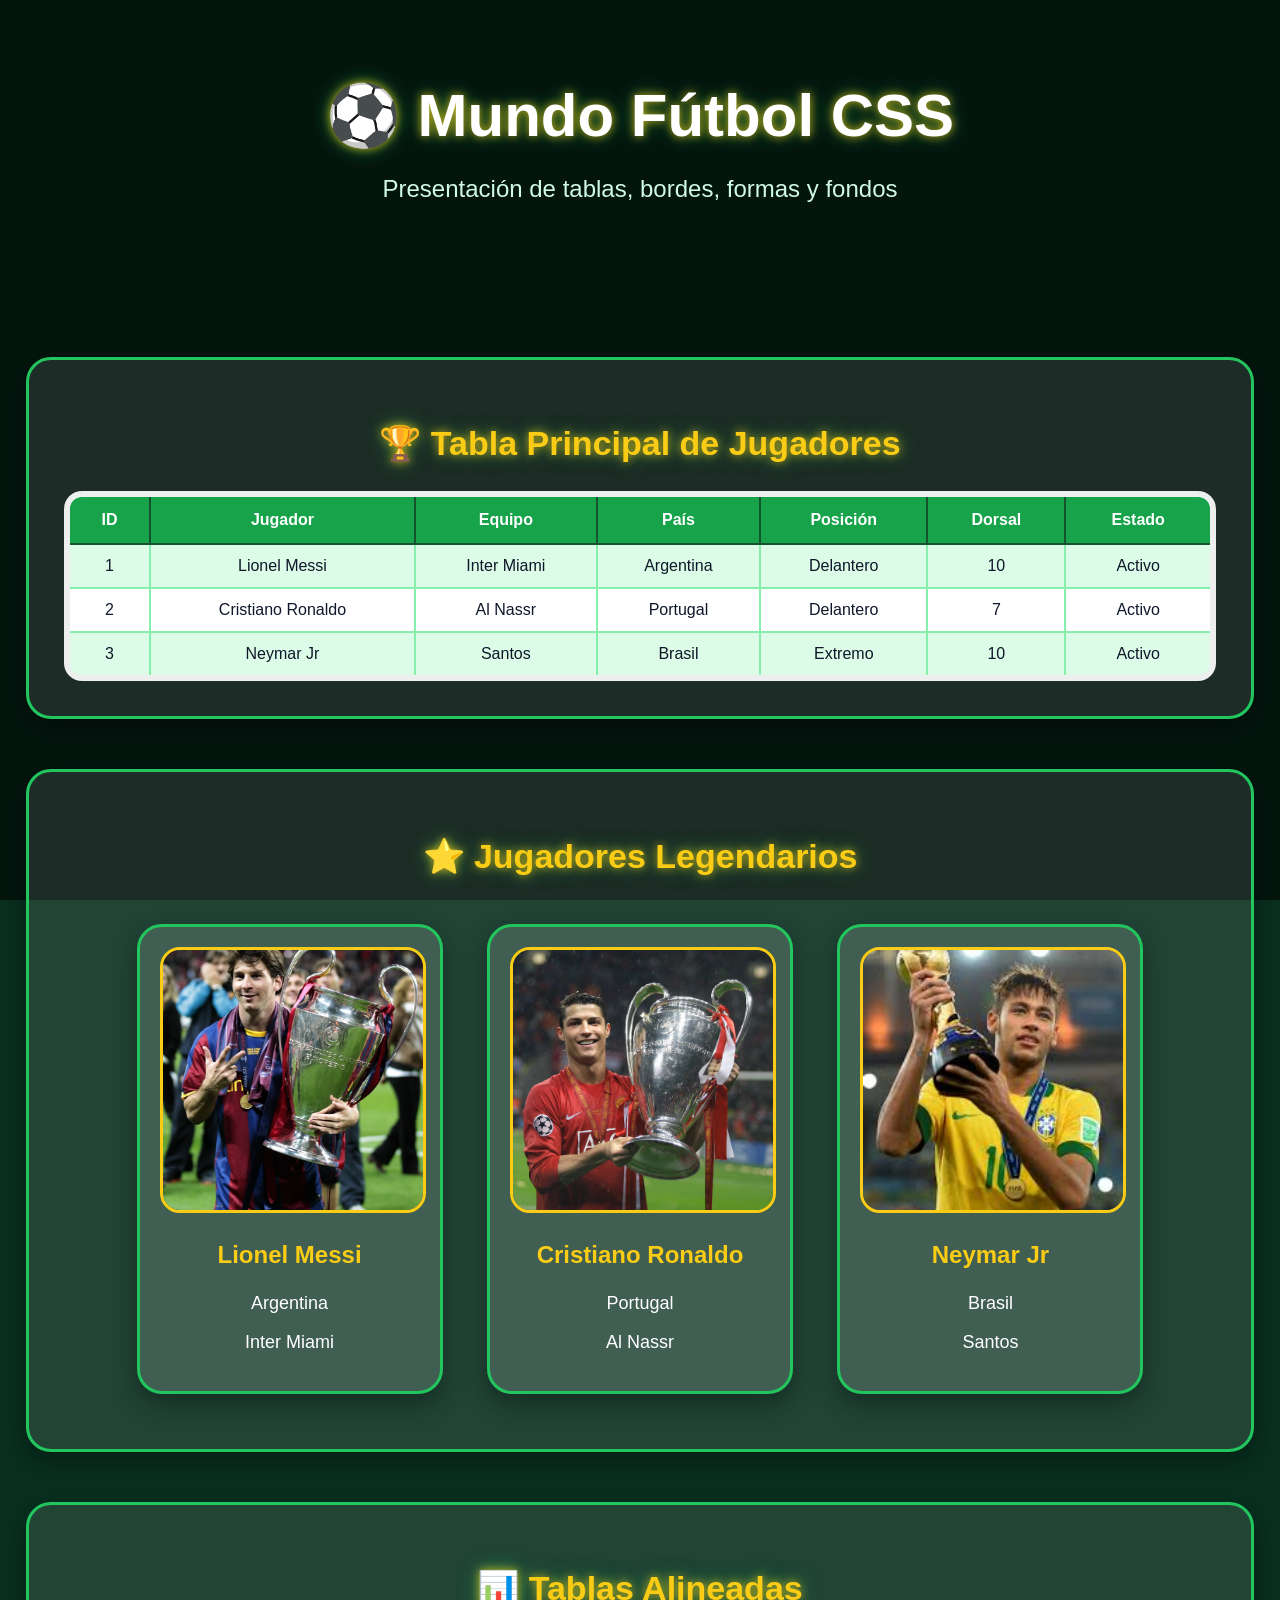
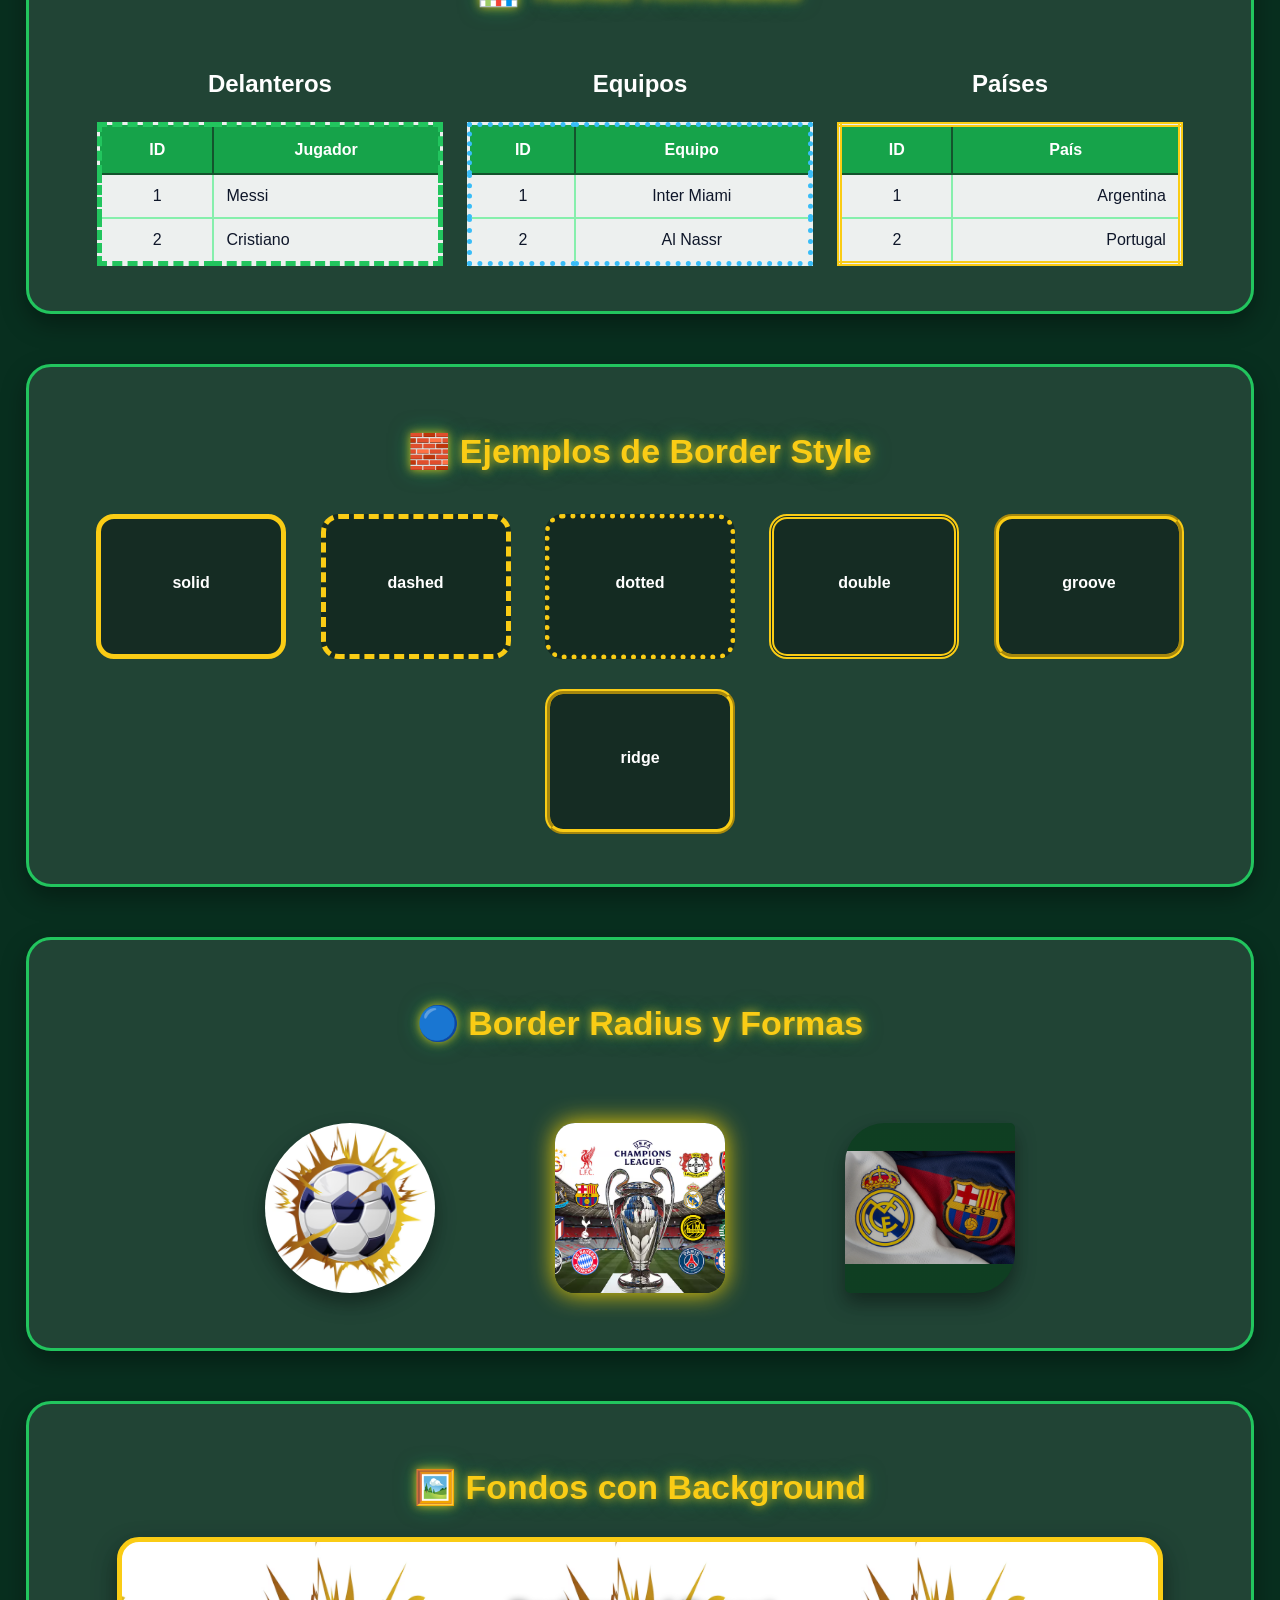
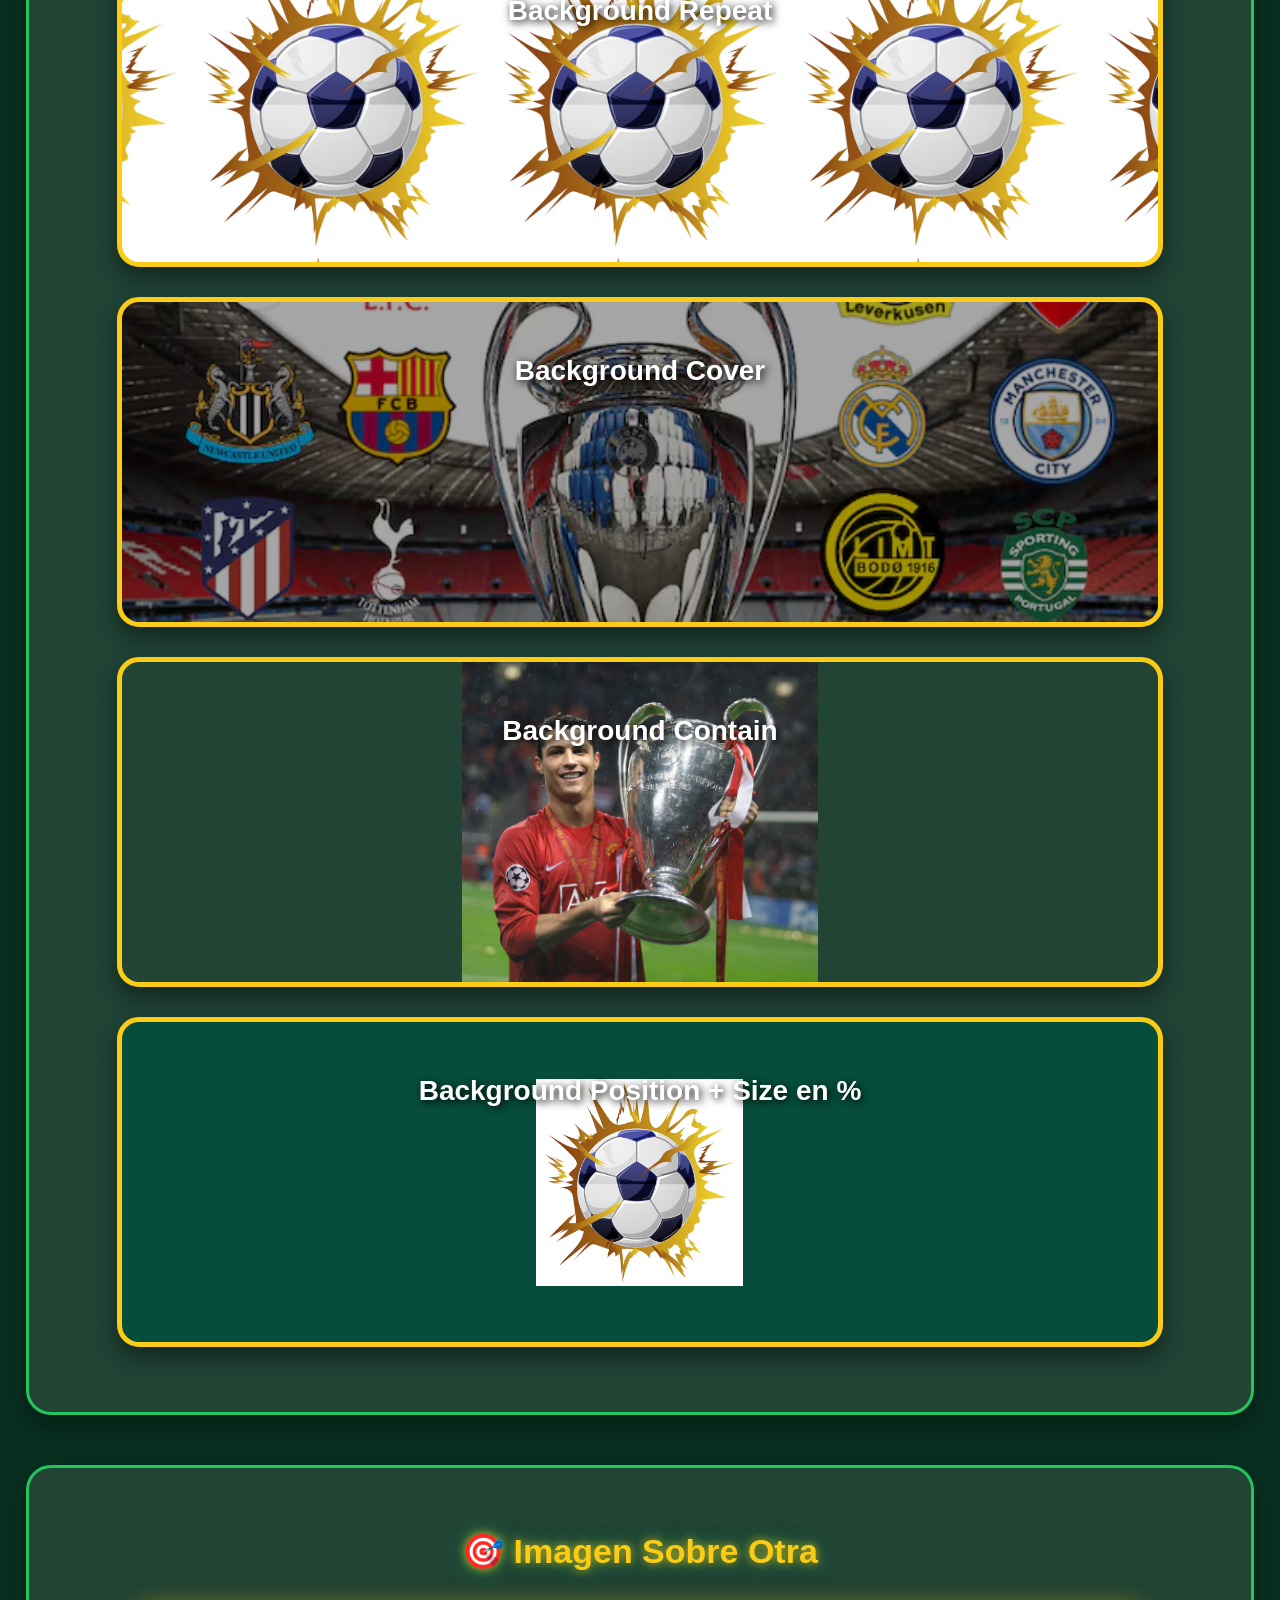
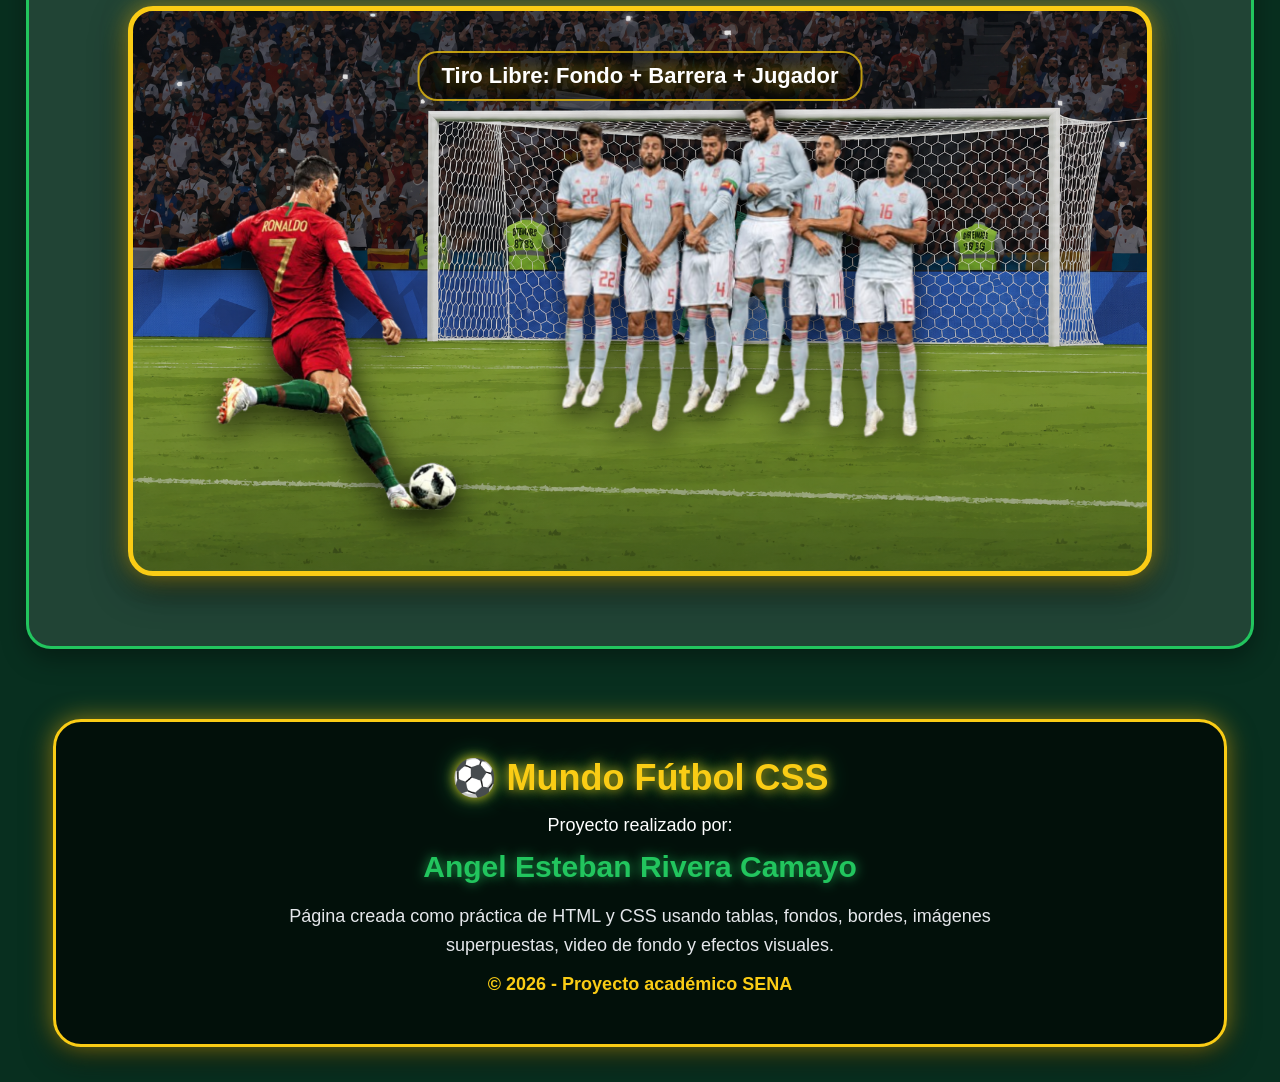
==== index.html @ a37d35b2 "Subo actulizacion" ====
<!DOCTYPE html>
<html lang="es">
<head>
    <meta charset="UTF-8">
    <meta name="viewport" content="width=device-width, initial-scale=1.0">
    <title>Mundo Fútbol CSS</title>
    <link rel="stylesheet" href="style.css">
</head>
<body>
    <video class="video-fondo" autoplay muted loop>
    <source src="videos/video-futbol.mp4" type="video/mp4">
</video>

<div class="capa-oscura"></div>

<main class="contenido">

    <header class="portada">
        <h1>⚽ Mundo Fútbol CSS</h1>
        <p>Presentación de tablas, bordes, formas y fondos</p>
    </header>

    <section class="seccion">
        <h2>🏆 Tabla Principal de Jugadores</h2>

        <table class="tabla-principal" cellpadding="12" cellspacing="0">
            <tr>
                <th>ID</th>
                <th>Jugador</th>
                <th>Equipo</th>
                <th>País</th>
                <th>Posición</th>
                <th>Dorsal</th>
                <th>Estado</th>
            </tr>

            <tr class="fila-verde">
                <td>1</td>
                <td>Lionel Messi</td>
                <td>Inter Miami</td>
                <td>Argentina</td>
                <td>Delantero</td>
                <td>10</td>
                <td>Activo</td>
            </tr>

            <tr class="fila-clara">
                <td>2</td>
                <td>Cristiano Ronaldo</td>
                <td>Al Nassr</td>
                <td>Portugal</td>
                <td>Delantero</td>
                <td>7</td>
                <td>Activo</td>
            </tr>

            <tr class="fila-verde">
                <td>3</td>
                <td>Neymar Jr</td>
                <td>Santos</td>
                <td>Brasil</td>
                <td>Extremo</td>
                <td>10</td>
                <td>Activo</td>
            </tr>
        </table>
    </section>

    <section class="seccion jugadores">
    <h2>⭐ Jugadores Legendarios</h2>

    <div class="contenedor-cards">

        <div class="card">
            <img src="imagenes/messi.png" alt="Messi">
            <h3>Lionel Messi</h3>
            <p>Argentina</p>
            <p>Inter Miami</p>
        </div>

        <div class="card">
            <img src="imagenes/cristiano.png" alt="Cristiano Ronaldo">
            <h3>Cristiano Ronaldo</h3>
            <p>Portugal</p>
            <p>Al Nassr</p>
        </div>

        <div class="card">
            <img src="imagenes/neymar.png" alt="Neymar">
            <h3>Neymar Jr</h3>
            <p>Brasil</p>
            <p>Santos</p>
        </div>

    </div>
</section>

    <section class="seccion">
        <h2>📊 Tablas Alineadas</h2>

        <div class="contenedor-tablas">

            <div class="caja-tabla">
                <h3>Delanteros</h3>
                <table class="tabla-izquierda" cellpadding="10" cellspacing="0">
                    <tr>
                        <th>ID</th>
                        <th>Jugador</th>
                    </tr>
                    <tr>
                        <td>1</td>
                        <td class="texto-izquierda">Messi</td>
                    </tr>
                    <tr>
                        <td>2</td>
                        <td class="texto-izquierda">Cristiano</td>
                    </tr>
                </table>
            </div>

            <div class="caja-tabla">
                <h3>Equipos</h3>
                <table class="tabla-centro" cellpadding="10" cellspacing="0">
                    <tr>
                        <th>ID</th>
                        <th>Equipo</th>
                    </tr>
                    <tr>
                        <td>1</td>
                        <td class="texto-centro">Inter Miami</td>
                    </tr>
                    <tr>
                        <td>2</td>
                        <td class="texto-centro">Al Nassr</td>
                    </tr>
                </table>
            </div>

            <div class="caja-tabla">
                <h3>Países</h3>
                <table class="tabla-derecha" cellpadding="10" cellspacing="0">
                    <tr>
                        <th>ID</th>
                        <th>País</th>
                    </tr>
                    <tr>
                        <td>1</td>
                        <td class="texto-derecha">Argentina</td>
                    </tr>
                    <tr>
                        <td>2</td>
                        <td class="texto-derecha">Portugal</td>
                    </tr>
                </table>
            </div>

        </div>
    </section>

    <section class="seccion">
        <h2>🧱 Ejemplos de Border Style</h2>

        <div class="contenedor-bordes">
            <div class="borde solid">solid</div>
            <div class="borde dashed">dashed</div>
            <div class="borde dotted">dotted</div>
            <div class="borde double">double</div>
            <div class="borde groove">groove</div>
            <div class="borde ridge">ridge</div>
        </div>
    </section>

    <section class="seccion">
        <h2>🔵 Border Radius y Formas</h2>

        <div class="contenedor-formas">
            <div class="forma balon"></div>
            <div class="forma tarjeta"></div>
            <div class="forma escudo"></div>
        </div>
    </section>

</div>

    <section class="seccion">
        <h2>🖼️ Fondos con Background</h2>

        <div class="fondo-repeat">
            <h3>Background Repeat</h3>
        </div>

        <div class="fondo-cover">
            <h3>Background Cover</h3>
        </div>

        <div class="fondo-contain">
            <h3>Background Contain</h3>
        </div>

        <div class="fondo-position">
            <h3>Background Position + Size en %</h3>
        </div>
    </section>

    <section class="seccion">
    <h2>🎯 Imagen Sobre Otra</h2>

    <div class="imagen-superpuesta">

        <h3>Tiro Libre: Fondo + Barrera + Jugador</h3>

        <img class="barrera-tiro" src="imagenes/barrera.png" alt="Barrera de jugadores">

        <img class="jugador-tiro" src="imagenes/tirolibre.png" alt="Jugador pateando">

    </div>
</section>
<footer class="footer">
    <h2>⚽ Mundo Fútbol CSS</h2>

    <p>Proyecto realizado por:</p>

    <h3>Angel Esteban Rivera Camayo</h3>

    <p class="footer-texto">
        Página creada como práctica de HTML y CSS usando tablas, fondos, bordes,
        imágenes superpuestas, video de fondo y efectos visuales.
    </p>

    <p class="footer-copy">
        © 2026 - Proyecto académico SENA
    </p>
</footer>

    </main>

</body>
</html>
---- style.css ----
.video-fondo {
    position: fixed;
    top: 0;
    left: 0;
    width: 100%;
    height: 100%;
    object-fit: cover;
    z-index: -2;
}

.capa-oscura {
    position: fixed;
    top: 0;
    left: 0;
    width: 100%;
    height: 100%;
    background-color: rgba(0, 0, 0, 0.55);
    z-index: -1;
}

.contenido {
    position: relative;
    z-index: 1;
}

body {
    font-family: Arial, Helvetica, sans-serif;
    margin: 0;
    padding: 0;
    background-color: #082f1f;
    color: white;
}

.portada {
    text-align: center;
    padding: 80px 30px;
}

.portada h1 {
    font-size: 60px;
    margin: 0;
    color: #ffffff;
}

.portada p {
    font-size: 24px;
    color: #d1fae5;
}

.seccion {
    width: 90%;
    margin: 50px auto;
    padding: 35px;
    background-color: rgba(255,255,255,0.10);
    border: 3px solid #22c55e;
    border-radius: 25px;
    box-shadow: 0px 10px 25px rgba(0,0,0,0.35);
    animation-name: entradaSeccion;
    animation-duration: 1.2s;
    animation-timing-function: ease;
}

.seccion h2 {
    text-align: center;
    color: #facc15;
    font-size: 34px;
}

h1,
h2 {
    text-shadow:
    0px 0px 10px rgba(250,204,21,0.8),
    0px 0px 20px rgba(34,197,94,0.5);
}

/* TABLAS */

table {
    width: 100%;
    border-collapse: collapse;
    background-color: rgba(255,255,255,0.92);
    color: #0f172a;
    transition: 0.4s;
}

table:hover {
    transform: scale(1.02);
    box-shadow:
    0px 0px 25px rgba(34,197,94,0.8),
    0px 0px 45px rgba(250,204,21,0.4);
}

tr {
    transition: 0.3s;
}

tr:hover {
    background-color: #bbf7d0;
    color: #0f172a;
}

th {
    background-color: #16a34a;
    color: white;
    padding: 14px;
    border: 2px solid #14532d;
}

td {
    padding: 12px;
    text-align: center;
    border: 2px solid #86efac;
}

.tabla-principal {
    border: 6px groove #facc15;
    border-radius: 18px;
    overflow: hidden;
}

.fila-verde {
    background-color: #dcfce7;
}

.fila-clara {
    background-color: #ffffff;
}

.contenedor-tablas {
    text-align: center;
}

.caja-tabla {
    width: 30%;
    display: inline-block;
    vertical-align: top;
    margin: 10px;
}

.caja-tabla h3 {
    color: #ffffff;
    font-size: 24px;
}

.tabla-izquierda {
    border: 5px dashed #22c55e;
}

.tabla-centro {
    border: 5px dotted #38bdf8;
}

.tabla-derecha {
    border: 5px double #facc15;
}

.texto-izquierda {
    text-align: left;
}

.texto-centro {
    text-align: center;
}

.texto-derecha {
    text-align: right;
}

/* BORDER STYLE */

.contenedor-bordes {
    text-align: center;
}

.borde {
    width: 180px;
    height: 80px;
    display: inline-block;
    margin: 15px;
    padding-top: 55px;
    text-align: center;
    font-weight: bold;
    background-color: rgba(0,0,0,0.35);
    color: white;
    border-width: 5px;
    border-color: #facc15;
    border-radius: 18px;
}

.solid {
    border-style: solid;
}

.dashed {
    border-style: dashed;
}

.dotted {
    border-style: dotted;
}

.double {
    border-style: double;
}

.groove {
    border-style: groove;
}

.ridge {
    border-style: ridge;
}

/* FORMAS */

.contenedor-formas {
    display: flex;
    justify-content: center;
    align-items: center;
    gap: 80px;
    margin-top: 60px;
    flex-wrap: wrap;
}

.forma {
    width: 170px;
    height: 170px;
    display: flex;
    justify-content: center;
    align-items: center;
    margin: 20px;
    color: transparent;
    font-size: 24px;
    font-weight: bold;
    box-shadow: 0px 10px 20px rgba(0,0,0,0.4);
    transition: 0.4s;
}

.forma:hover {
    transform: scale(1.1);
}

.balon {
    border-radius: 50%;
    background-image: url("imagenes/balon.png");
    background-size: cover;
    background-position: center;
    background-repeat: no-repeat;
}

.tarjeta {
    border-radius: 20px;
    overflow: hidden;
    background-image: url("imagenes/champions.png");
    background-size: cover;
    background-position: center;
    background-repeat: no-repeat;
    box-shadow: 0px 0px 25px gold;
}

.escudo {
    border-radius: 40px 5px 40px 5px;
    background-image:
        linear-gradient(rgba(0,0,0,0.25), rgba(0,0,0,0.25)),
        url("imagenes/escudo.png");
    background-size: contain;
    background-repeat: no-repeat;
    background-position: center;
    background-color: #14532d;
}



.jugadores {
    text-align: center;
}

.contenedor-cards {
    text-align: center;
}

.card {
    width: 260px;
    display: inline-block;
    vertical-align: top;
    margin: 20px;
    padding: 20px;
    background-color: rgba(255,255,255,0.14);
    border: 3px solid #22c55e;
    border-radius: 25px;
    box-shadow: 0px 10px 25px rgba(0,0,0,0.35);
    transition: 0.4s;
}

.card img {
    width: 100%;
    height: 260px;
    object-fit: cover;
    border-radius: 20px;
    border: 3px solid #facc15;
}

.card h3 {
    color: #facc15;
    font-size: 24px;
}

.card p {
    color: white;
    font-size: 18px;
}

.card:hover {
    transform: translateY(-12px) scale(1.03);
    box-shadow: 0px 0px 30px rgba(250,204,21,0.7);
}



.fondo-repeat,
.fondo-cover,
.fondo-contain,
.fondo-position,
.imagen-superpuesta {
    width: 90%;
    height: 320px;
    margin: 30px auto;
    border-radius: 22px;
    border: 5px solid #facc15;
    box-shadow: 0px 10px 25px rgba(0,0,0,0.45);
    overflow: hidden;
}

.fondo-repeat h3,
.fondo-cover h3,
.fondo-contain h3,
.fondo-position h3,
.imagen-superpuesta h3 {
    text-align: center;
    color: white;
    padding-top: 25px;
    font-size: 28px;
    text-shadow: 2px 2px 8px black;
}

.fondo-repeat {
    background-color: #14532d;
    background-image: url("imagenes/balon.png");
    background-size: 300px;
    background-repeat: repeat;
    background-position: center;
}

.fondo-cover {
    background-color: #0f172a;
    background-image:
        linear-gradient(rgba(0,0,0,0.35), rgba(0,0,0,0.35)),
        url("imagenes/champions.png");
    background-size: cover;
    background-repeat: no-repeat;
    background-position: center;
}

.fondo-contain {
    background-color:transparent;
    background-image: url("imagenes/cristiano.png");
    background-size: contain;
    background-repeat: no-repeat;
    background-position: center;
}

.fondo-position {
    background-color: #064e3b;
    background-image: url("imagenes/balon.png");
    background-size: 20%;
    background-repeat: no-repeat;
    background-position: center;
}



/* IMAGEN SOBRE OTRA - TIRO LIBRE */

.imagen-superpuesta {
    position: relative;

    width: 88%;
    max-width: 1100px;
    height: 560px;

    margin: 35px auto;

    border: 5px solid #facc15;
    border-radius: 25px;

    overflow: hidden;

    background-image:
        linear-gradient(rgba(0,0,0,0.08), rgba(0,0,0,0.20)),
        url("imagenes/cancha.png");

    background-size: cover;
    background-position: center bottom;
    background-repeat: no-repeat;

    box-shadow:
        0px 0px 25px rgba(250,204,21,0.55),
        0px 12px 35px rgba(0,0,0,0.65);
}


.imagen-superpuesta h3 {
    position: absolute;

    top: 18px;
    left: 50%;

    transform: translateX(-50%);

    padding: 10px 22px;

    background-color: rgba(0,0,0,0.45);

    border: 2px solid rgba(250,204,21,0.75);
    border-radius: 20px;

    text-align: center;

    color: white;
    font-size: 22px;

    text-shadow:
        2px 2px 8px black,
        0px 0px 15px rgba(250,204,21,0.9);

    z-index: 10;
}


.barrera-tiro {
    position: absolute;

    width: 430px;

    left: 60%;
   

    transform: translateX(-50%);

    z-index: 2;

    filter:
        drop-shadow(0px 8px 12px rgba(0,0,0,0.75));
}


.jugador-tiro {
    position: absolute;

    width: 330px;

    
    bottom: 32px;

    z-index: 5;

    filter:
        drop-shadow(0px 10px 16px rgba(0,0,0,0.85));
}



@keyframes entradaSeccion {
    0% {
        opacity: 0;
        transform: translateY(60px);
    }

    100% {
        opacity: 1;
        transform: translateY(0);
    }
}
/* FOOTER */

.footer {
    width: 85%;
    margin: 70px auto 35px auto;
    padding: 35px 40px;

    text-align: center;

    background-color: rgba(0, 0, 0, 0.65);

    border: 3px solid #facc15;
    border-radius: 28px;

    box-shadow:
        0px 0px 25px rgba(250, 204, 21, 0.55),
        0px 10px 30px rgba(0, 0, 0, 0.65);

    color: white;
}

.footer h2 {
    color: #facc15;
    font-size: 36px;
    margin: 0 0 12px 0;

    text-align: center;

    text-shadow:
        0px 0px 12px rgba(250, 204, 21, 0.9),
        0px 0px 22px rgba(34, 197, 94, 0.6);
}

.footer h3 {
    color: #22c55e;
    font-size: 30px;
    margin: 10px 0 18px 0;

    text-align: center;

    text-shadow:
        0px 0px 12px rgba(34, 197, 94, 0.8);
}

.footer p {
    width: 100%;
    margin: 10px auto;

    text-align: center;

    font-size: 18px;
    line-height: 1.6;
}

.footer-texto {
    max-width: 750px;
    margin: 20px auto;

    text-align: center;

    color: #e5e7eb;
}

.footer-copy {
    margin-top: 25px;

    text-align: center;

    color: #facc15;
    font-weight: bold;
}
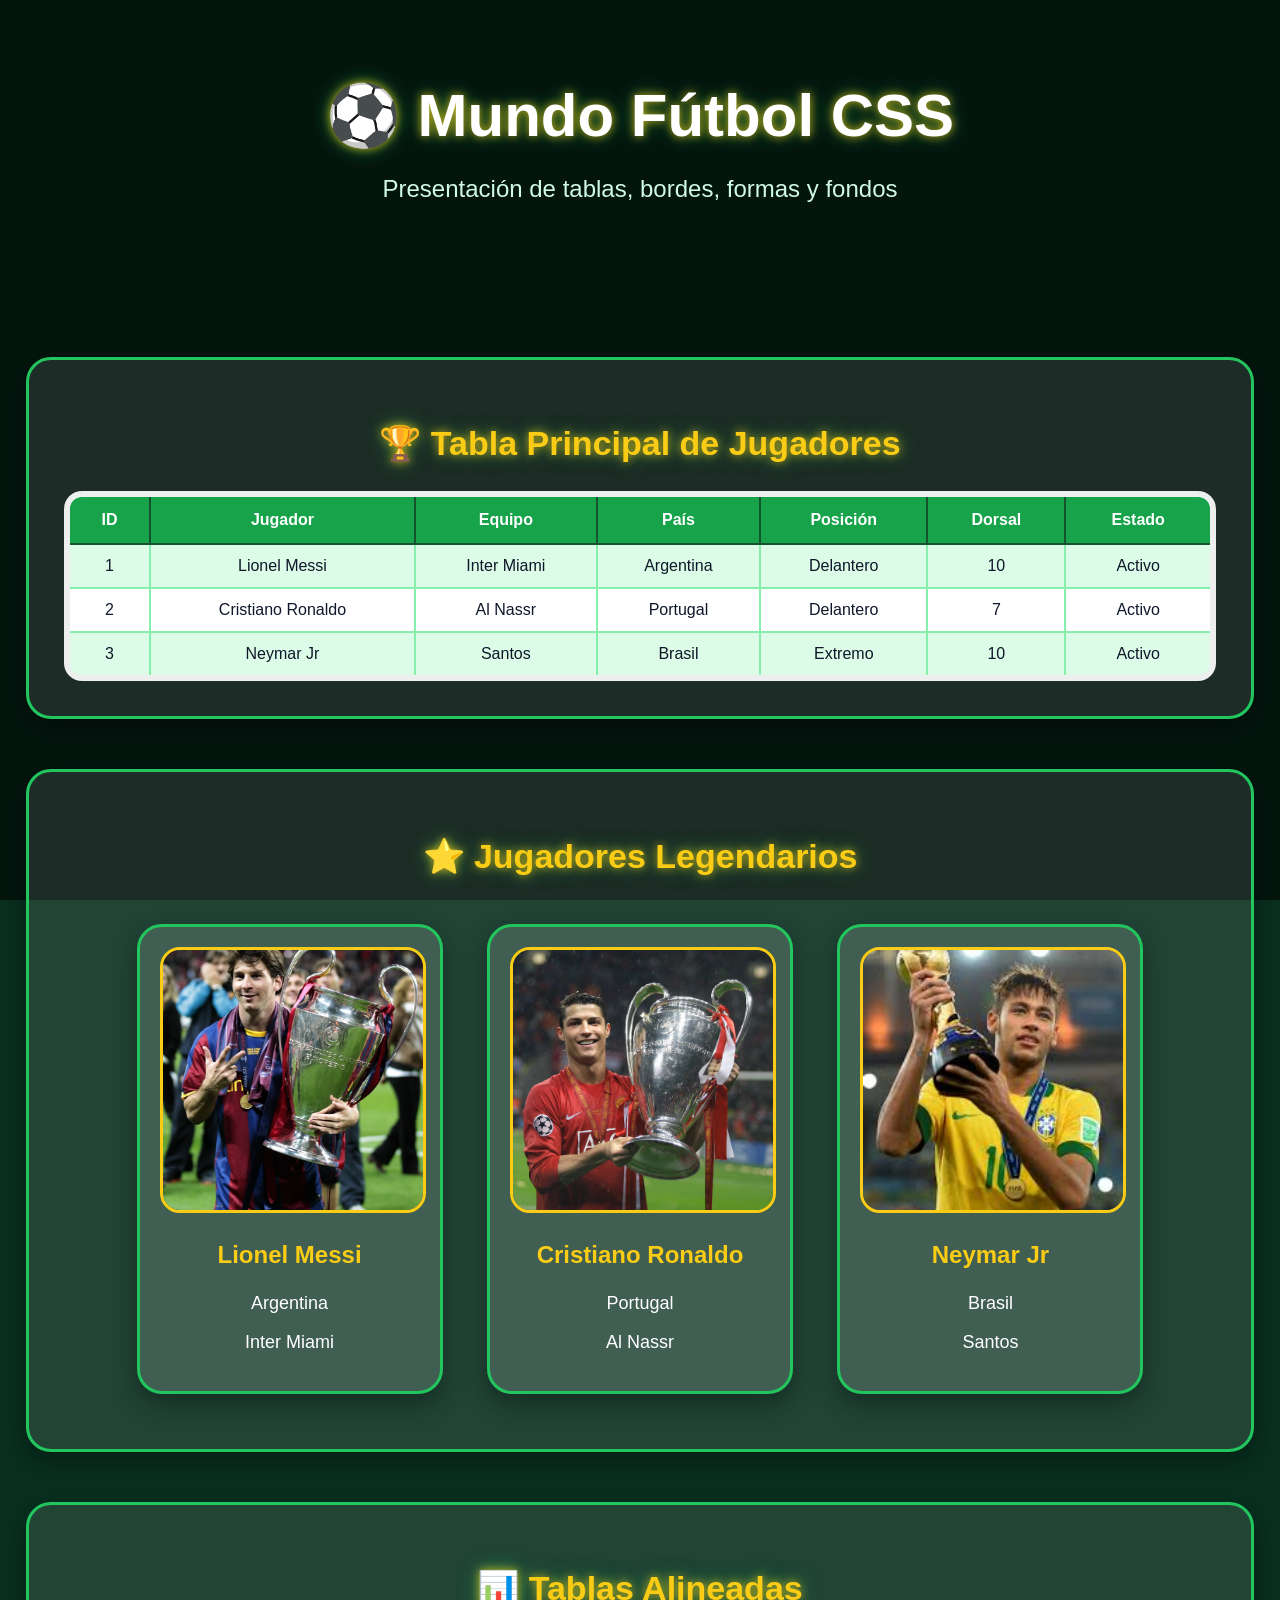
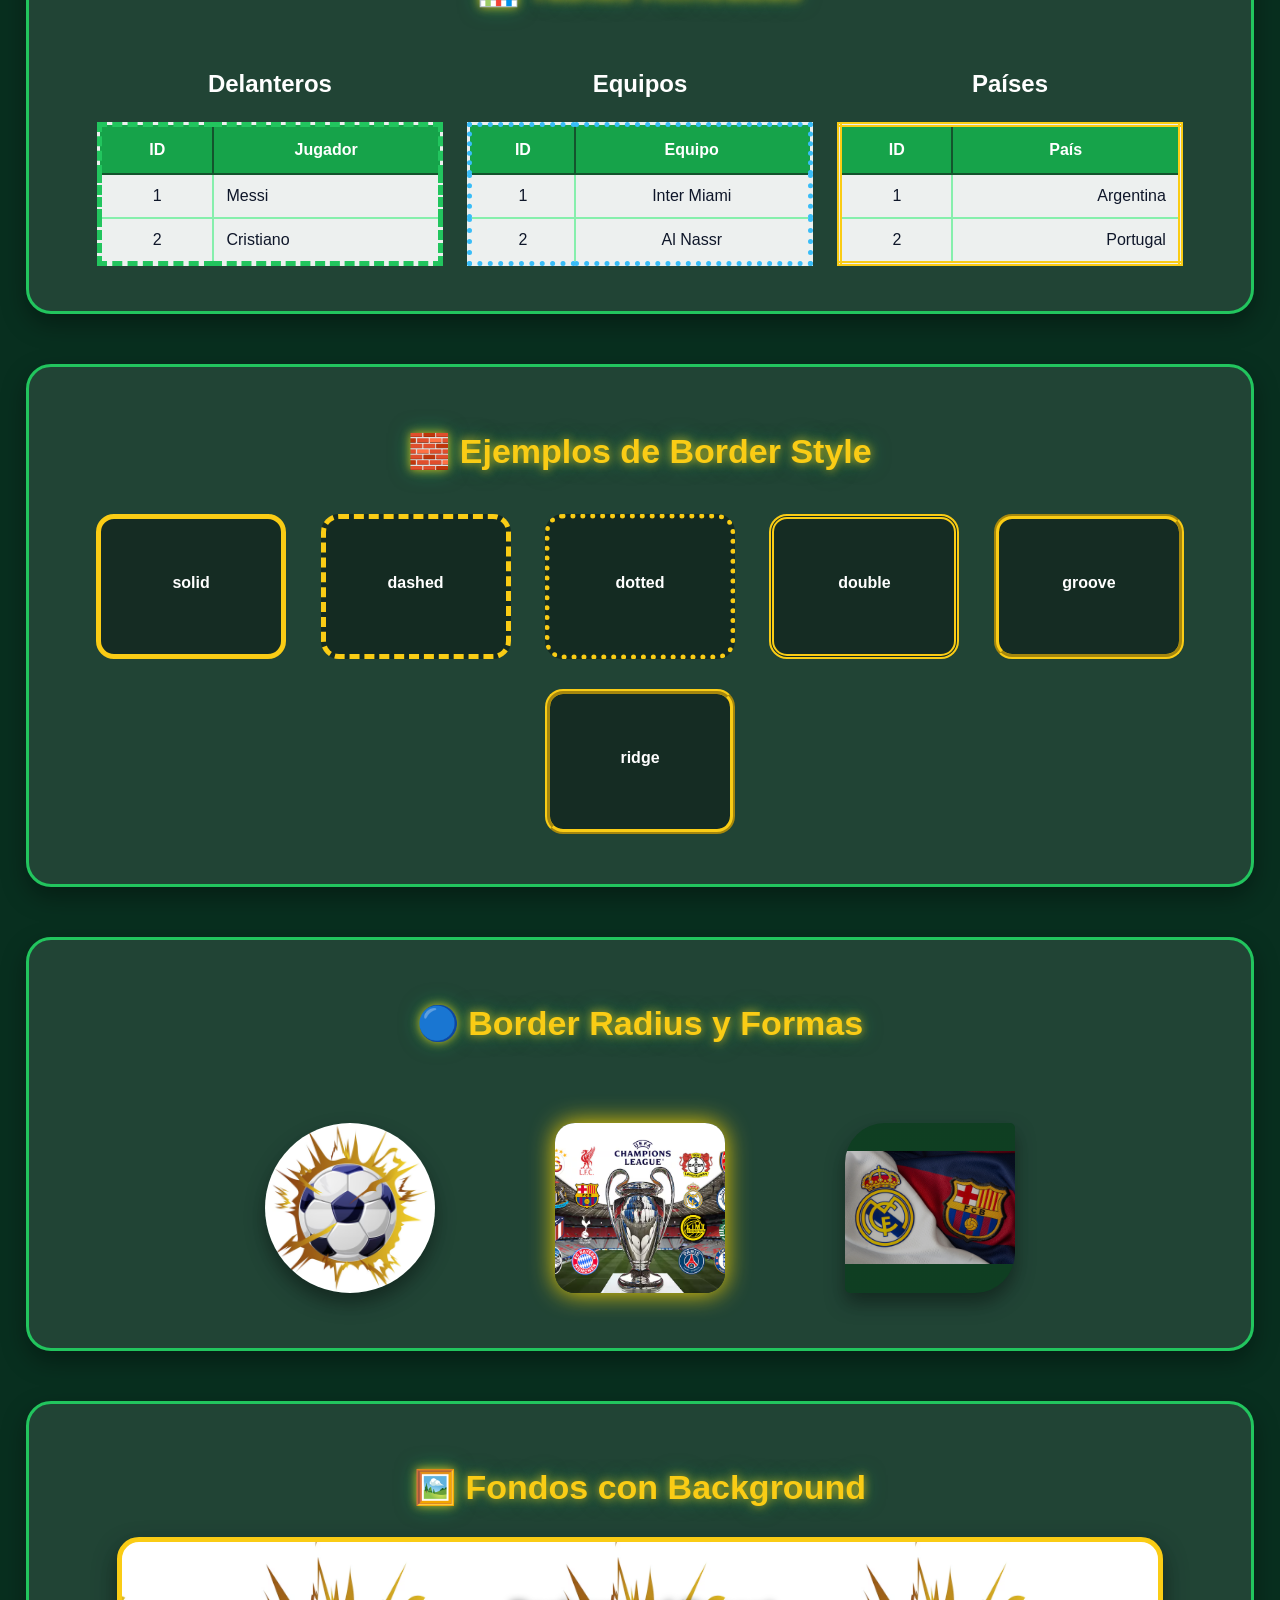
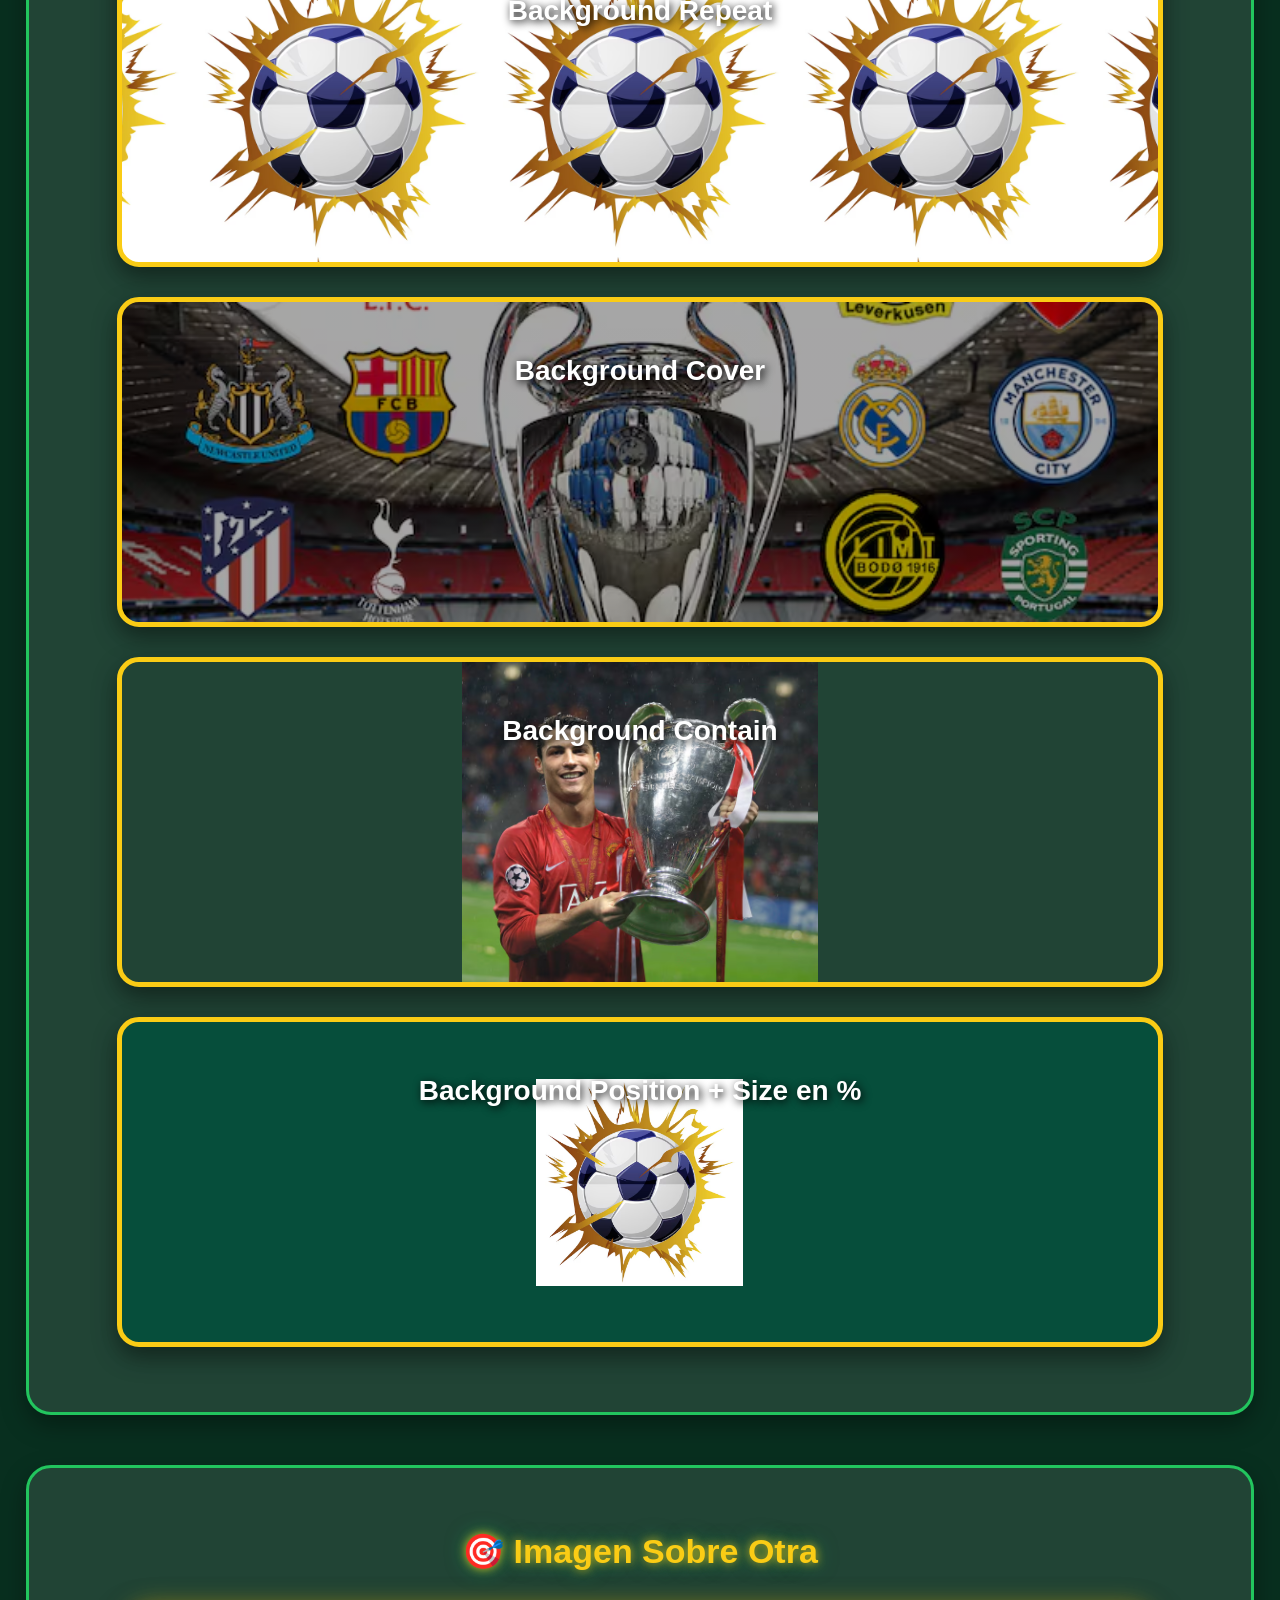
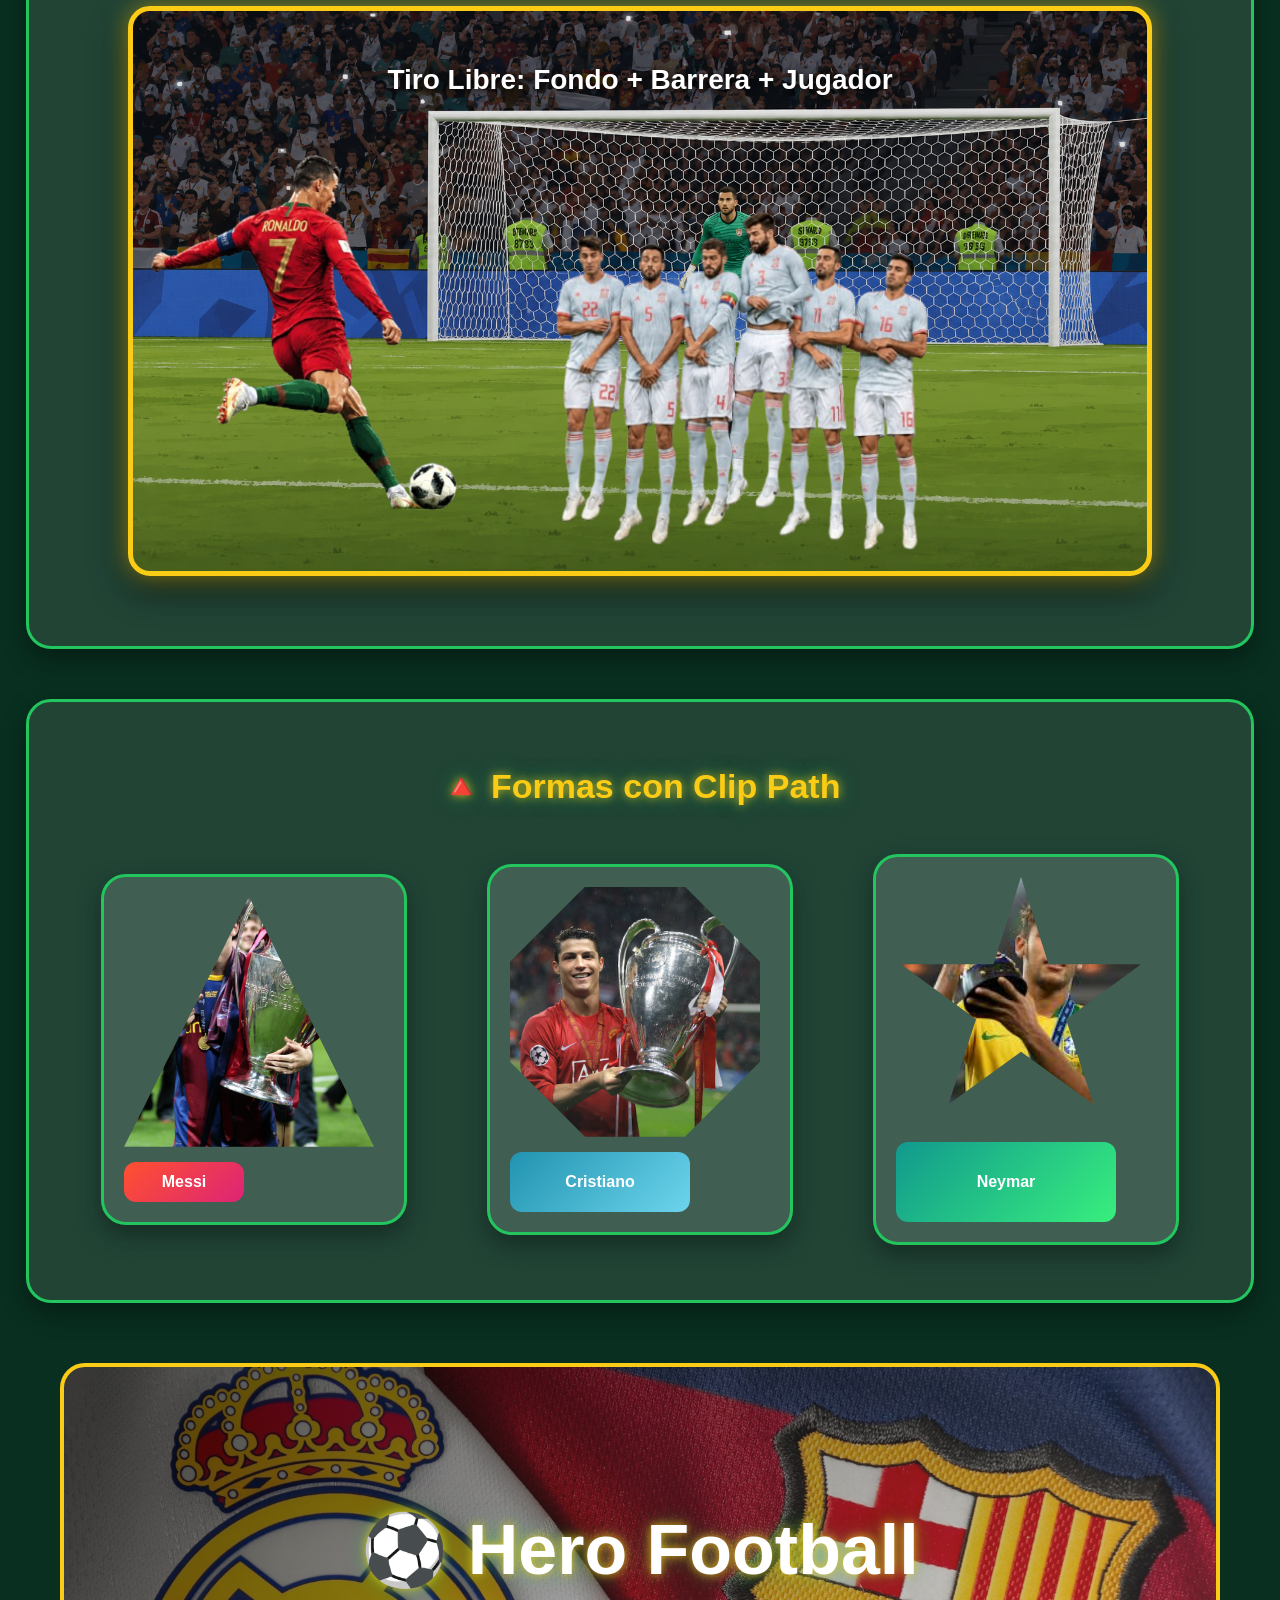
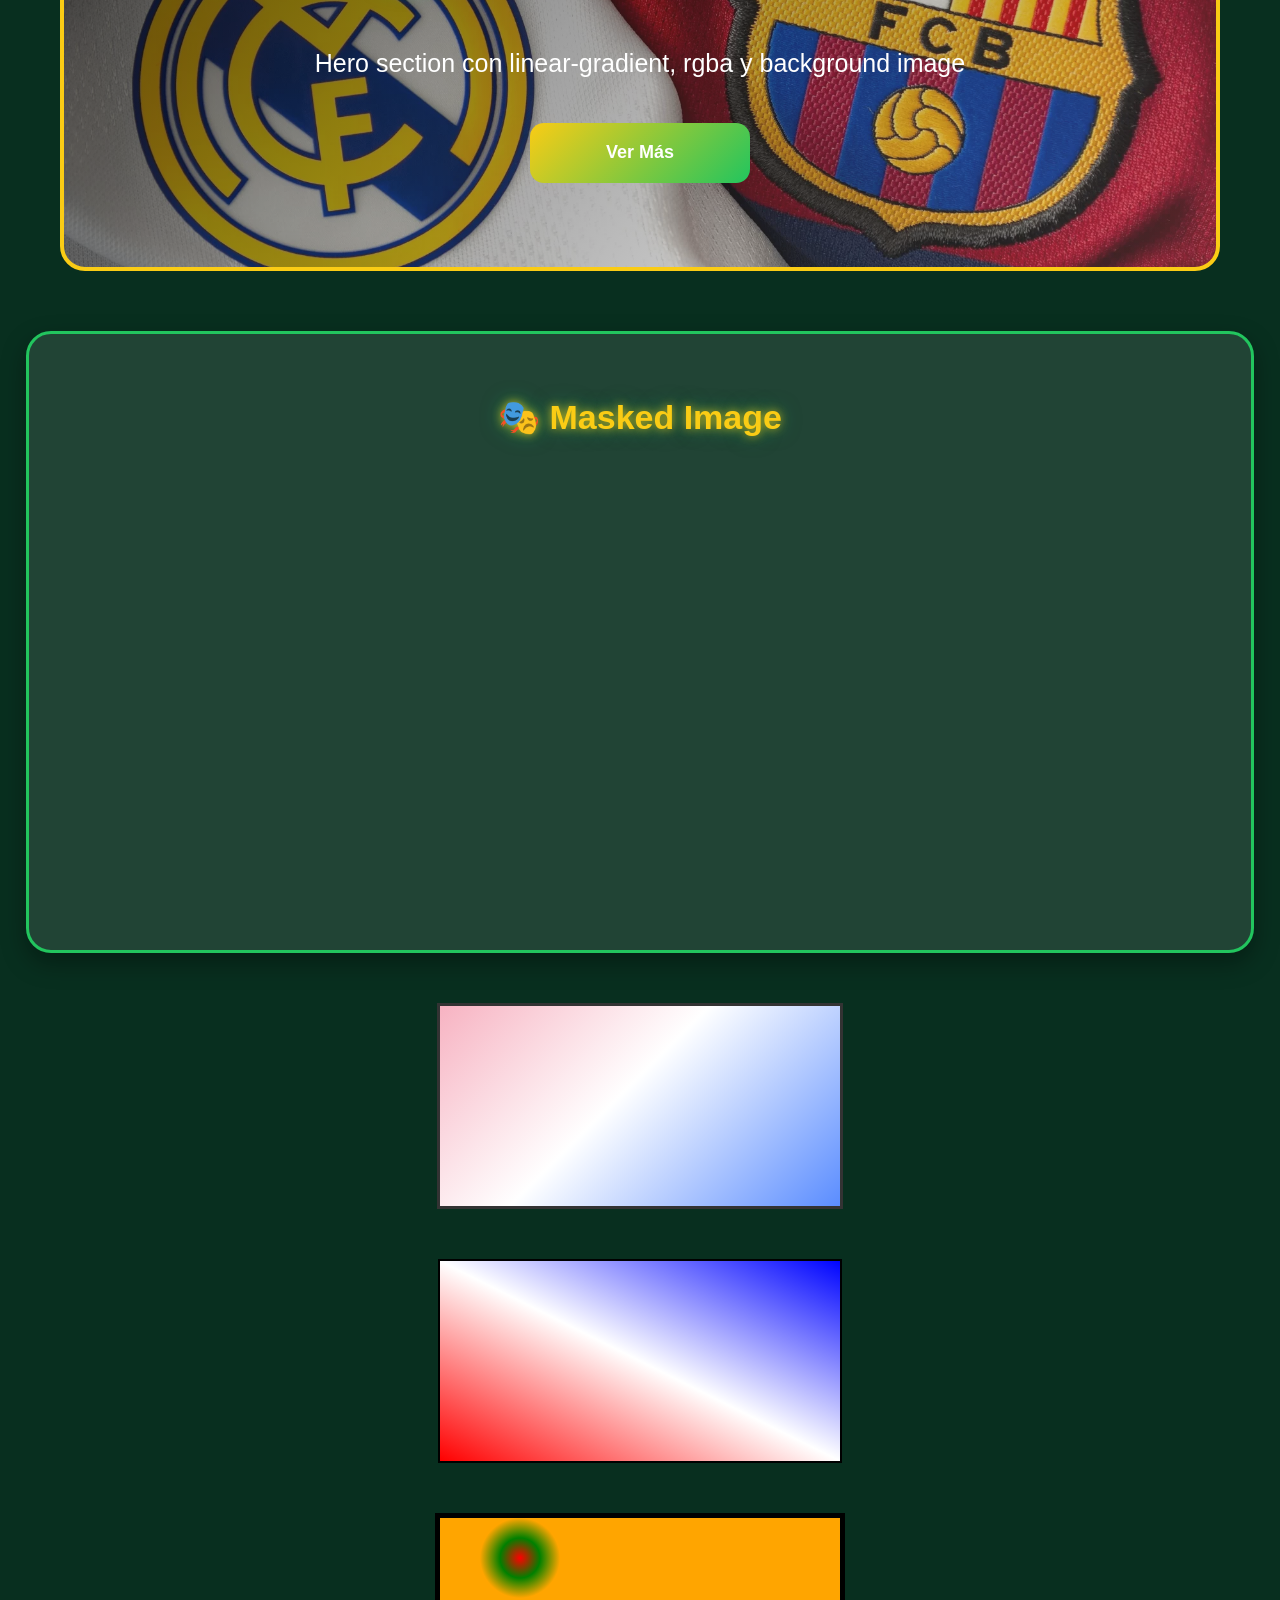
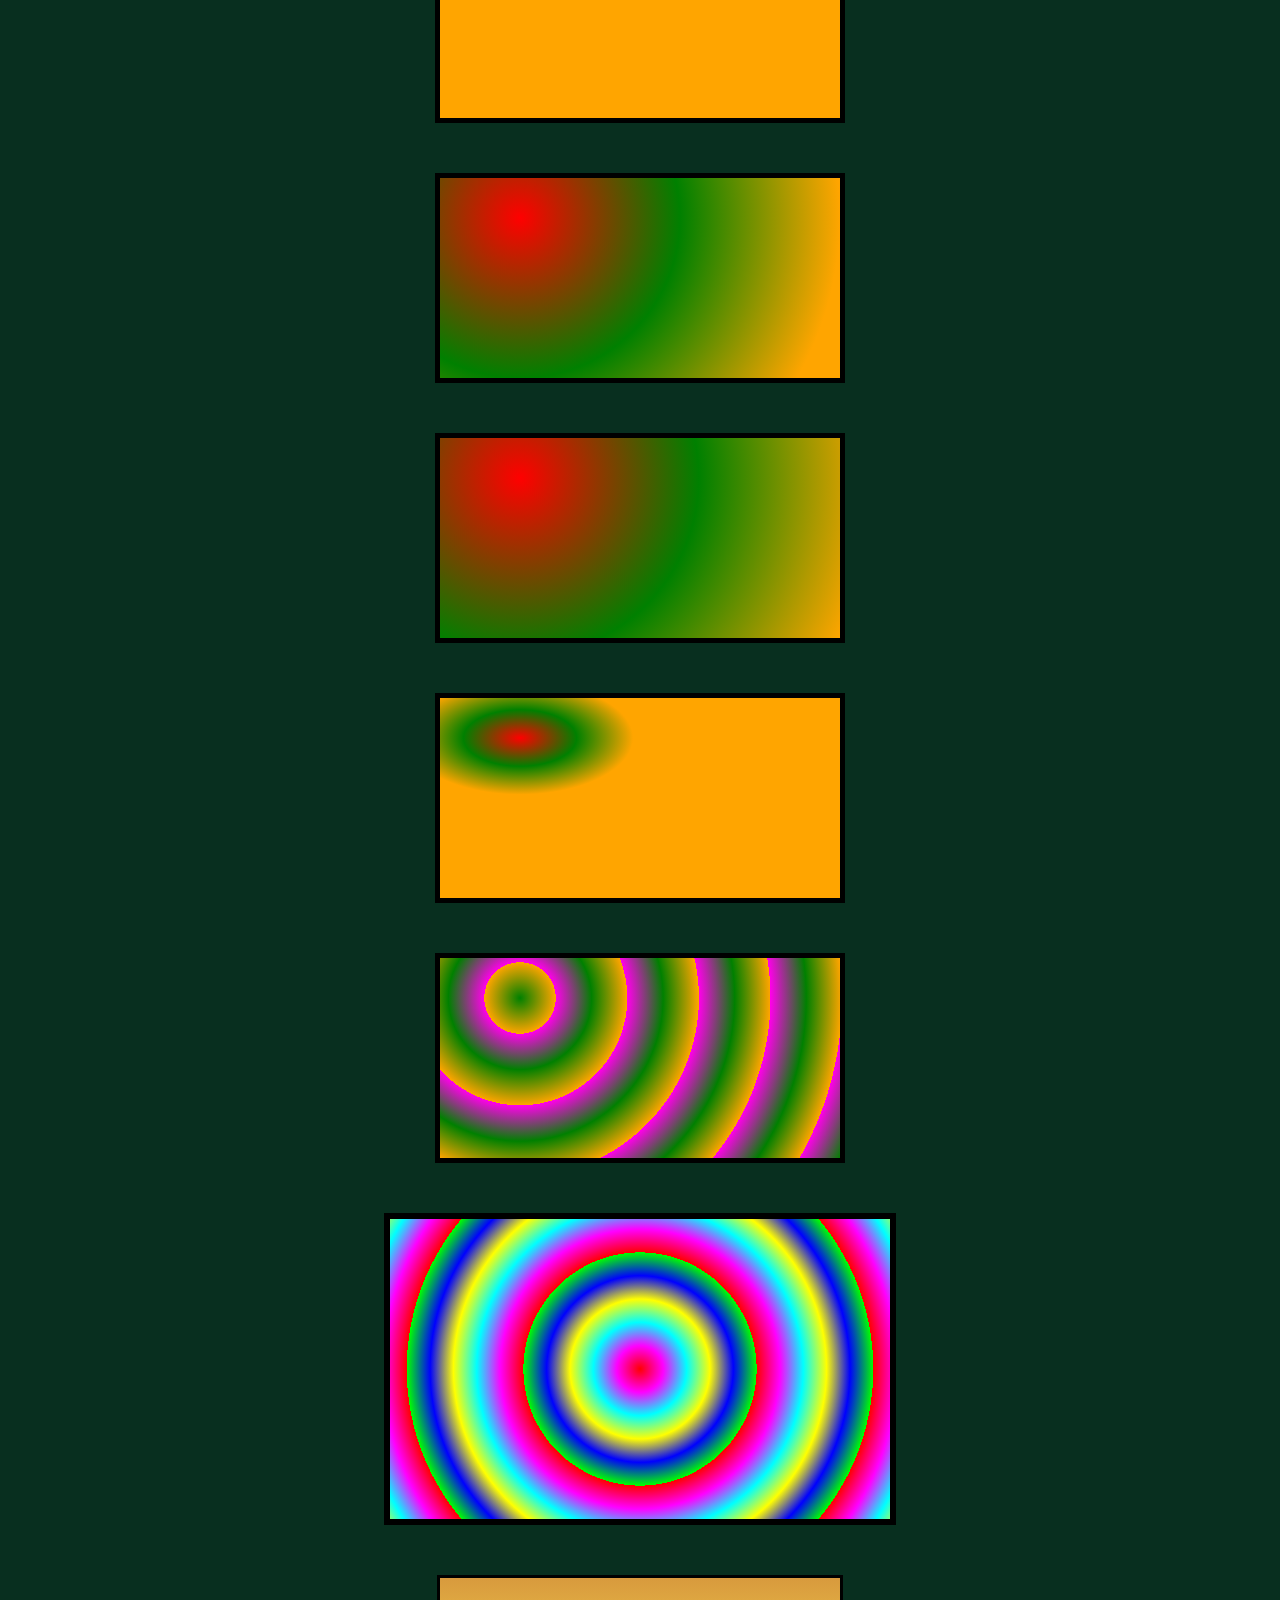
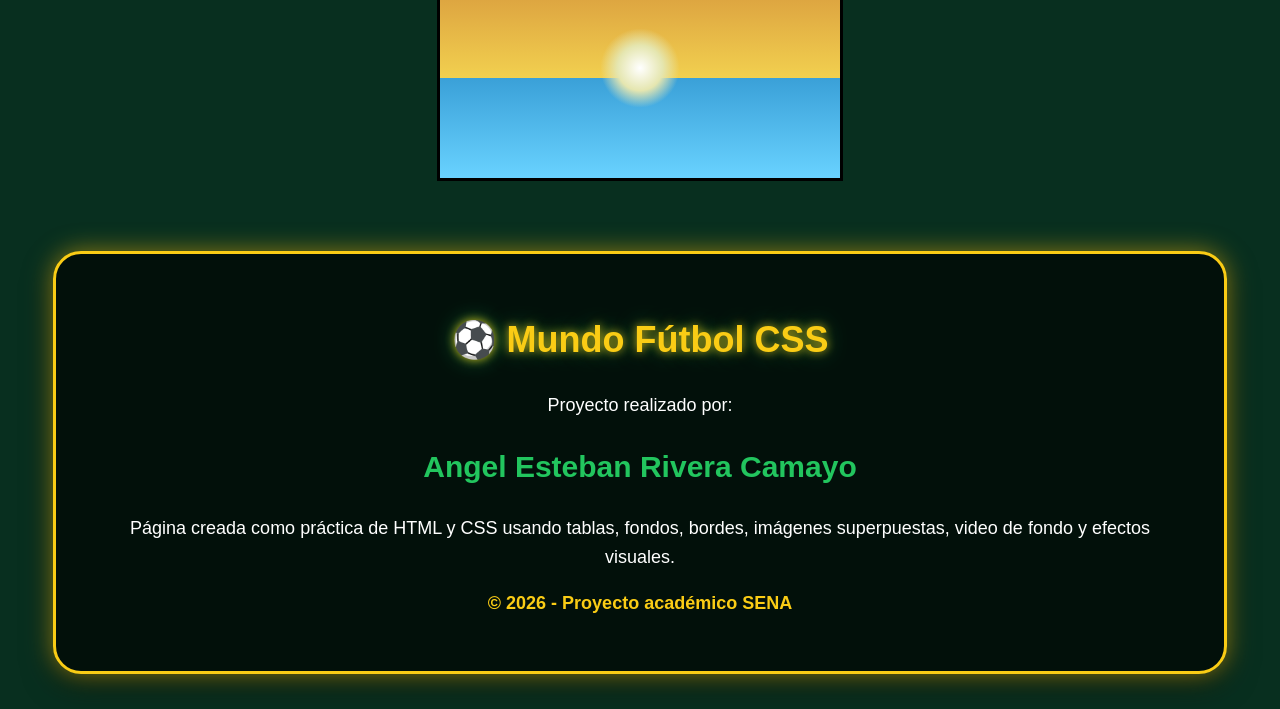
==== commit 785c9668: "Subo nuevos cambios" ====
--- a/index.html
+++ b/index.html
@@ -1,238 +1,559 @@
 <!DOCTYPE html>
 <html lang="es">
+
 <head>
     <meta charset="UTF-8">
     <meta name="viewport" content="width=device-width, initial-scale=1.0">
     <title>Mundo Fútbol CSS</title>
-    <link rel="stylesheet" href="style.css">
+
+    <link rel="stylesheet" href="style.css?v=2">
 </head>
+
 <body>
+
+    <!-- VIDEO FONDO -->
+
     <video class="video-fondo" autoplay muted loop>
-    <source src="videos/video-futbol.mp4" type="video/mp4">
-</video>
-
-<div class="capa-oscura"></div>
-
-<main class="contenido">
-
-    <header class="portada">
-        <h1>⚽ Mundo Fútbol CSS</h1>
-        <p>Presentación de tablas, bordes, formas y fondos</p>
-    </header>
-
-    <section class="seccion">
-        <h2>🏆 Tabla Principal de Jugadores</h2>
-
-        <table class="tabla-principal" cellpadding="12" cellspacing="0">
-            <tr>
-                <th>ID</th>
-                <th>Jugador</th>
-                <th>Equipo</th>
-                <th>País</th>
-                <th>Posición</th>
-                <th>Dorsal</th>
-                <th>Estado</th>
-            </tr>
-
-            <tr class="fila-verde">
-                <td>1</td>
-                <td>Lionel Messi</td>
-                <td>Inter Miami</td>
-                <td>Argentina</td>
-                <td>Delantero</td>
-                <td>10</td>
-                <td>Activo</td>
-            </tr>
-
-            <tr class="fila-clara">
-                <td>2</td>
-                <td>Cristiano Ronaldo</td>
-                <td>Al Nassr</td>
-                <td>Portugal</td>
-                <td>Delantero</td>
-                <td>7</td>
-                <td>Activo</td>
-            </tr>
-
-            <tr class="fila-verde">
-                <td>3</td>
-                <td>Neymar Jr</td>
-                <td>Santos</td>
-                <td>Brasil</td>
-                <td>Extremo</td>
-                <td>10</td>
-                <td>Activo</td>
-            </tr>
-        </table>
-    </section>
-
-    <section class="seccion jugadores">
-    <h2>⭐ Jugadores Legendarios</h2>
-
-    <div class="contenedor-cards">
-
-        <div class="card">
-            <img src="imagenes/messi.png" alt="Messi">
-            <h3>Lionel Messi</h3>
-            <p>Argentina</p>
-            <p>Inter Miami</p>
-        </div>
-
-        <div class="card">
-            <img src="imagenes/cristiano.png" alt="Cristiano Ronaldo">
-            <h3>Cristiano Ronaldo</h3>
-            <p>Portugal</p>
-            <p>Al Nassr</p>
-        </div>
-
-        <div class="card">
-            <img src="imagenes/neymar.png" alt="Neymar">
-            <h3>Neymar Jr</h3>
-            <p>Brasil</p>
-            <p>Santos</p>
-        </div>
-
-    </div>
-</section>
-
-    <section class="seccion">
-        <h2>📊 Tablas Alineadas</h2>
-
-        <div class="contenedor-tablas">
-
-            <div class="caja-tabla">
-                <h3>Delanteros</h3>
-                <table class="tabla-izquierda" cellpadding="10" cellspacing="0">
-                    <tr>
-                        <th>ID</th>
-                        <th>Jugador</th>
-                    </tr>
-                    <tr>
-                        <td>1</td>
-                        <td class="texto-izquierda">Messi</td>
-                    </tr>
-                    <tr>
-                        <td>2</td>
-                        <td class="texto-izquierda">Cristiano</td>
-                    </tr>
-                </table>
-            </div>
-
-            <div class="caja-tabla">
-                <h3>Equipos</h3>
-                <table class="tabla-centro" cellpadding="10" cellspacing="0">
-                    <tr>
-                        <th>ID</th>
-                        <th>Equipo</th>
-                    </tr>
-                    <tr>
-                        <td>1</td>
-                        <td class="texto-centro">Inter Miami</td>
-                    </tr>
-                    <tr>
-                        <td>2</td>
-                        <td class="texto-centro">Al Nassr</td>
-                    </tr>
-                </table>
-            </div>
-
-            <div class="caja-tabla">
-                <h3>Países</h3>
-                <table class="tabla-derecha" cellpadding="10" cellspacing="0">
-                    <tr>
-                        <th>ID</th>
-                        <th>País</th>
-                    </tr>
-                    <tr>
-                        <td>1</td>
-                        <td class="texto-derecha">Argentina</td>
-                    </tr>
-                    <tr>
-                        <td>2</td>
-                        <td class="texto-derecha">Portugal</td>
-                    </tr>
-                </table>
-            </div>
-
-        </div>
-    </section>
-
-    <section class="seccion">
-        <h2>🧱 Ejemplos de Border Style</h2>
-
-        <div class="contenedor-bordes">
-            <div class="borde solid">solid</div>
-            <div class="borde dashed">dashed</div>
-            <div class="borde dotted">dotted</div>
-            <div class="borde double">double</div>
-            <div class="borde groove">groove</div>
-            <div class="borde ridge">ridge</div>
-        </div>
-    </section>
-
-    <section class="seccion">
-        <h2>🔵 Border Radius y Formas</h2>
-
-        <div class="contenedor-formas">
-            <div class="forma balon"></div>
-            <div class="forma tarjeta"></div>
-            <div class="forma escudo"></div>
-        </div>
-    </section>
-
-</div>
-
-    <section class="seccion">
-        <h2>🖼️ Fondos con Background</h2>
-
-        <div class="fondo-repeat">
-            <h3>Background Repeat</h3>
-        </div>
-
-        <div class="fondo-cover">
-            <h3>Background Cover</h3>
-        </div>
-
-        <div class="fondo-contain">
-            <h3>Background Contain</h3>
-        </div>
-
-        <div class="fondo-position">
-            <h3>Background Position + Size en %</h3>
-        </div>
-    </section>
-
-    <section class="seccion">
-    <h2>🎯 Imagen Sobre Otra</h2>
-
-    <div class="imagen-superpuesta">
-
-        <h3>Tiro Libre: Fondo + Barrera + Jugador</h3>
-
-        <img class="barrera-tiro" src="imagenes/barrera.png" alt="Barrera de jugadores">
-
-        <img class="jugador-tiro" src="imagenes/tirolibre.png" alt="Jugador pateando">
-
-    </div>
-</section>
-<footer class="footer">
-    <h2>⚽ Mundo Fútbol CSS</h2>
-
-    <p>Proyecto realizado por:</p>
-
-    <h3>Angel Esteban Rivera Camayo</h3>
-
-    <p class="footer-texto">
-        Página creada como práctica de HTML y CSS usando tablas, fondos, bordes,
-        imágenes superpuestas, video de fondo y efectos visuales.
-    </p>
-
-    <p class="footer-copy">
-        © 2026 - Proyecto académico SENA
-    </p>
-</footer>
+        <source src="videos/video-futbol.mp4" type="video/mp4">
+    </video>
+
+    <div class="capa-oscura"></div>
+
+    <!-- CONTENIDO -->
+
+    <main class="contenido">
+
+        <!-- PORTADA -->
+
+        <header class="portada">
+
+            <h1>⚽ Mundo Fútbol CSS</h1>
+
+            <p>
+                Presentación de tablas, bordes,
+                formas y fondos
+            </p>
+
+        </header>
+
+        <!-- TABLA PRINCIPAL -->
+
+        <section class="seccion">
+
+            <h2>🏆 Tabla Principal de Jugadores</h2>
+
+            <table class="tabla-principal" cellpadding="12" cellspacing="0">
+
+                <tr>
+                    <th>ID</th>
+                    <th>Jugador</th>
+                    <th>Equipo</th>
+                    <th>País</th>
+                    <th>Posición</th>
+                    <th>Dorsal</th>
+                    <th>Estado</th>
+                </tr>
+
+                <tr class="fila-verde">
+                    <td>1</td>
+                    <td>Lionel Messi</td>
+                    <td>Inter Miami</td>
+                    <td>Argentina</td>
+                    <td>Delantero</td>
+                    <td>10</td>
+                    <td>Activo</td>
+                </tr>
+
+                <tr class="fila-clara">
+                    <td>2</td>
+                    <td>Cristiano Ronaldo</td>
+                    <td>Al Nassr</td>
+                    <td>Portugal</td>
+                    <td>Delantero</td>
+                    <td>7</td>
+                    <td>Activo</td>
+                </tr>
+
+                <tr class="fila-verde">
+                    <td>3</td>
+                    <td>Neymar Jr</td>
+                    <td>Santos</td>
+                    <td>Brasil</td>
+                    <td>Extremo</td>
+                    <td>10</td>
+                    <td>Activo</td>
+                </tr>
+
+            </table>
+
+        </section>
+
+        <!-- CARDS -->
+
+        <section class="seccion jugadores">
+
+            <h2>⭐ Jugadores Legendarios</h2>
+
+            <div class="contenedor-cards">
+
+                <div class="card">
+
+                    <img src="imagenes/messi.png" alt="Messi">
+
+                    <h3>Lionel Messi</h3>
+
+                    <p>Argentina</p>
+
+                    <p>Inter Miami</p>
+
+                </div>
+
+                <div class="card">
+
+                    <img src="imagenes/cristiano.png" alt="Cristiano Ronaldo">
+
+                    <h3>Cristiano Ronaldo</h3>
+
+                    <p>Portugal</p>
+
+                    <p>Al Nassr</p>
+
+                </div>
+
+                <div class="card">
+
+                    <img src="imagenes/neymar.png" alt="Neymar">
+
+                    <h3>Neymar Jr</h3>
+
+                    <p>Brasil</p>
+
+                    <p>Santos</p>
+
+                </div>
+
+            </div>
+
+        </section>
+
+        <!-- TABLAS ALINEADAS -->
+
+        <section class="seccion">
+
+            <h2>📊 Tablas Alineadas</h2>
+
+            <div class="contenedor-tablas">
+
+                <div class="caja-tabla">
+
+                    <h3>Delanteros</h3>
+
+                    <table class="tabla-izquierda" cellpadding="10" cellspacing="0">
+
+                        <tr>
+                            <th>ID</th>
+                            <th>Jugador</th>
+                        </tr>
+
+                        <tr>
+                            <td>1</td>
+                            <td class="texto-izquierda">Messi</td>
+                        </tr>
+
+                        <tr>
+                            <td>2</td>
+                            <td class="texto-izquierda">Cristiano</td>
+                        </tr>
+
+                    </table>
+
+                </div>
+
+                <div class="caja-tabla">
+
+                    <h3>Equipos</h3>
+
+                    <table class="tabla-centro" cellpadding="10" cellspacing="0">
+
+                        <tr>
+                            <th>ID</th>
+                            <th>Equipo</th>
+                        </tr>
+
+                        <tr>
+                            <td>1</td>
+                            <td class="texto-centro">Inter Miami</td>
+                        </tr>
+
+                        <tr>
+                            <td>2</td>
+                            <td class="texto-centro">Al Nassr</td>
+                        </tr>
+
+                    </table>
+
+                </div>
+
+                <div class="caja-tabla">
+
+                    <h3>Países</h3>
+
+                    <table class="tabla-derecha" cellpadding="10" cellspacing="0">
+
+                        <tr>
+                            <th>ID</th>
+                            <th>País</th>
+                        </tr>
+
+                        <tr>
+                            <td>1</td>
+                            <td class="texto-derecha">Argentina</td>
+                        </tr>
+
+                        <tr>
+                            <td>2</td>
+                            <td class="texto-derecha">Portugal</td>
+                        </tr>
+
+                    </table>
+
+                </div>
+
+            </div>
+
+        </section>
+
+        <!-- BORDES -->
+
+        <section class="seccion">
+
+            <h2>🧱 Ejemplos de Border Style</h2>
+
+            <div class="contenedor-bordes">
+
+                <div class="borde solid">solid</div>
+
+                <div class="borde dashed">dashed</div>
+
+                <div class="borde dotted">dotted</div>
+
+                <div class="borde double">double</div>
+
+                <div class="borde groove">groove</div>
+
+                <div class="borde ridge">ridge</div>
+
+            </div>
+
+        </section>
+
+        <!-- FORMAS -->
+
+        <section class="seccion">
+
+            <h2>🔵 Border Radius y Formas</h2>
+
+            <div class="contenedor-formas">
+
+                <div class="forma balon"></div>
+
+                <div class="forma tarjeta"></div>
+
+                <div class="forma escudo"></div>
+
+            </div>
+
+        </section>
+
+        <!-- FONDOS -->
+
+        <section class="seccion">
+
+            <h2>🖼️ Fondos con Background</h2>
+
+            <div class="fondo-repeat">
+                <h3>Background Repeat</h3>
+            </div>
+
+            <div class="fondo-cover">
+                <h3>Background Cover</h3>
+            </div>
+
+            <div class="fondo-contain">
+                <h3>Background Contain</h3>
+            </div>
+
+            <div class="fondo-position">
+                <h3>Background Position + Size en %</h3>
+            </div>
+
+        </section>
+
+        <!-- IMAGEN SUPERPUESTA -->
+
+        <section class="seccion">
+
+            <h2>🎯 Imagen Sobre Otra</h2>
+
+            <div class="imagen-superpuesta">
+
+                <h3>
+                    Tiro Libre: Fondo + Barrera + Jugador
+                </h3>
+
+                <img class="barrera-tiro"
+                    src="imagenes/barrera.png"
+                    alt="Barrera de jugadores">
+
+                <img class="jugador-tiro"
+                    src="imagenes/tirolibre.png"
+                    alt="Jugador pateando">
+
+            </div>
+
+        </section>
+
+        <!-- CLIP PATH -->
+
+        <section class="seccion">
+
+            <h2>🔺 Formas con Clip Path</h2>
+
+            <div class="contenedor1">
+
+                <div class="card">
+
+                    <div class="triangle"></div>
+
+                    <button class="boton boton1">
+                        Messi
+                    </button>
+
+                </div>
+
+                <div class="card">
+
+                    <div class="octagono"></div>
+
+                    <button class="boton boton2">
+                        Cristiano
+                    </button>
+
+                </div>
+
+                <div class="card">
+
+                    <div class="estrella"></div>
+
+                    <button class="boton boton3">
+                        Neymar
+                    </button>
+
+                </div>
+
+            </div>
+
+        </section>
+
+        <!-- HERO -->
+
+        <section class="hero">
+
+            <div class="hero-contenido">
+
+                <h1>⚽ Hero Football</h1>
+
+                <p>
+                    Hero section con linear-gradient,
+                    rgba y background image
+                </p>
+
+                <button class="hero-btn">
+                    Ver Más
+                </button>
+
+            </div>
+
+        </section>
+
+        <!-- MASK -->
+
+        <section class="seccion">
+
+            <h2>🎭 Masked Image</h2>
+
+            <div class="masked"></div>
+
+        </section>
+
+        <!-- DEGRADADOS -->
+
+        <div class="contenedor"></div>
+
+        <div class="degradado-lineal"></div>
+
+        <div class="degradado-dos-colores"></div>
+
+        <div class="degradado-personalizado"></div>
+
+        <!-- LINEAR GRADIENT INLINE -->
+
+        <div style="
+            width: 400px;
+            height: 200px;
+            margin: 50px auto;
+            border: 2px solid #000;
+            background: linear-gradient(
+                to top right,
+                rgb(255, 0, 0),
+                white,
+                rgb(0, 4, 255)
+            );
+        ">
+        </div>
+
+        <!-- RADIAL 1 -->
+
+        <div style="
+            height: 200px;
+            width: 400px;
+            margin: 50px auto;
+            border: 5px solid black;
+
+            background-image: radial-gradient(
+                circle closest-side at 20% 20%,
+                red,
+                green,
+                orange
+            );
+        ">
+        </div>
+
+        <!-- RADIAL 2 -->
+
+        <div style="
+            height: 200px;
+            width: 400px;
+            margin: 50px auto;
+            border: 5px solid black;
+
+            background-image: radial-gradient(
+                circle farthest-side at 20% 20%,
+                red,
+                green,
+                orange
+            );
+        ">
+        </div>
+
+        <!-- RADIAL 3 -->
+
+        <div style="
+            height: 200px;
+            width: 400px;
+            margin: 50px auto;
+            border: 5px solid black;
+
+            background-image: radial-gradient(
+                circle farthest-corner at 20% 20%,
+                red,
+                green,
+                orange
+            );
+        ">
+        </div>
+
+        <!-- RADIAL 4 -->
+
+        <div style="
+            height: 200px;
+            width: 400px;
+            margin: 50px auto;
+            border: 5px solid black;
+
+            background-image: radial-gradient(
+                ellipse closest-corner at 20% 20%,
+                red,
+                green,
+                orange
+            );
+        ">
+        </div>
+
+        <!-- REPEATING RADIAL -->
+
+        <div style="
+            height: 200px;
+            width: 400px;
+            margin: 50px auto;
+            border: 5px solid black;
+
+            background-image: repeating-radial-gradient(
+                circle at 20% 20%,
+                rgb(255, 0, 234) 10%,
+                green 20%,
+                orange 30%
+            );
+        ">
+        </div>
+
+        <!-- REPEATING RADIAL ANIMADO -->
+
+        <div style="
+            height: 300px;
+            width: 500px;
+            margin: 50px auto;
+            border: 6px solid black;
+
+            background-image: repeating-radial-gradient(
+                circle at center,
+                #ff0000 0%,
+                #ff00ff 8%,
+                #00ffff 16%,
+                #ffff00 24%,
+                #0000ff 32%,
+                #00ff00 40%
+            );
+
+            animation: girar 5s linear infinite;
+        ">
+        </div>
+
+        <!-- PAISAJE -->
+
+        <div class="paisaje">
+
+            <div class="sol"></div>
+
+        </div>
+
+        <!-- FOOTER -->
+
+        <footer class="footer">
+
+            <h2>⚽ Mundo Fútbol CSS</h2>
+
+            <p>Proyecto realizado por:</p>
+
+            <h3>Angel Esteban Rivera Camayo</h3>
+
+            <p class="footer-texto">
+
+                Página creada como práctica de HTML y CSS
+                usando tablas, fondos, bordes,
+                imágenes superpuestas, video de fondo
+                y efectos visuales.
+
+            </p>
+
+            <p class="footer-copy">
+                © 2026 - Proyecto académico SENA
+            </p>
+
+        </footer>
 
     </main>
 
 </body>
+
 </html>
--- a/style.css
+++ b/style.css
@@ -1,27 +1,6 @@
-.video-fondo {
-    position: fixed;
-    top: 0;
-    left: 0;
-    width: 100%;
-    height: 100%;
-    object-fit: cover;
-    z-index: -2;
-}
-
-.capa-oscura {
-    position: fixed;
-    top: 0;
-    left: 0;
-    width: 100%;
-    height: 100%;
-    background-color: rgba(0, 0, 0, 0.55);
-    z-index: -1;
-}
-
-.contenido {
-    position: relative;
-    z-index: 1;
-}
+/* =========================
+   CONFIGURACION GENERAL
+========================= */
 
 body {
     font-family: Arial, Helvetica, sans-serif;
@@ -29,7 +8,47 @@
     padding: 0;
     background-color: #082f1f;
     color: white;
-}
+    overflow-x: hidden;
+}
+
+/* =========================
+   VIDEO FONDO
+========================= */
+
+.video-fondo {
+    position: fixed;
+    top: 0;
+    left: 0;
+
+    width: 100%;
+    height: 100%;
+
+    object-fit: cover;
+
+    z-index: -2;
+}
+
+.capa-oscura {
+    position: fixed;
+    top: 0;
+    left: 0;
+
+    width: 100%;
+    height: 100%;
+
+    background-color: rgba(0, 0, 0, 0.55);
+
+    z-index: -1;
+}
+
+.contenido {
+    position: relative;
+    z-index: 1;
+}
+
+/* =========================
+   PORTADA
+========================= */
 
 .portada {
     text-align: center;
@@ -47,17 +66,30 @@
     color: #d1fae5;
 }
 
+h1,
+h2 {
+    text-shadow:
+        0px 0px 10px rgba(250, 204, 21, 0.8),
+        0px 0px 20px rgba(34, 197, 94, 0.5);
+}
+
+/* =========================
+   SECCIONES
+========================= */
+
 .seccion {
     width: 90%;
     margin: 50px auto;
     padding: 35px;
-    background-color: rgba(255,255,255,0.10);
+
+    background-color: rgba(255, 255, 255, 0.10);
+
     border: 3px solid #22c55e;
     border-radius: 25px;
-    box-shadow: 0px 10px 25px rgba(0,0,0,0.35);
-    animation-name: entradaSeccion;
-    animation-duration: 1.2s;
-    animation-timing-function: ease;
+
+    box-shadow: 0px 10px 25px rgba(0, 0, 0, 0.35);
+
+    animation: entradaSeccion 1.2s ease;
 }
 
 .seccion h2 {
@@ -66,28 +98,26 @@
     font-size: 34px;
 }
 
-h1,
-h2 {
-    text-shadow:
-    0px 0px 10px rgba(250,204,21,0.8),
-    0px 0px 20px rgba(34,197,94,0.5);
-}
-
-/* TABLAS */
+/* =========================
+   TABLAS
+========================= */
 
 table {
     width: 100%;
     border-collapse: collapse;
-    background-color: rgba(255,255,255,0.92);
+
+    background-color: rgba(255, 255, 255, 0.92);
     color: #0f172a;
+
     transition: 0.4s;
 }
 
 table:hover {
     transform: scale(1.02);
+
     box-shadow:
-    0px 0px 25px rgba(34,197,94,0.8),
-    0px 0px 45px rgba(250,204,21,0.4);
+        0px 0px 25px rgba(34, 197, 94, 0.8),
+        0px 0px 45px rgba(250, 204, 21, 0.4);
 }
 
 tr {
@@ -102,13 +132,16 @@
 th {
     background-color: #16a34a;
     color: white;
+
     padding: 14px;
+
     border: 2px solid #14532d;
 }
 
 td {
     padding: 12px;
     text-align: center;
+
     border: 2px solid #86efac;
 }
 
@@ -123,7 +156,7 @@
 }
 
 .fila-clara {
-    background-color: #ffffff;
+    background-color: white;
 }
 
 .contenedor-tablas {
@@ -138,7 +171,7 @@
 }
 
 .caja-tabla h3 {
-    color: #ffffff;
+    color: white;
     font-size: 24px;
 }
 
@@ -166,7 +199,9 @@
     text-align: right;
 }
 
-/* BORDER STYLE */
+/* =========================
+   BORDES
+========================= */
 
 .contenedor-bordes {
     text-align: center;
@@ -175,13 +210,19 @@
 .borde {
     width: 180px;
     height: 80px;
+
     display: inline-block;
+
     margin: 15px;
     padding-top: 55px;
+
     text-align: center;
     font-weight: bold;
-    background-color: rgba(0,0,0,0.35);
+
+    background-color: rgba(0, 0, 0, 0.35);
+
     color: white;
+
     border-width: 5px;
     border-color: #facc15;
     border-radius: 18px;
@@ -211,28 +252,39 @@
     border-style: ridge;
 }
 
-/* FORMAS */
+/* =========================
+   FORMAS
+========================= */
 
 .contenedor-formas {
     display: flex;
     justify-content: center;
     align-items: center;
+
     gap: 80px;
+
     margin-top: 60px;
+
     flex-wrap: wrap;
 }
 
 .forma {
     width: 170px;
     height: 170px;
+
     display: flex;
     justify-content: center;
     align-items: center;
+
     margin: 20px;
+
     color: transparent;
+
     font-size: 24px;
     font-weight: bold;
-    box-shadow: 0px 10px 20px rgba(0,0,0,0.4);
+
+    box-shadow: 0px 10px 20px rgba(0, 0, 0, 0.4);
+
     transition: 0.4s;
 }
 
@@ -242,6 +294,7 @@
 
 .balon {
     border-radius: 50%;
+
     background-image: url("imagenes/balon.png");
     background-size: cover;
     background-position: center;
@@ -251,25 +304,32 @@
 .tarjeta {
     border-radius: 20px;
     overflow: hidden;
+
     background-image: url("imagenes/champions.png");
     background-size: cover;
     background-position: center;
     background-repeat: no-repeat;
+
     box-shadow: 0px 0px 25px gold;
 }
 
 .escudo {
     border-radius: 40px 5px 40px 5px;
+
     background-image:
         linear-gradient(rgba(0,0,0,0.25), rgba(0,0,0,0.25)),
         url("imagenes/escudo.png");
+
     background-size: contain;
     background-repeat: no-repeat;
     background-position: center;
+
     background-color: #14532d;
 }
 
-
+/* =========================
+   CARDS
+========================= */
 
 .jugadores {
     text-align: center;
@@ -281,21 +341,29 @@
 
 .card {
     width: 260px;
+
     display: inline-block;
     vertical-align: top;
+
     margin: 20px;
     padding: 20px;
+
     background-color: rgba(255,255,255,0.14);
+
     border: 3px solid #22c55e;
     border-radius: 25px;
+
     box-shadow: 0px 10px 25px rgba(0,0,0,0.35);
+
     transition: 0.4s;
 }
 
 .card img {
     width: 100%;
     height: 260px;
+
     object-fit: cover;
+
     border-radius: 20px;
     border: 3px solid #facc15;
 }
@@ -312,10 +380,13 @@
 
 .card:hover {
     transform: translateY(-12px) scale(1.03);
+
     box-shadow: 0px 0px 30px rgba(250,204,21,0.7);
 }
 
-
+/* =========================
+   FONDOS
+========================= */
 
 .fondo-repeat,
 .fondo-cover,
@@ -324,10 +395,14 @@
 .imagen-superpuesta {
     width: 90%;
     height: 320px;
+
     margin: 30px auto;
+
     border-radius: 22px;
     border: 5px solid #facc15;
+
     box-shadow: 0px 10px 25px rgba(0,0,0,0.45);
+
     overflow: hidden;
 }
 
@@ -338,13 +413,17 @@
 .imagen-superpuesta h3 {
     text-align: center;
     color: white;
+
     padding-top: 25px;
+
     font-size: 28px;
+
     text-shadow: 2px 2px 8px black;
 }
 
 .fondo-repeat {
     background-color: #14532d;
+
     background-image: url("imagenes/balon.png");
     background-size: 300px;
     background-repeat: repeat;
@@ -353,17 +432,21 @@
 
 .fondo-cover {
     background-color: #0f172a;
+
     background-image:
         linear-gradient(rgba(0,0,0,0.35), rgba(0,0,0,0.35)),
         url("imagenes/champions.png");
+
     background-size: cover;
     background-repeat: no-repeat;
     background-position: center;
 }
 
 .fondo-contain {
-    background-color:transparent;
+    background-color: transparent;
+
     background-image: url("imagenes/cristiano.png");
+
     background-size: contain;
     background-repeat: no-repeat;
     background-position: center;
@@ -371,15 +454,17 @@
 
 .fondo-position {
     background-color: #064e3b;
+
     background-image: url("imagenes/balon.png");
+
     background-size: 20%;
     background-repeat: no-repeat;
     background-position: center;
 }
 
-
-
-/* IMAGEN SOBRE OTRA - TIRO LIBRE */
+/* =========================
+   IMAGEN SUPERPUESTA
+========================= */
 
 .imagen-superpuesta {
     position: relative;
@@ -390,11 +475,6 @@
 
     margin: 35px auto;
 
-    border: 5px solid #facc15;
-    border-radius: 25px;
-
-    overflow: hidden;
-
     background-image:
         linear-gradient(rgba(0,0,0,0.08), rgba(0,0,0,0.20)),
         url("imagenes/cancha.png");
@@ -408,69 +488,384 @@
         0px 12px 35px rgba(0,0,0,0.65);
 }
 
-
-.imagen-superpuesta h3 {
-    position: absolute;
-
-    top: 18px;
-    left: 50%;
-
-    transform: translateX(-50%);
-
-    padding: 10px 22px;
-
-    background-color: rgba(0,0,0,0.45);
-
-    border: 2px solid rgba(250,204,21,0.75);
-    border-radius: 20px;
-
-    text-align: center;
-
-    color: white;
-    font-size: 22px;
-
-    text-shadow:
-        2px 2px 8px black,
-        0px 0px 15px rgba(250,204,21,0.9);
-
-    z-index: 10;
-}
-
-
 .barrera-tiro {
     position: absolute;
 
     width: 430px;
 
     left: 60%;
-   
-
     transform: translateX(-50%);
 
     z-index: 2;
-
-    filter:
-        drop-shadow(0px 8px 12px rgba(0,0,0,0.75));
-}
-
+}
 
 .jugador-tiro {
     position: absolute;
 
     width: 330px;
 
-    
     bottom: 32px;
 
     z-index: 5;
-
-    filter:
-        drop-shadow(0px 10px 16px rgba(0,0,0,0.85));
-}
-
-
+}
+
+/* =========================
+   CLIP PATH
+========================= */
+
+.contenedor1 {
+    display: flex;
+
+    justify-content: center;
+    align-items: center;
+
+    gap: 40px;
+
+    flex-wrap: wrap;
+}
+
+.triangle,
+.octagono,
+.estrella {
+    width: 250px;
+    height: 250px;
+
+    background-size: cover;
+    background-position: center;
+}
+
+.triangle {
+    background-image: url("imagenes/messi.png");
+
+    clip-path: polygon(
+        50% 0%,
+        0% 100%,
+        100% 100%
+    );
+}
+
+.octagono {
+    background-image: url("imagenes/cristiano.png");
+
+    clip-path: polygon(
+        30% 0%,
+        70% 0%,
+        100% 30%,
+        100% 70%,
+        70% 100%,
+        30% 100%,
+        0% 70%,
+        0% 30%
+    );
+}
+
+.estrella {
+    background-image: url("imagenes/neymar.png");
+
+    clip-path: polygon(
+        50% 0%,
+        61% 35%,
+        98% 35%,
+        68% 57%,
+        79% 91%,
+        50% 70%,
+        21% 91%,
+        32% 57%,
+        2% 35%,
+        39% 35%
+    );
+}
+
+/* =========================
+   BOTONES
+========================= */
+
+.boton {
+    margin-top: 15px;
+
+    border: none;
+    border-radius: 12px;
+
+    color: white;
+
+    font-size: 16px;
+    font-weight: bold;
+
+    cursor: pointer;
+
+    transition: 0.3s;
+}
+
+.boton:hover {
+    transform: scale(1.05);
+}
+
+.boton1 {
+    width: 120px;
+    height: 40px;
+
+    background:
+        linear-gradient(
+            135deg,
+            #ff512f,
+            #dd2476
+        );
+}
+
+.boton2 {
+    width: 180px;
+    height: 60px;
+
+    background:
+        linear-gradient(
+            135deg,
+            #2193b0,
+            #6dd5ed
+        );
+}
+
+.boton3 {
+    width: 220px;
+    height: 80px;
+
+    background:
+        linear-gradient(
+            135deg,
+            #11998e,
+            #38ef7d
+        );
+}
+
+/* =========================
+   HERO
+========================= */
+
+.hero {
+    width: 90%;
+    height: 500px;
+
+    margin: 60px auto;
+
+    border-radius: 25px;
+
+    background:
+        linear-gradient(
+            135deg,
+            rgba(0,0,0,0.7),
+            rgba(255,255,255,0.15)
+        ),
+        url("imagenes/escudo.png");
+
+    background-size: cover;
+    background-position: center;
+    background-repeat: no-repeat;
+
+    display: flex;
+
+    justify-content: center;
+    align-items: center;
+
+    text-align: center;
+
+    border: 4px solid #facc15;
+}
+
+.hero-contenido h1 {
+    font-size: 70px;
+}
+
+.hero-contenido p {
+    font-size: 25px;
+}
+
+.hero-btn {
+    margin-top: 20px;
+
+    width: 220px;
+    height: 60px;
+
+    border: none;
+    border-radius: 14px;
+
+    background:
+        linear-gradient(
+            135deg,
+            #facc15,
+            #22c55e
+        );
+
+    color: white;
+
+    font-size: 18px;
+    font-weight: bold;
+
+    cursor: pointer;
+}
+
+/* =========================
+   MASK
+========================= */
+
+.masked {
+    width: 450px;
+    height: 450px;
+
+    margin: auto;
+
+    background-image: url("imagenes/premier.png");
+
+    background-size: cover;
+    background-position: center;
+    background-repeat: no-repeat;
+
+    -webkit-mask-image: url("imagenes/liga.png");
+    -webkit-mask-size: contain;
+    -webkit-mask-repeat: no-repeat;
+    -webkit-mask-position: center;
+
+    mask-image: url("imagenes/liga.png");
+    mask-size: contain;
+    mask-repeat: no-repeat;
+    mask-position: center;
+}
+
+/* =========================
+   DEGRADADOS
+========================= */
+
+.contenedor {
+    width: 400px;
+    height: 200px;
+
+    margin: 50px auto;
+
+    border: 3px solid #333;
+
+    background: linear-gradient(
+        135deg,
+        #f7b3c2 0%,
+        #ffffff 45%,
+        #5b8dff 100%
+    );
+}
+
+/* =========================
+   PAISAJE
+========================= */
+
+.paisaje {
+    width: 400px;
+    height: 200px;
+
+    margin: 50px auto;
+
+    border: 3px solid black;
+
+    position: relative;
+
+    background: linear-gradient(
+        to bottom,
+        #d89a3d 0%,
+        #f2d04f 50%,
+        #3aa0d8 50%,
+        #69d2ff 100%
+    );
+
+    overflow: hidden;
+}
+
+.sol {
+    width: 80px;
+    height: 80px;
+
+    background: radial-gradient(
+        circle,
+        white 0%,
+        #e5e6b0 40%,
+        rgba(235,223,223,0) 70%
+    );
+
+    border-radius: 50%;
+
+    position: absolute;
+
+    left: 50%;
+    top: 45%;
+
+    transform: translate(-50%, -50%);
+}
+
+/* =========================
+   FOOTER
+========================= */
+
+.footer {
+    width: 85%;
+
+    margin: 70px auto 35px auto;
+    padding: 35px 40px;
+
+    text-align: center;
+
+    background-color: rgba(0, 0, 0, 0.65);
+
+    border: 3px solid #facc15;
+    border-radius: 28px;
+
+    box-shadow:
+        0px 0px 25px rgba(250,204,21,0.55),
+        0px 10px 30px rgba(0,0,0,0.65);
+
+    color: white;
+}
+
+.footer h2 {
+    color: #facc15;
+    font-size: 36px;
+}
+
+.footer h3 {
+    color: #22c55e;
+    font-size: 30px;
+}
+
+.footer p {
+    font-size: 18px;
+    line-height: 1.6;
+}
+
+.footer-copy {
+    color: #facc15;
+    font-weight: bold;
+}
+
+/* =========================
+   TEXTO GRADIENTE
+========================= */
+
+.gradient-text {
+    font-size: 80px;
+    font-weight: bold;
+
+    background:
+        linear-gradient(
+            135deg,
+            #facc15,
+            #22c55e,
+            #38bdf8,
+            #dd2476
+        );
+
+    -webkit-background-clip: text;
+    -webkit-text-fill-color: transparent;
+}
+
+/* =========================
+   ANIMACIONES
+========================= */
 
 @keyframes entradaSeccion {
+
     0% {
         opacity: 0;
         transform: translateY(60px);
@@ -481,74 +876,14 @@
         transform: translateY(0);
     }
 }
-/* FOOTER */
-
-.footer {
-    width: 85%;
-    margin: 70px auto 35px auto;
-    padding: 35px 40px;
-
-    text-align: center;
-
-    background-color: rgba(0, 0, 0, 0.65);
-
-    border: 3px solid #facc15;
-    border-radius: 28px;
-
-    box-shadow:
-        0px 0px 25px rgba(250, 204, 21, 0.55),
-        0px 10px 30px rgba(0, 0, 0, 0.65);
-
-    color: white;
-}
-
-.footer h2 {
-    color: #facc15;
-    font-size: 36px;
-    margin: 0 0 12px 0;
-
-    text-align: center;
-
-    text-shadow:
-        0px 0px 12px rgba(250, 204, 21, 0.9),
-        0px 0px 22px rgba(34, 197, 94, 0.6);
-}
-
-.footer h3 {
-    color: #22c55e;
-    font-size: 30px;
-    margin: 10px 0 18px 0;
-
-    text-align: center;
-
-    text-shadow:
-        0px 0px 12px rgba(34, 197, 94, 0.8);
-}
-
-.footer p {
-    width: 100%;
-    margin: 10px auto;
-
-    text-align: center;
-
-    font-size: 18px;
-    line-height: 1.6;
-}
-
-.footer-texto {
-    max-width: 750px;
-    margin: 20px auto;
-
-    text-align: center;
-
-    color: #e5e7eb;
-}
-
-.footer-copy {
-    margin-top: 25px;
-
-    text-align: center;
-
-    color: #facc15;
-    font-weight: bold;
+
+@keyframes girar {
+
+    0% {
+        transform: rotate(0deg);
+    }
+
+    100% {
+        transform: rotate(360deg);
+    }
 }
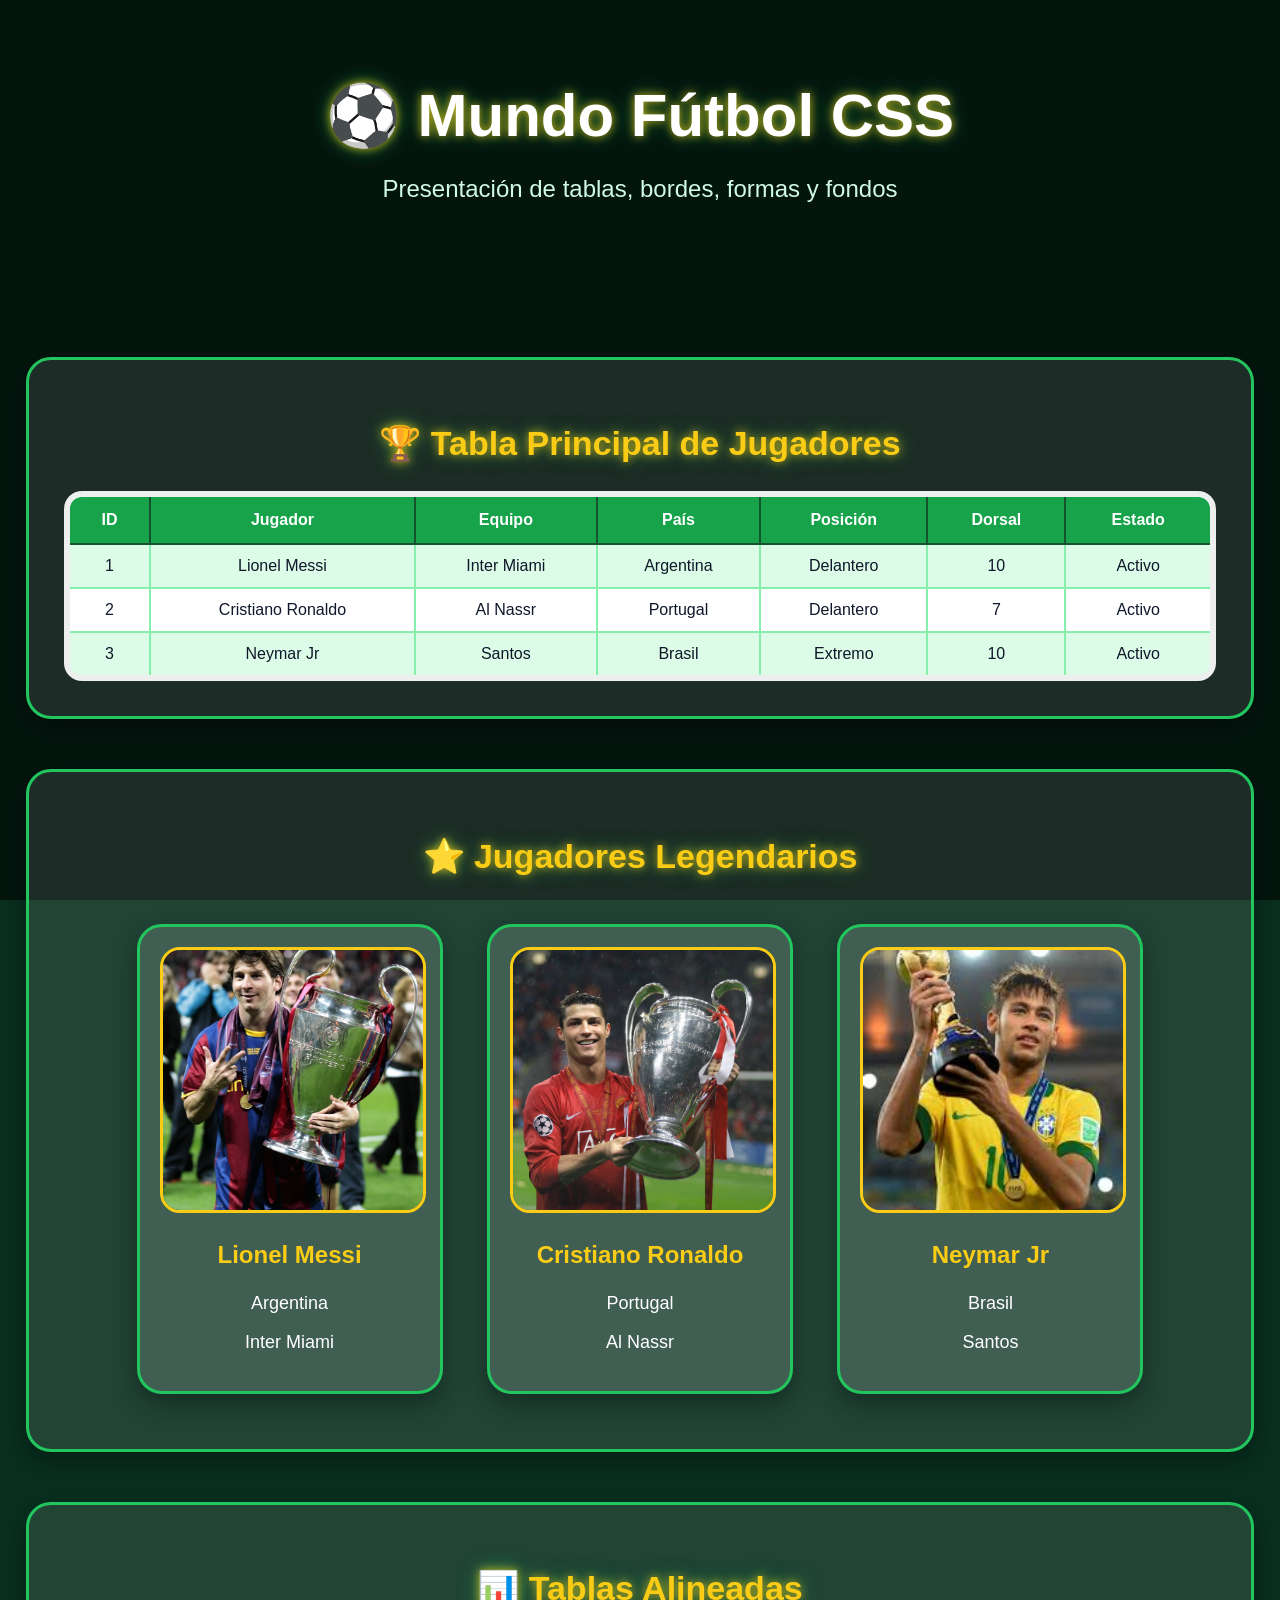
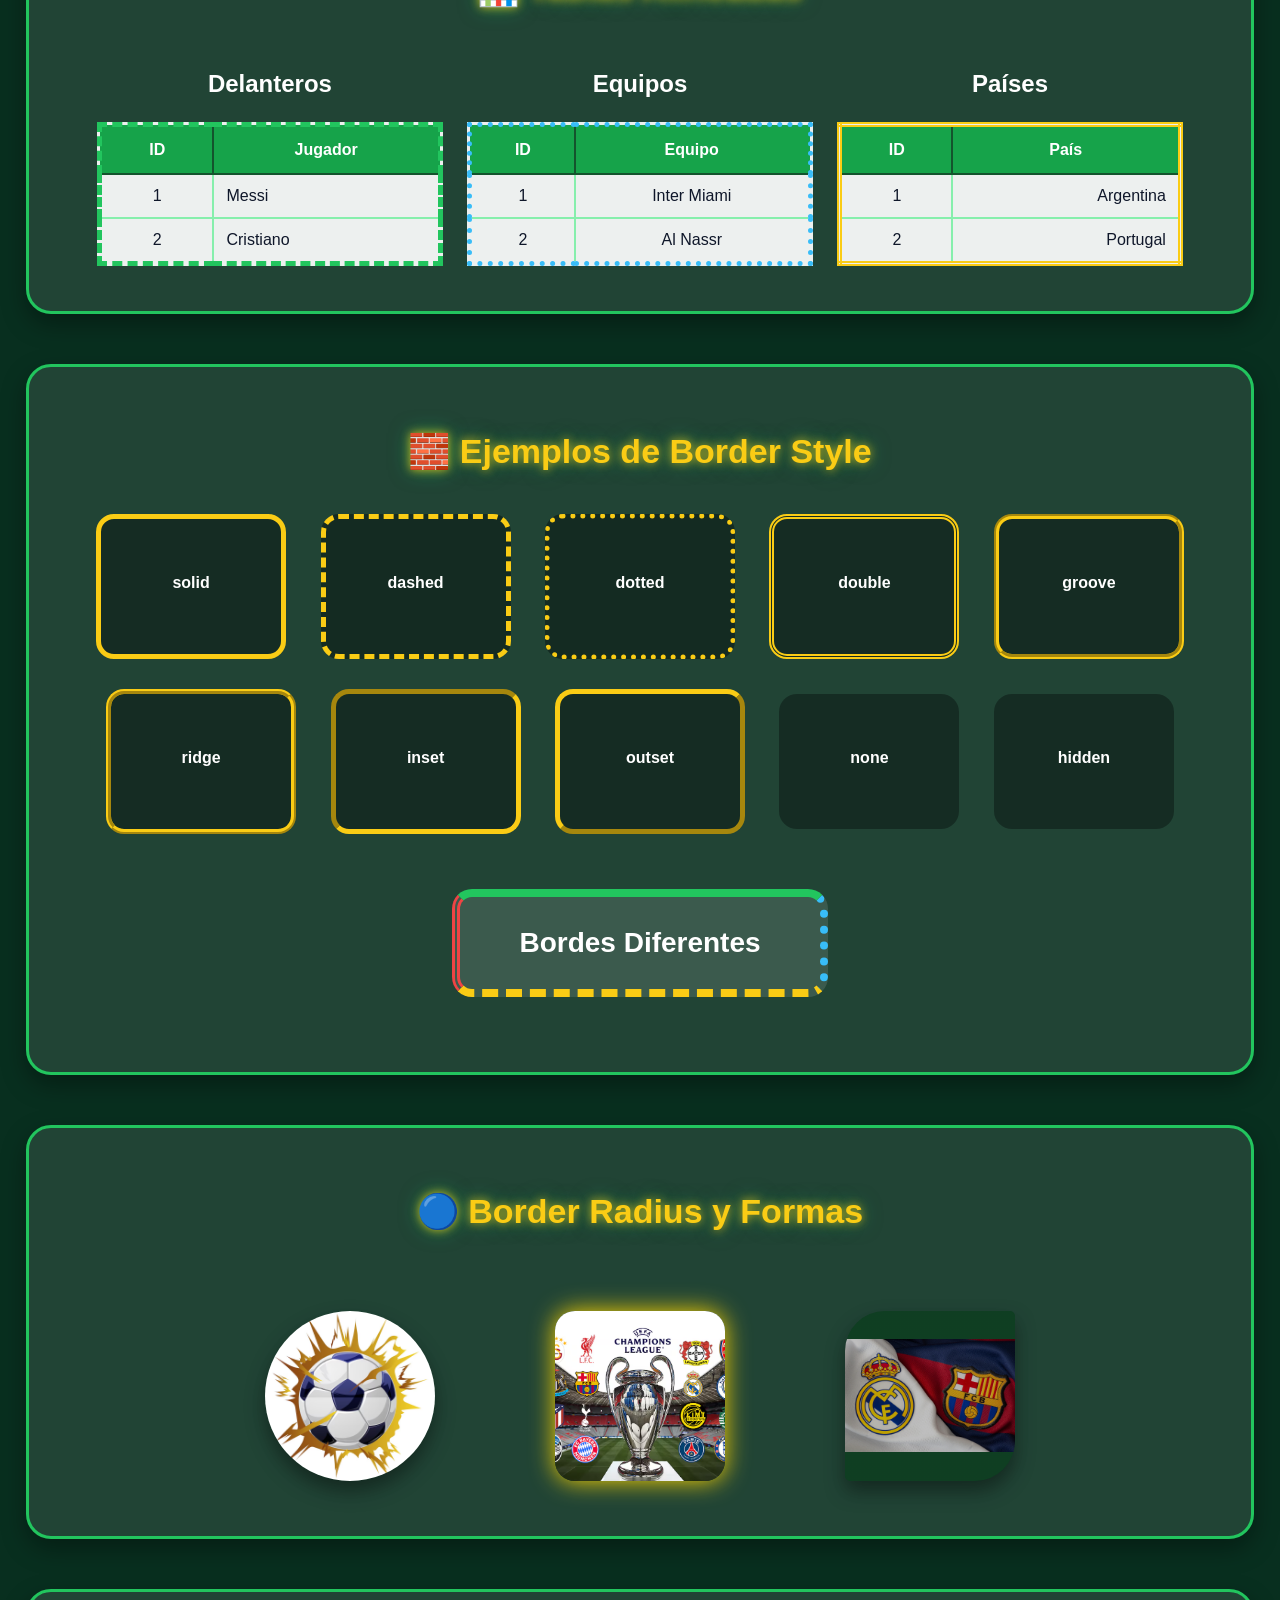
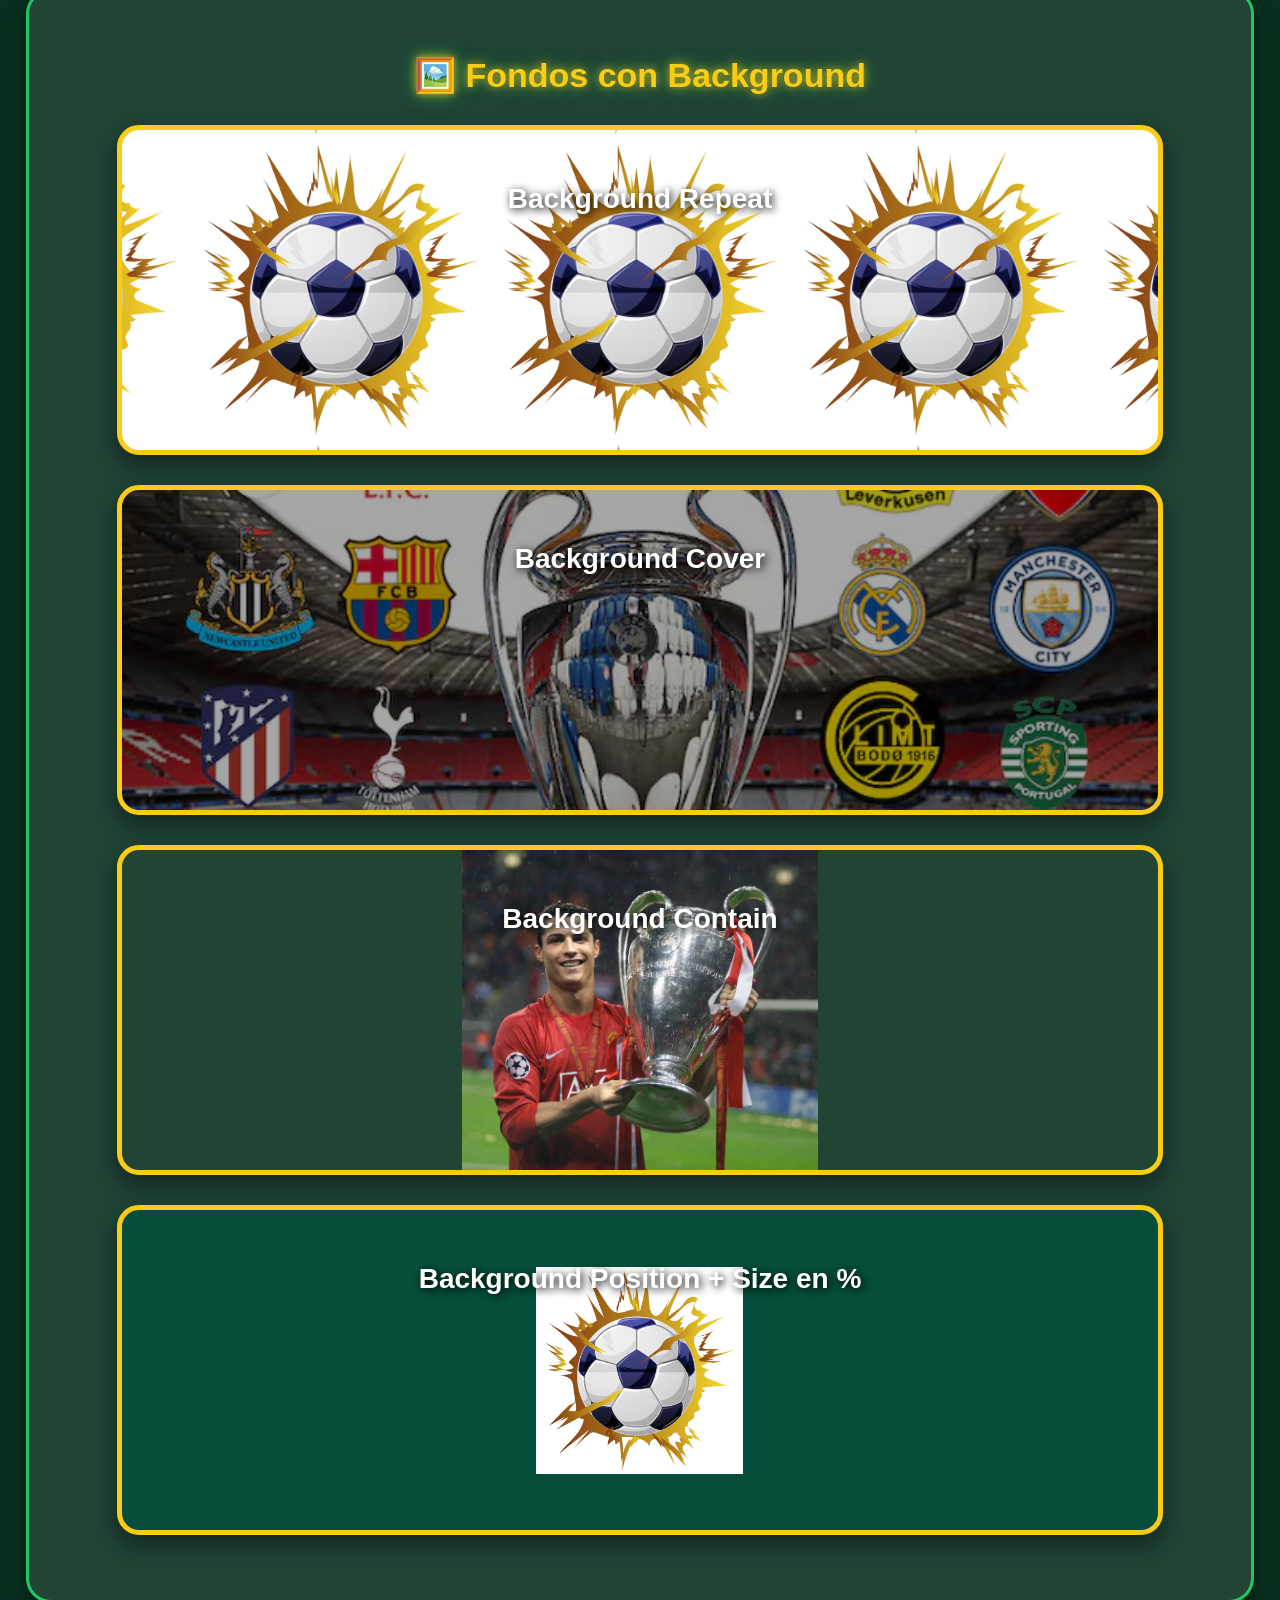
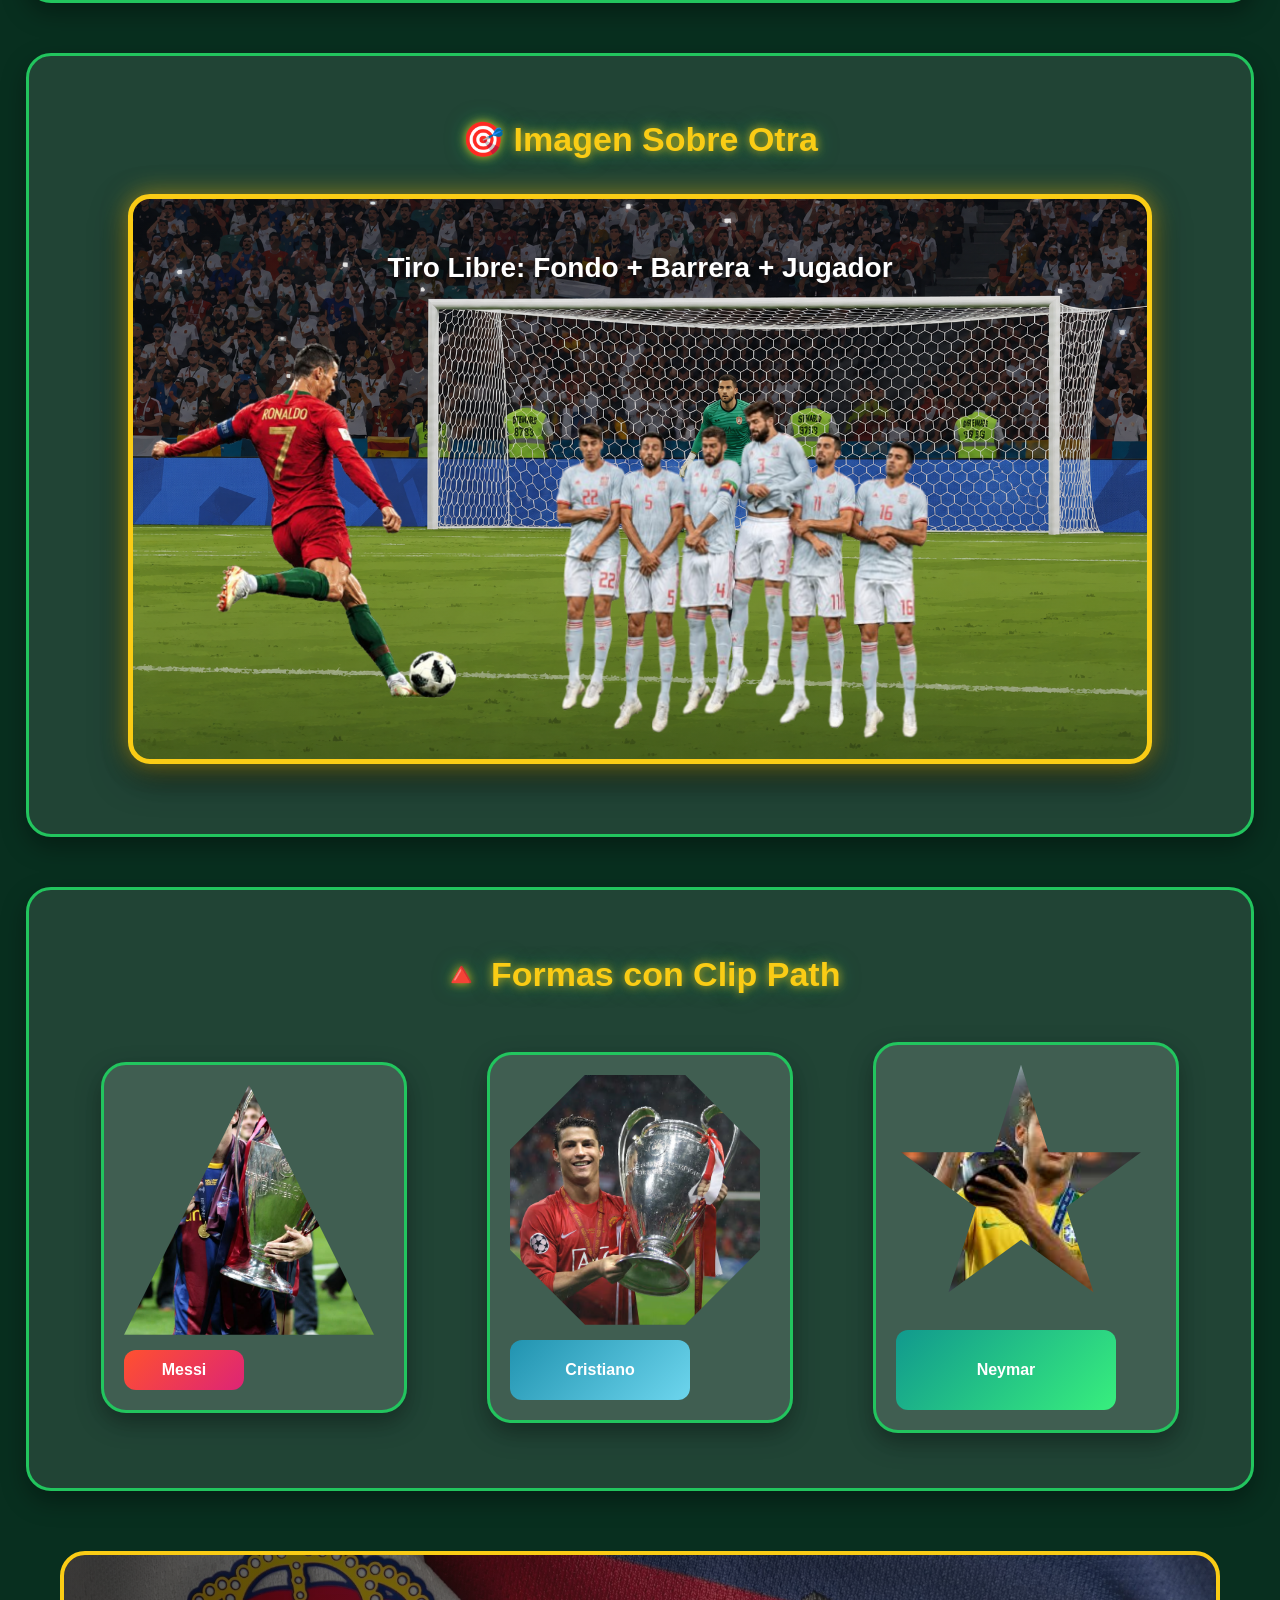
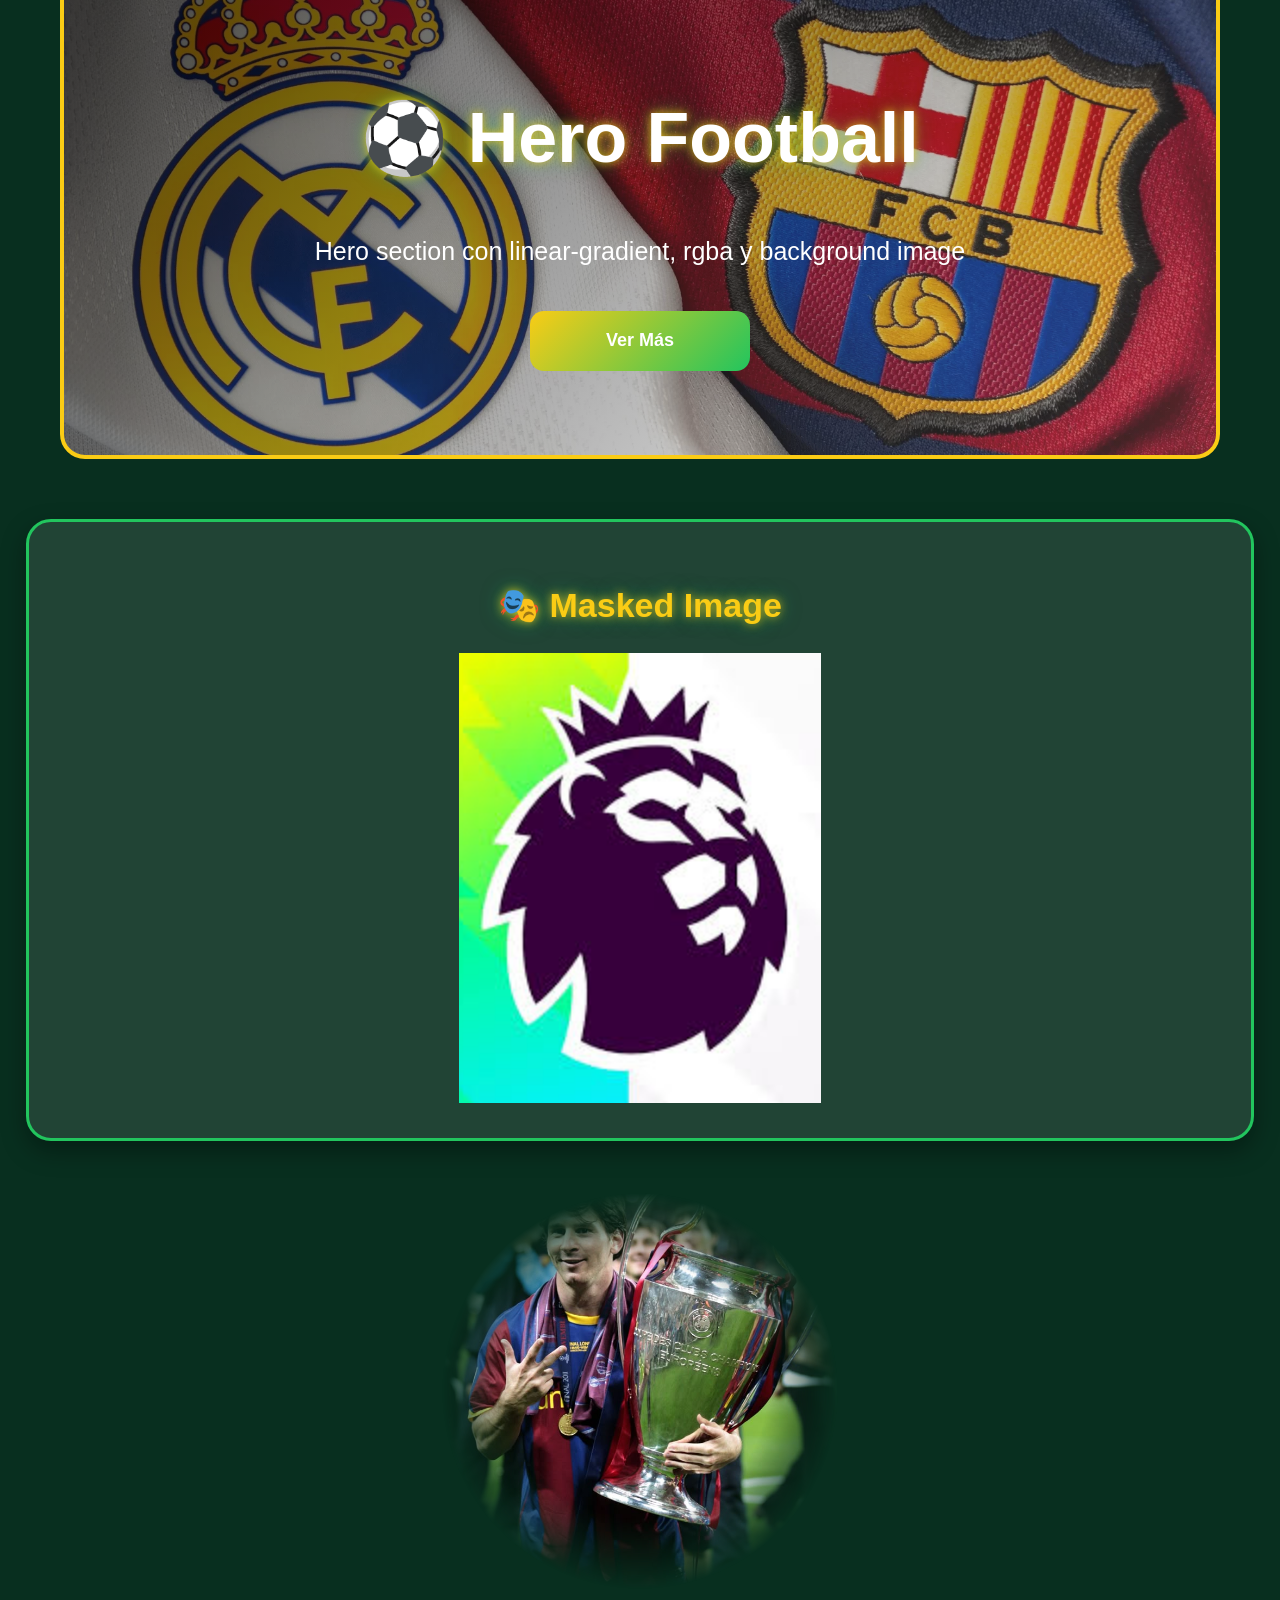
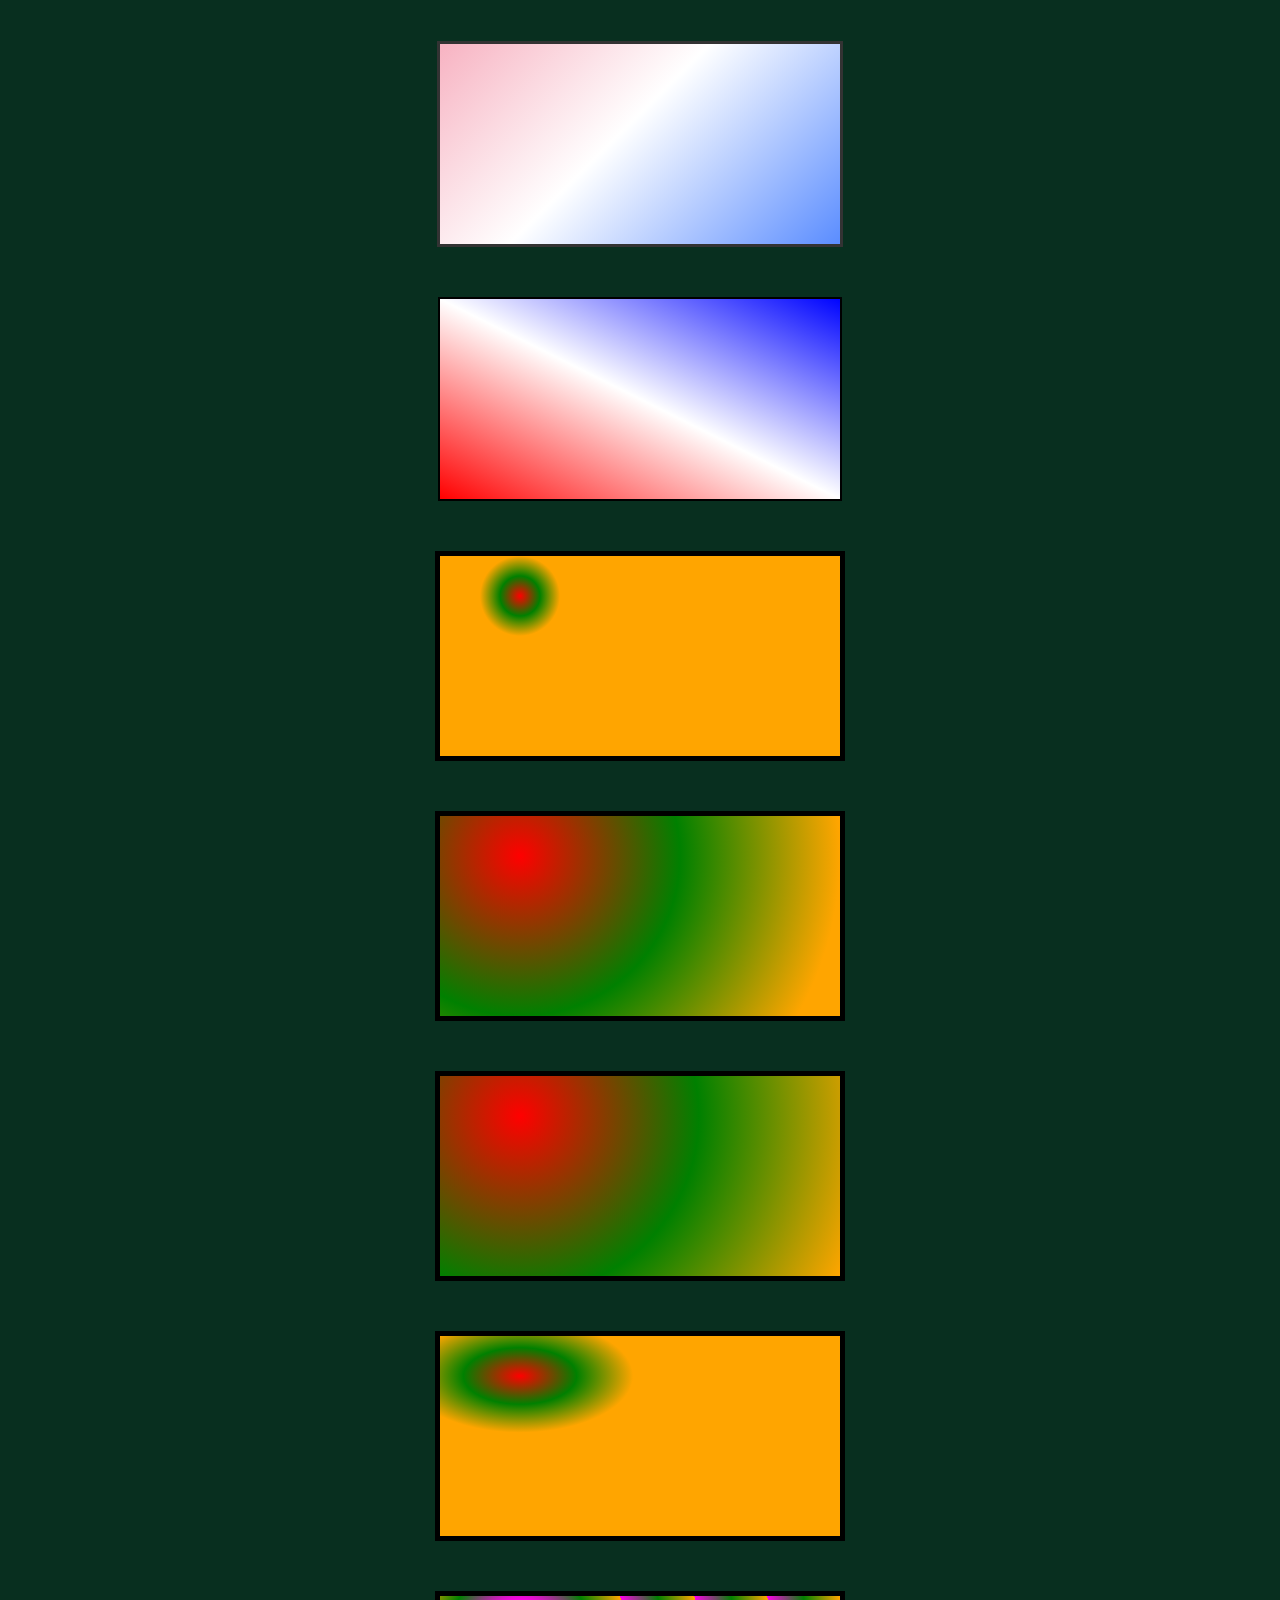
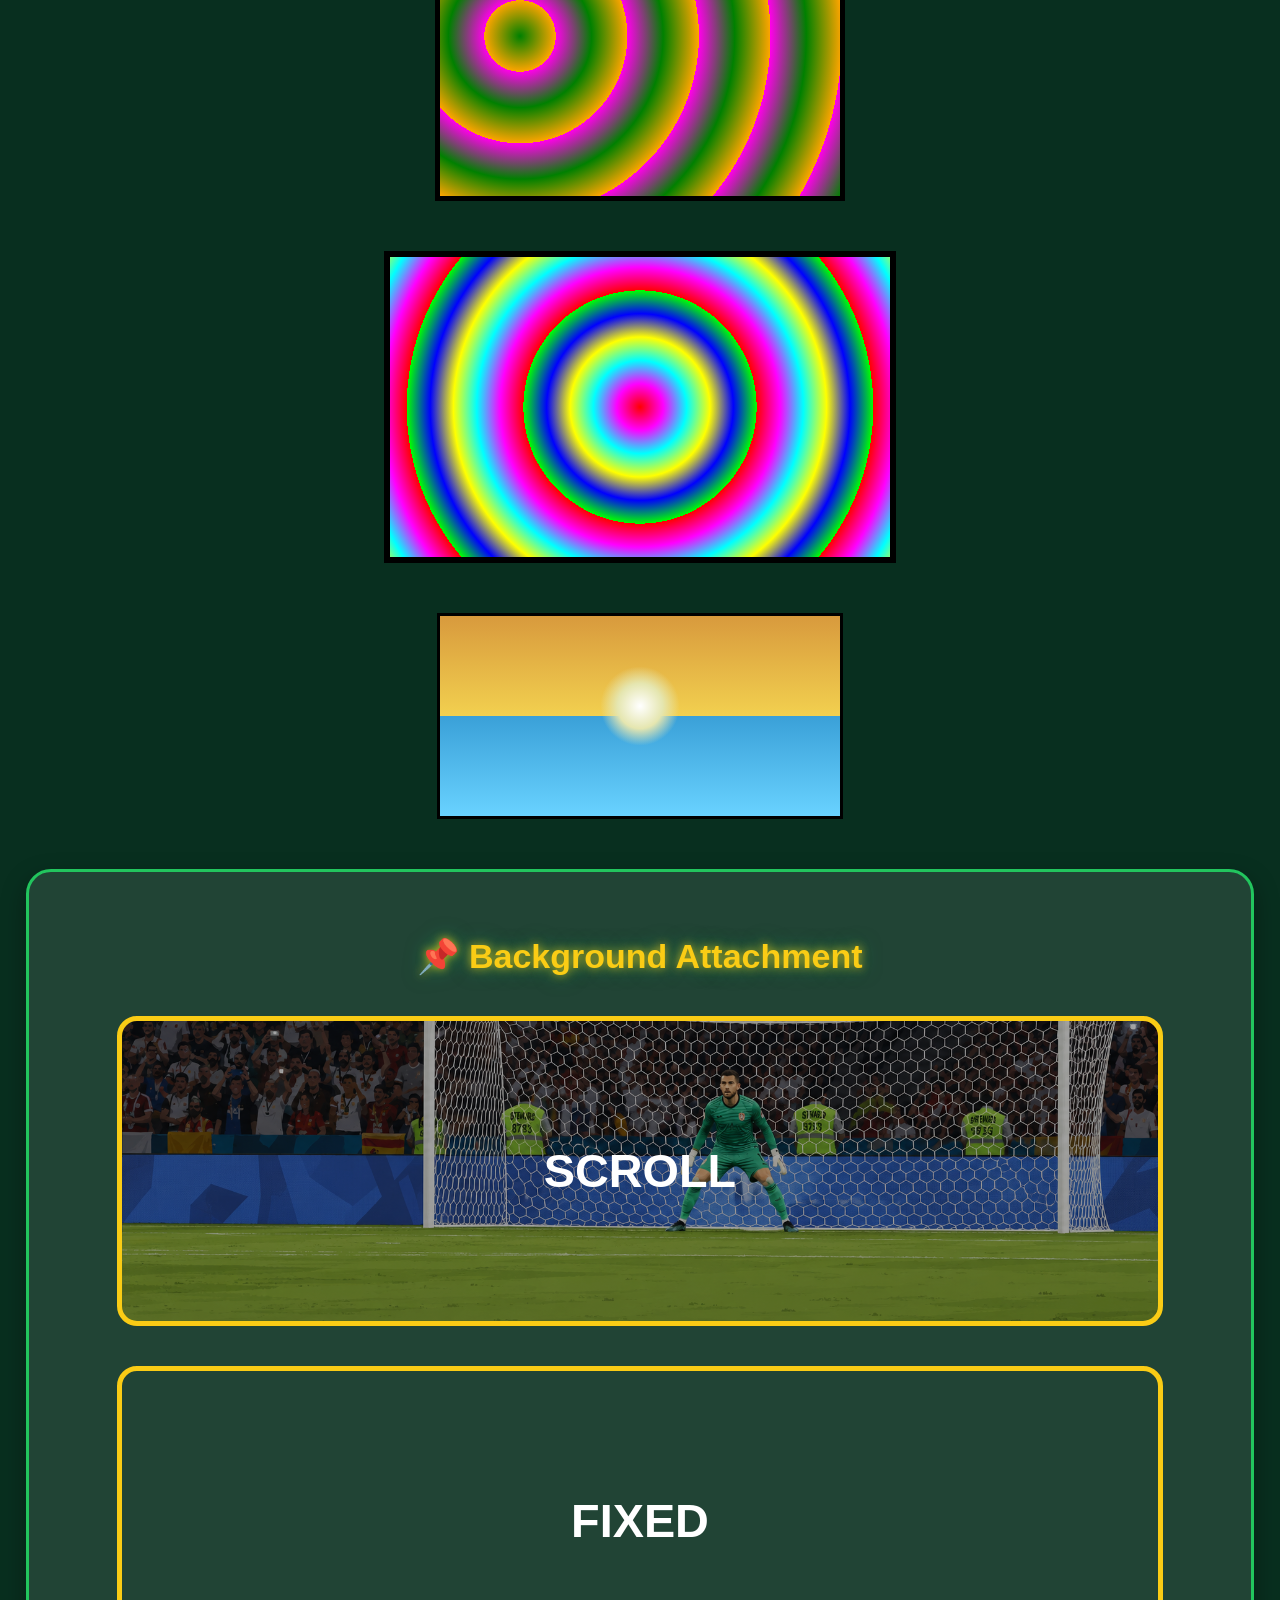
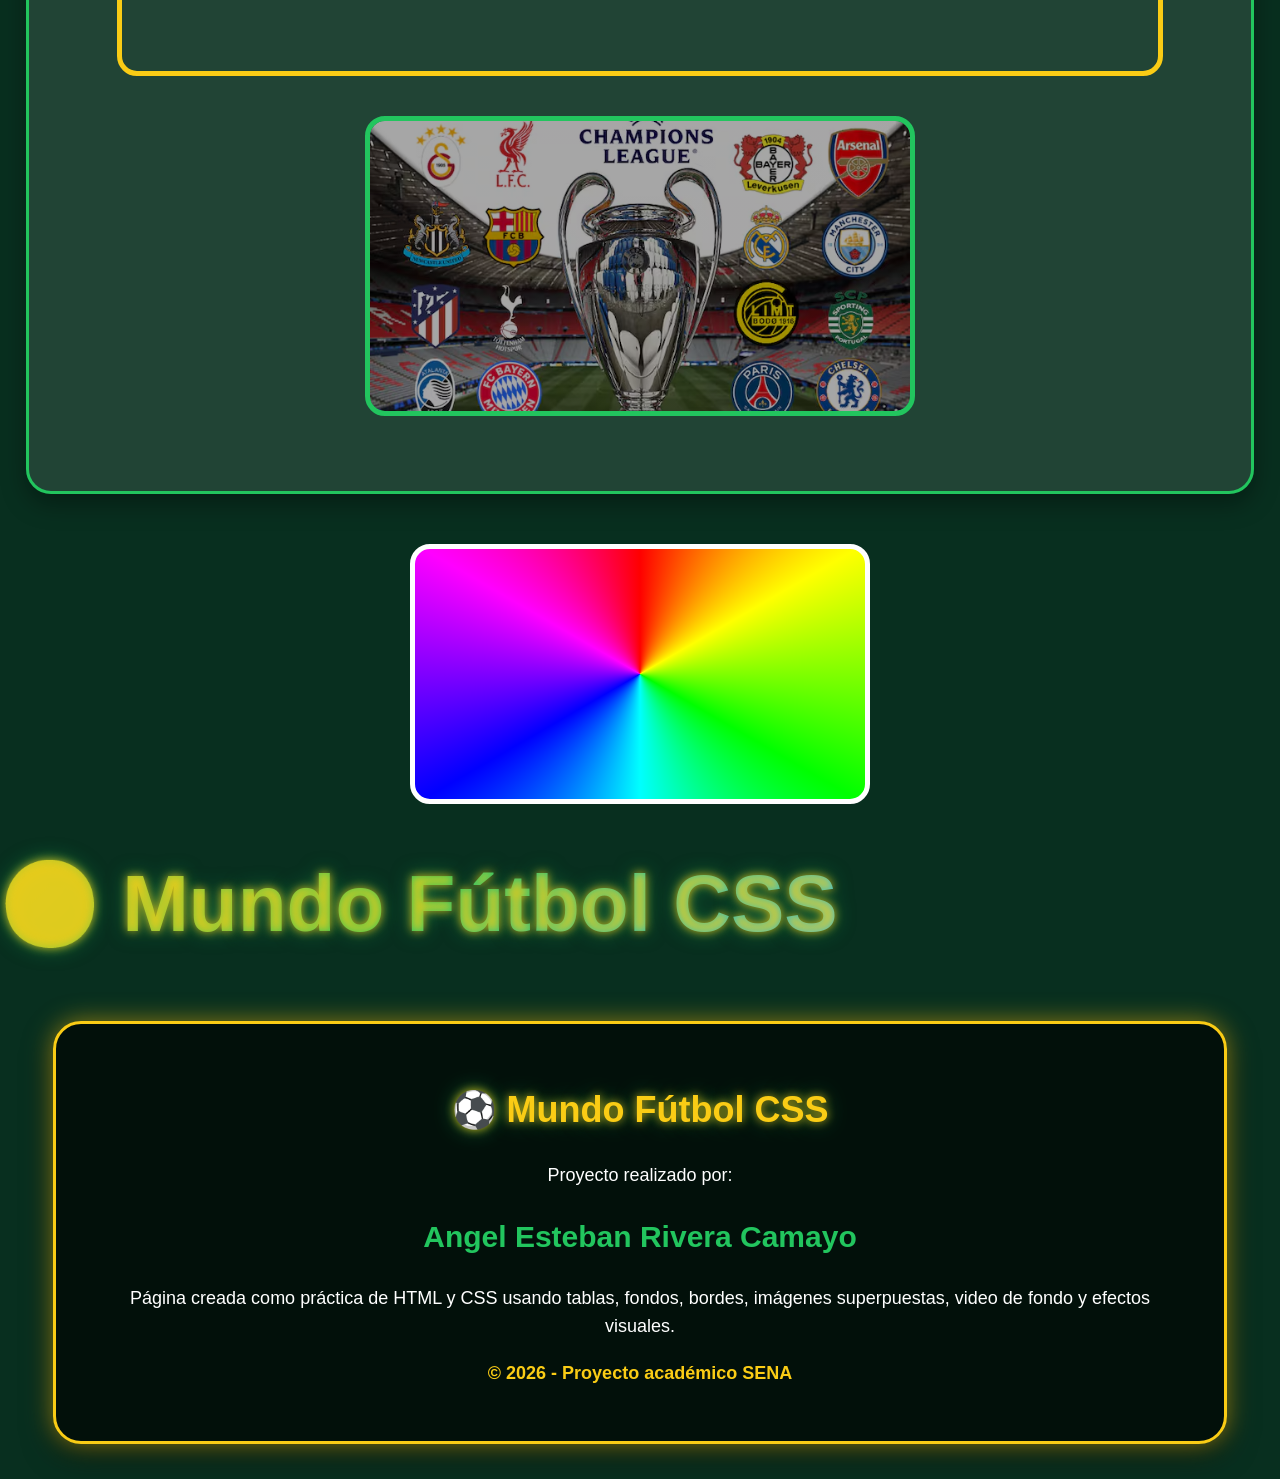
==== commit 62f1d2a5: "Subo nuevos cambios 5.42" ====
--- a/index.html
+++ b/index.html
@@ -242,6 +242,16 @@
                 <div class="borde groove">groove</div>
 
                 <div class="borde ridge">ridge</div>
+                <div class="borde inset">inset</div>
+
+                <div class="borde outset">outset</div>
+
+                <div class="borde none">none</div>
+
+                <div class="borde hidden">hidden</div>
+                <div class="borde-diferente">
+                Bordes Diferentes
+                </div>
 
             </div>
 
@@ -260,6 +270,7 @@
                 <div class="forma tarjeta"></div>
 
                 <div class="forma escudo"></div>
+                
 
             </div>
 
@@ -385,6 +396,8 @@
             <div class="masked"></div>
 
         </section>
+
+        <div class="mask-radial"></div>
 
         <!-- DEGRADADOS -->
 
@@ -527,6 +540,32 @@
 
         </div>
 
+
+<section class="seccion">
+
+    <h2>📌 Background Attachment</h2>
+
+    <div class="scroll-bg">
+        <h3>SCROLL</h3>
+    </div>
+
+    <div class="fixed-bg">
+        <h3>FIXED</h3>
+    </div>
+
+    <div class="local-bg">
+
+        
+    </div>
+
+</section>
+        <div class="conic"></div>
+
+
+        <h1 class="gradient-text">
+    ⚽ Mundo Fútbol CSS
+</h1>
+
         <!-- FOOTER -->
 
         <footer class="footer">
--- a/style.css
+++ b/style.css
@@ -723,7 +723,7 @@
     -webkit-mask-repeat: no-repeat;
     -webkit-mask-position: center;
 
-    mask-image: url("imagenes/liga.png");
+    mask-image: url("imagenes/serieA.png");
     mask-size: contain;
     mask-repeat: no-repeat;
     mask-position: center;
@@ -886,4 +886,171 @@
     100% {
         transform: rotate(360deg);
     }
+}
+
+.inset {
+    border-style: inset;
+}
+
+.outset {
+    border-style: outset;
+}
+
+.none {
+    border-style: none;
+}
+
+.hidden {
+    border-style: hidden;
+}
+
+.borde-diferente {
+
+    width: 300px;
+
+    margin: 40px auto;
+
+    padding: 30px;
+
+    text-align: center;
+
+    font-size: 28px;
+
+    font-weight: bold;
+
+    background: rgba(255,255,255,0.12);
+
+    border-top: 8px solid #22c55e;
+
+    border-right: 8px dotted #38bdf8;
+
+    border-bottom: 8px dashed #facc15;
+
+    border-left: 8px double #ef4444;
+
+    border-radius: 20px;
+
+    color: white;
+}
+
+.scroll-bg,
+.fixed-bg {
+
+    width: 90%;
+    height: 300px;
+
+    margin: 40px auto;
+
+    border: 5px solid #facc15;
+
+    border-radius: 20px;
+
+    display: flex;
+
+    justify-content: center;
+    align-items: center;
+
+    font-size: 40px;
+
+    font-weight: bold;
+
+    color: white;
+
+    background-image:
+        linear-gradient(rgba(0,0,0,0.35), rgba(0,0,0,0.35)),
+        url("imagenes/cancha.png");
+
+    background-size: cover;
+
+    background-position: center;
+}
+
+.scroll-bg {
+
+    background-attachment: scroll;
+}
+
+.fixed-bg {
+
+    background-attachment: fixed;
+}
+
+.local-bg {
+
+    width: 500px;
+    height: 250px;
+
+    overflow: scroll;
+
+    margin: 40px auto;
+
+    padding: 20px;
+
+    border: 5px solid #22c55e;
+
+    border-radius: 20px;
+
+    font-size: 22px;
+
+    background-image:
+        linear-gradient(rgba(0,0,0,0.35), rgba(0,0,0,0.35)),
+        url("imagenes/champions.png");
+
+    background-size: cover;
+
+    background-position: center;
+
+    background-attachment: local;
+
+    color: white;
+}
+
+.conic {
+
+    width: 450px;
+    height: 250px;
+
+    margin: 50px auto;
+
+    border: 5px solid #fff;
+
+    border-radius: 20px;
+
+    background: conic-gradient(
+        red,
+        yellow,
+        lime,
+        cyan,
+        blue,
+        magenta,
+        red
+    );
+}
+
+.mask-radial {
+
+    width: 400px;
+    height: 400px;
+
+    margin: 50px auto;
+
+    background-image: url("imagenes/messi.png");
+
+    background-size: cover;
+
+    background-position: center;
+
+    -webkit-mask-image:
+        radial-gradient(
+            circle,
+            black 45%,
+            transparent 70%
+        );
+
+    mask-image:
+        radial-gradient(
+            circle,
+            black 45%,
+            transparent 70%
+        );
 }
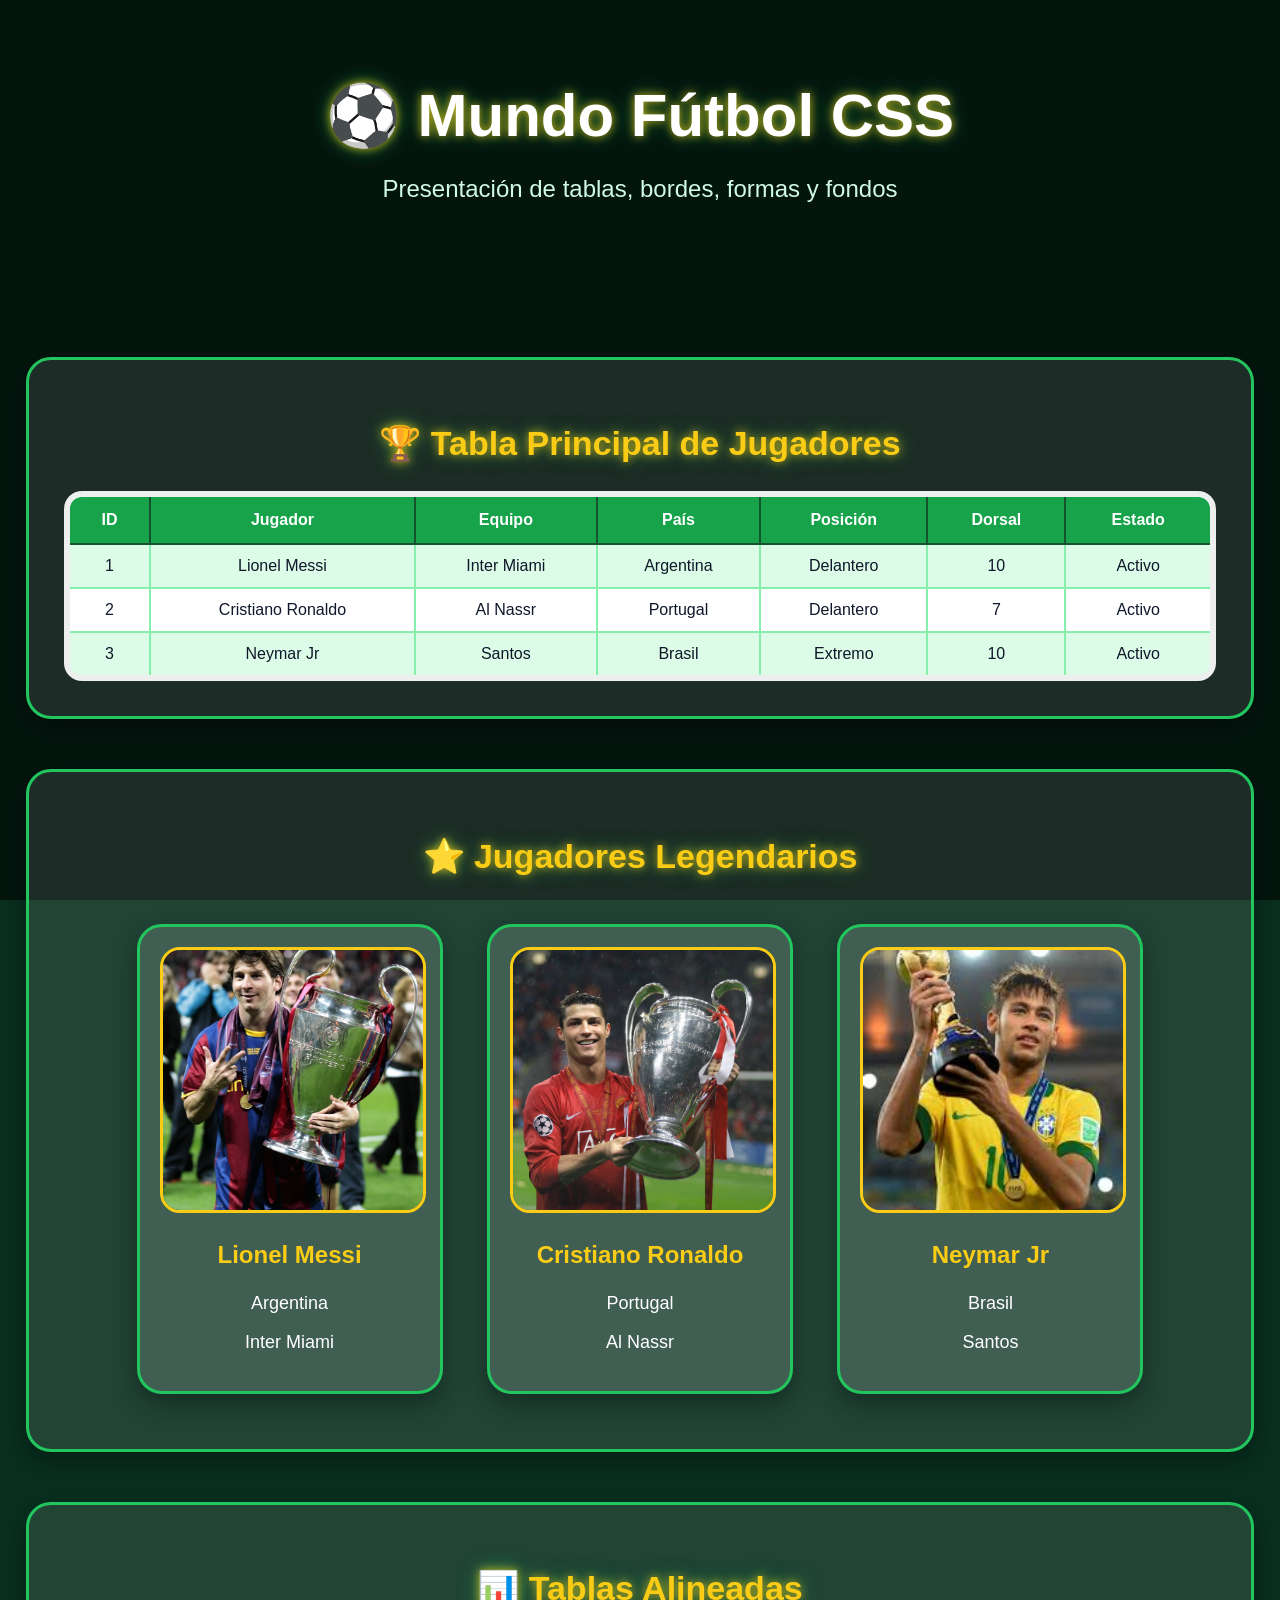
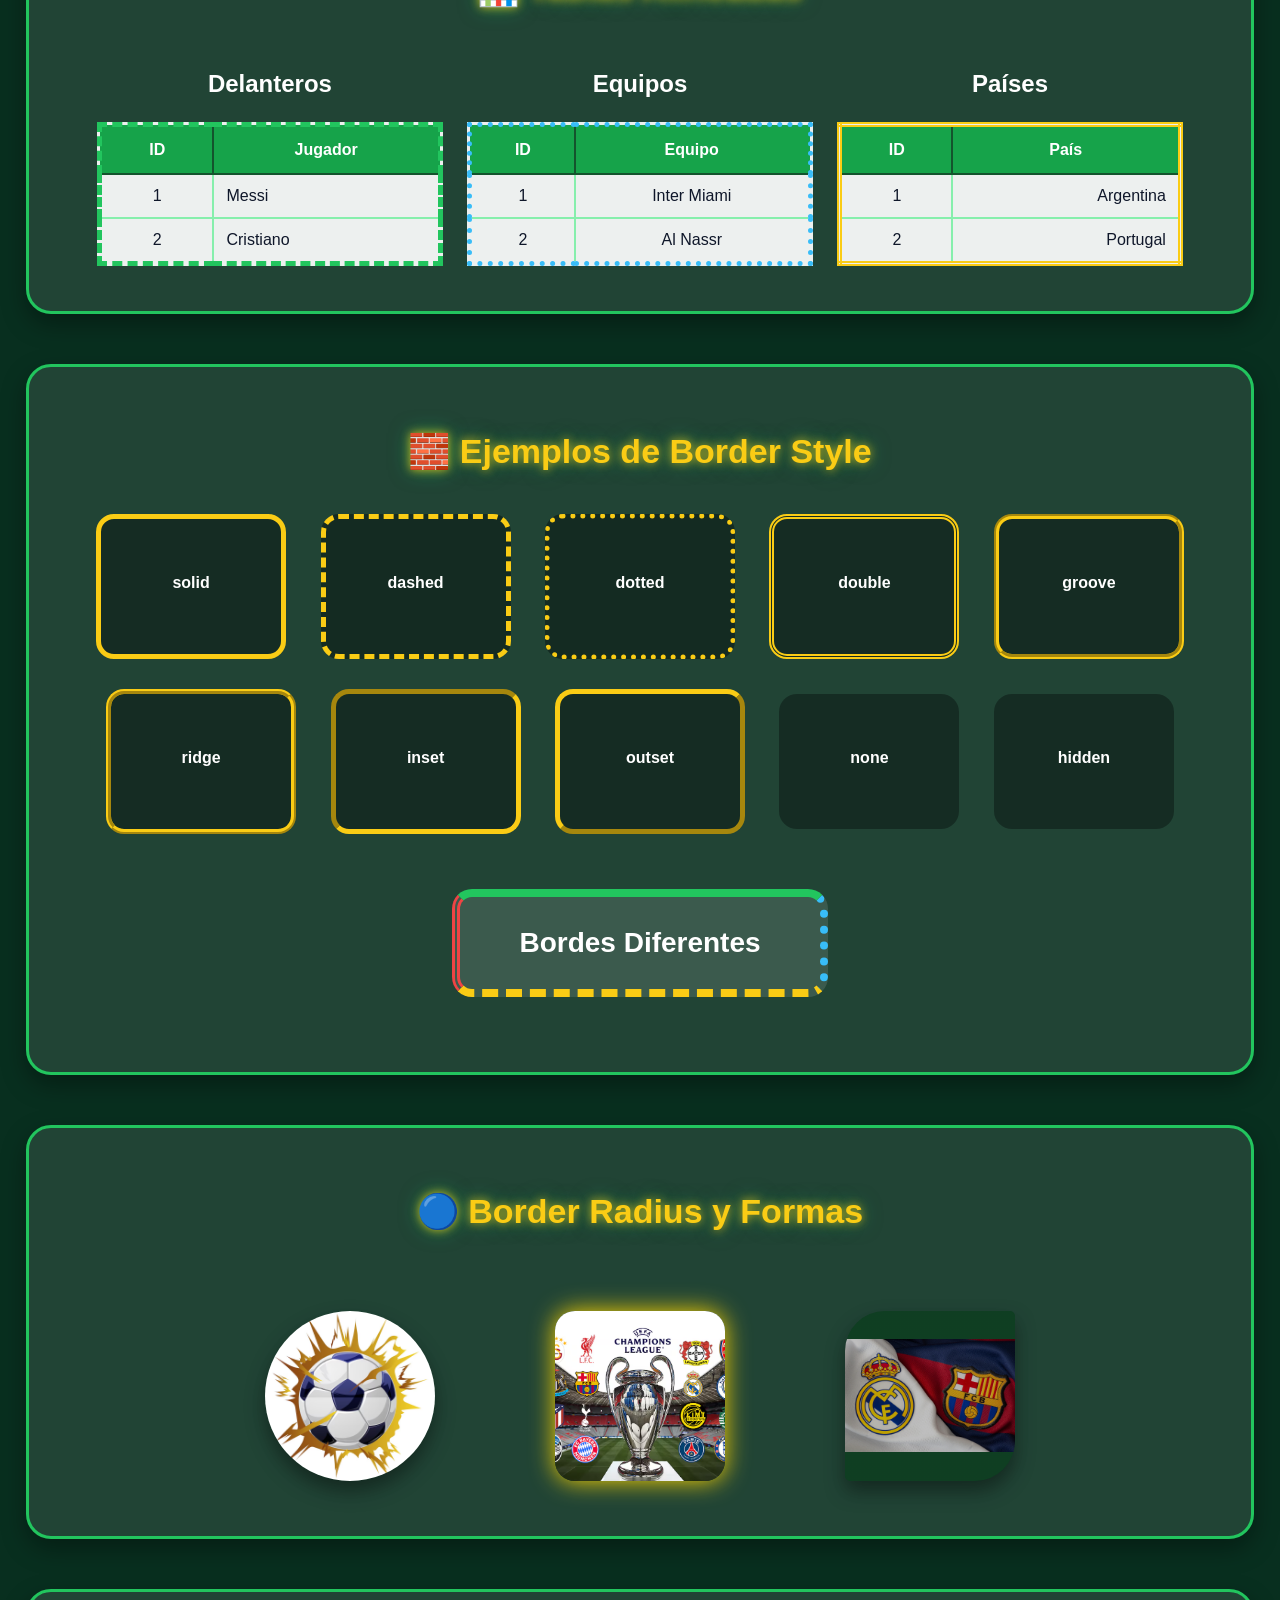
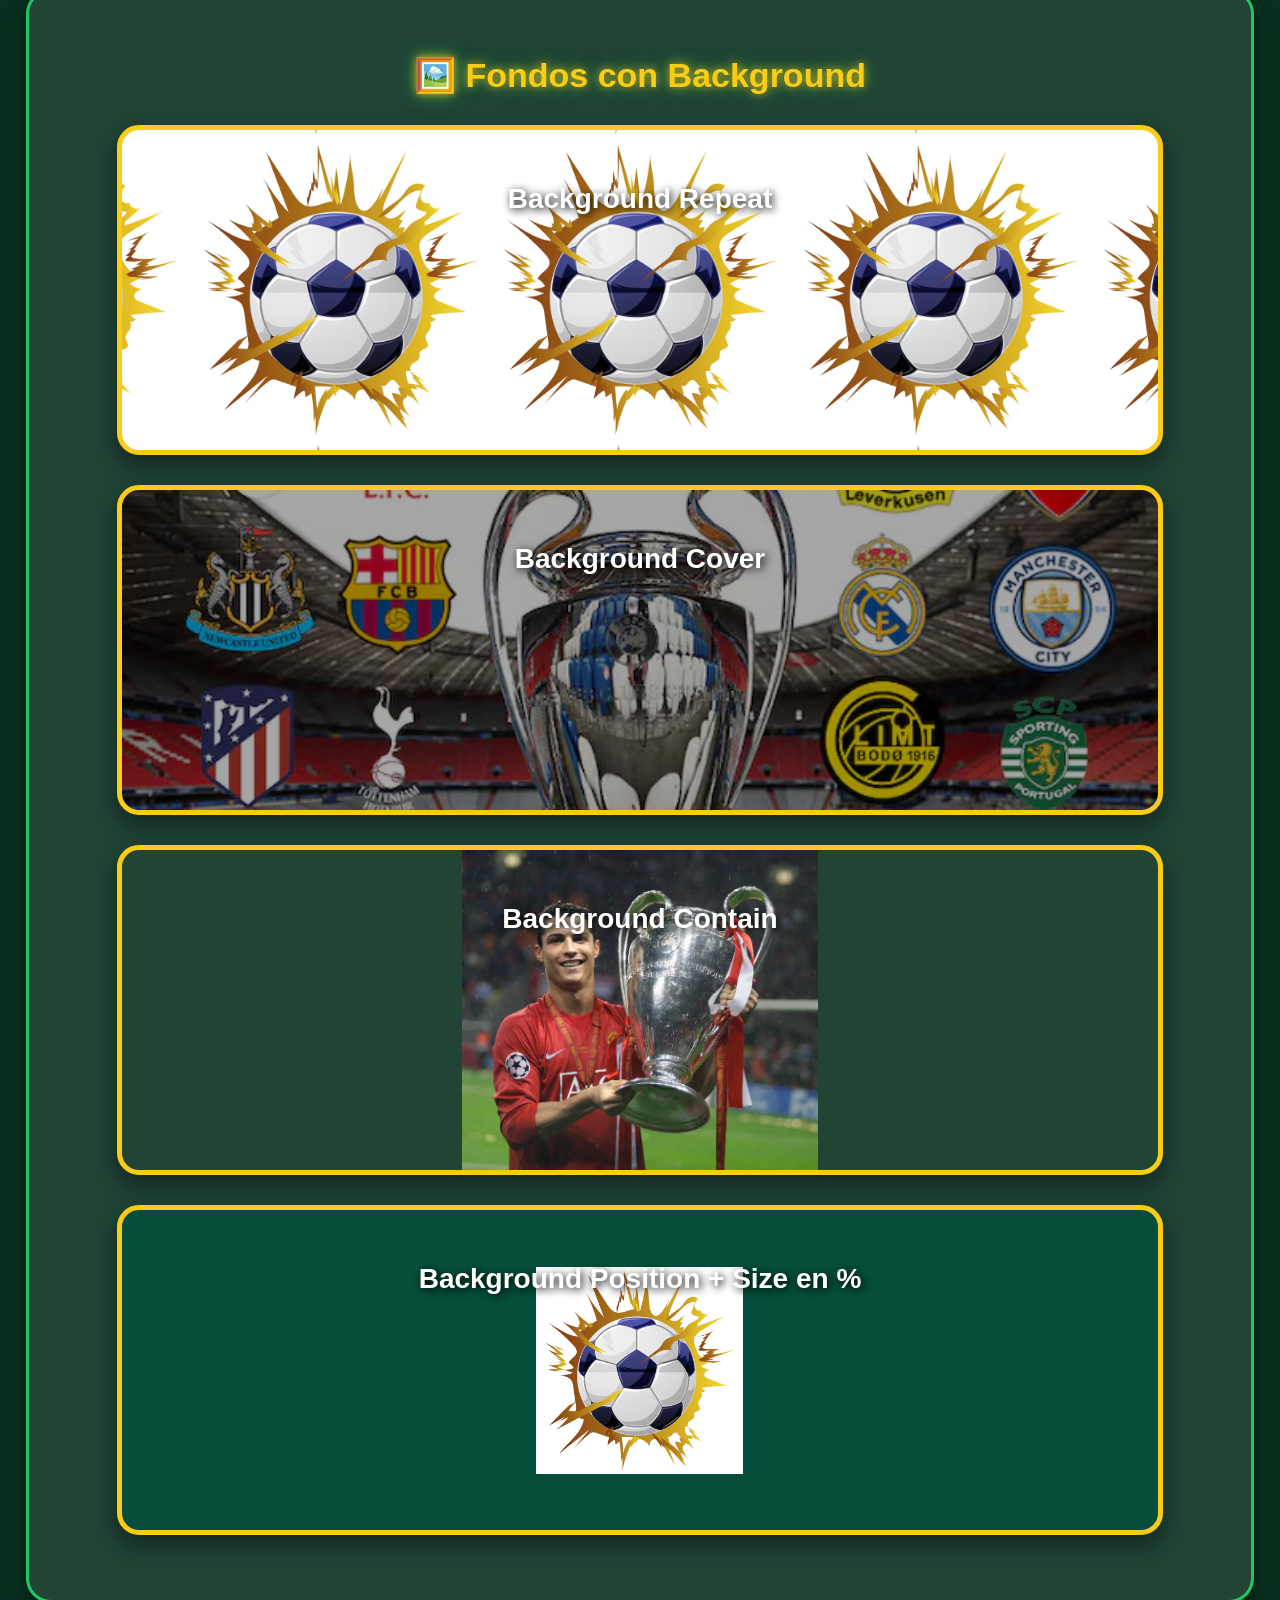
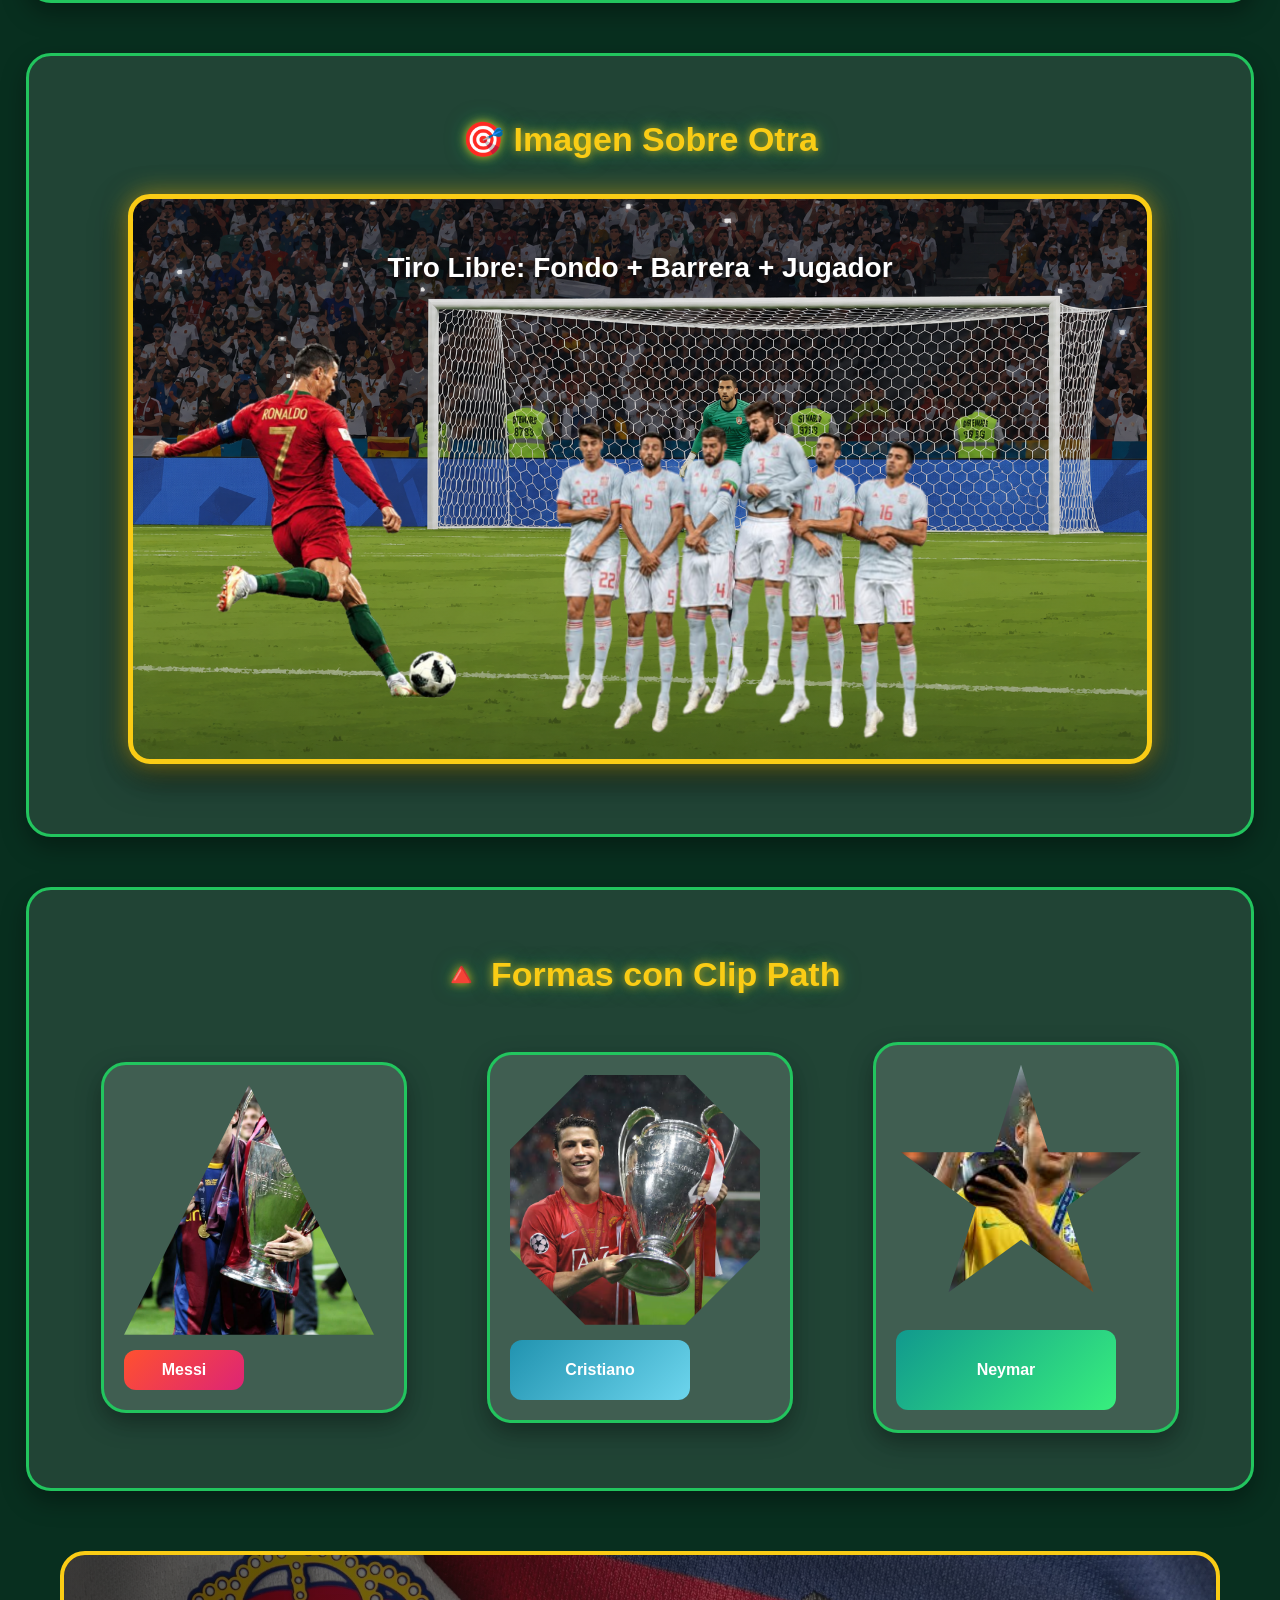
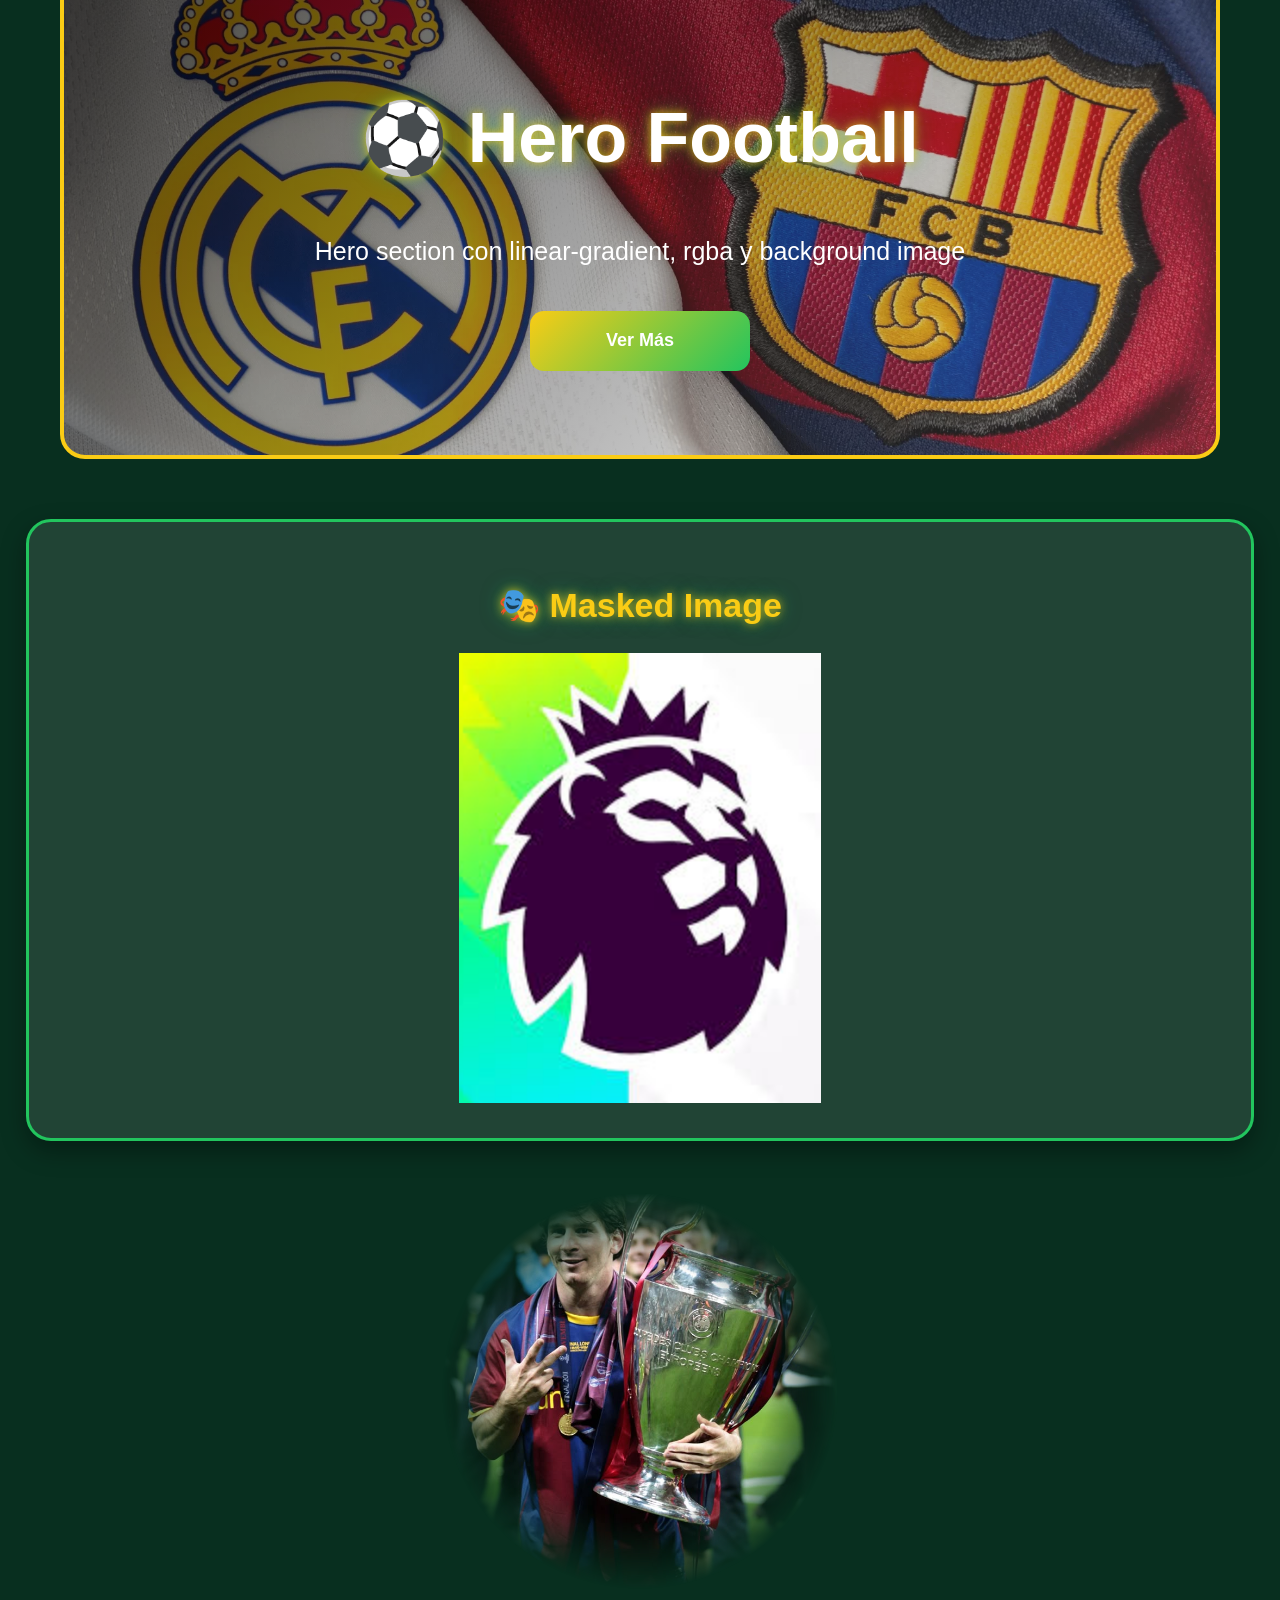
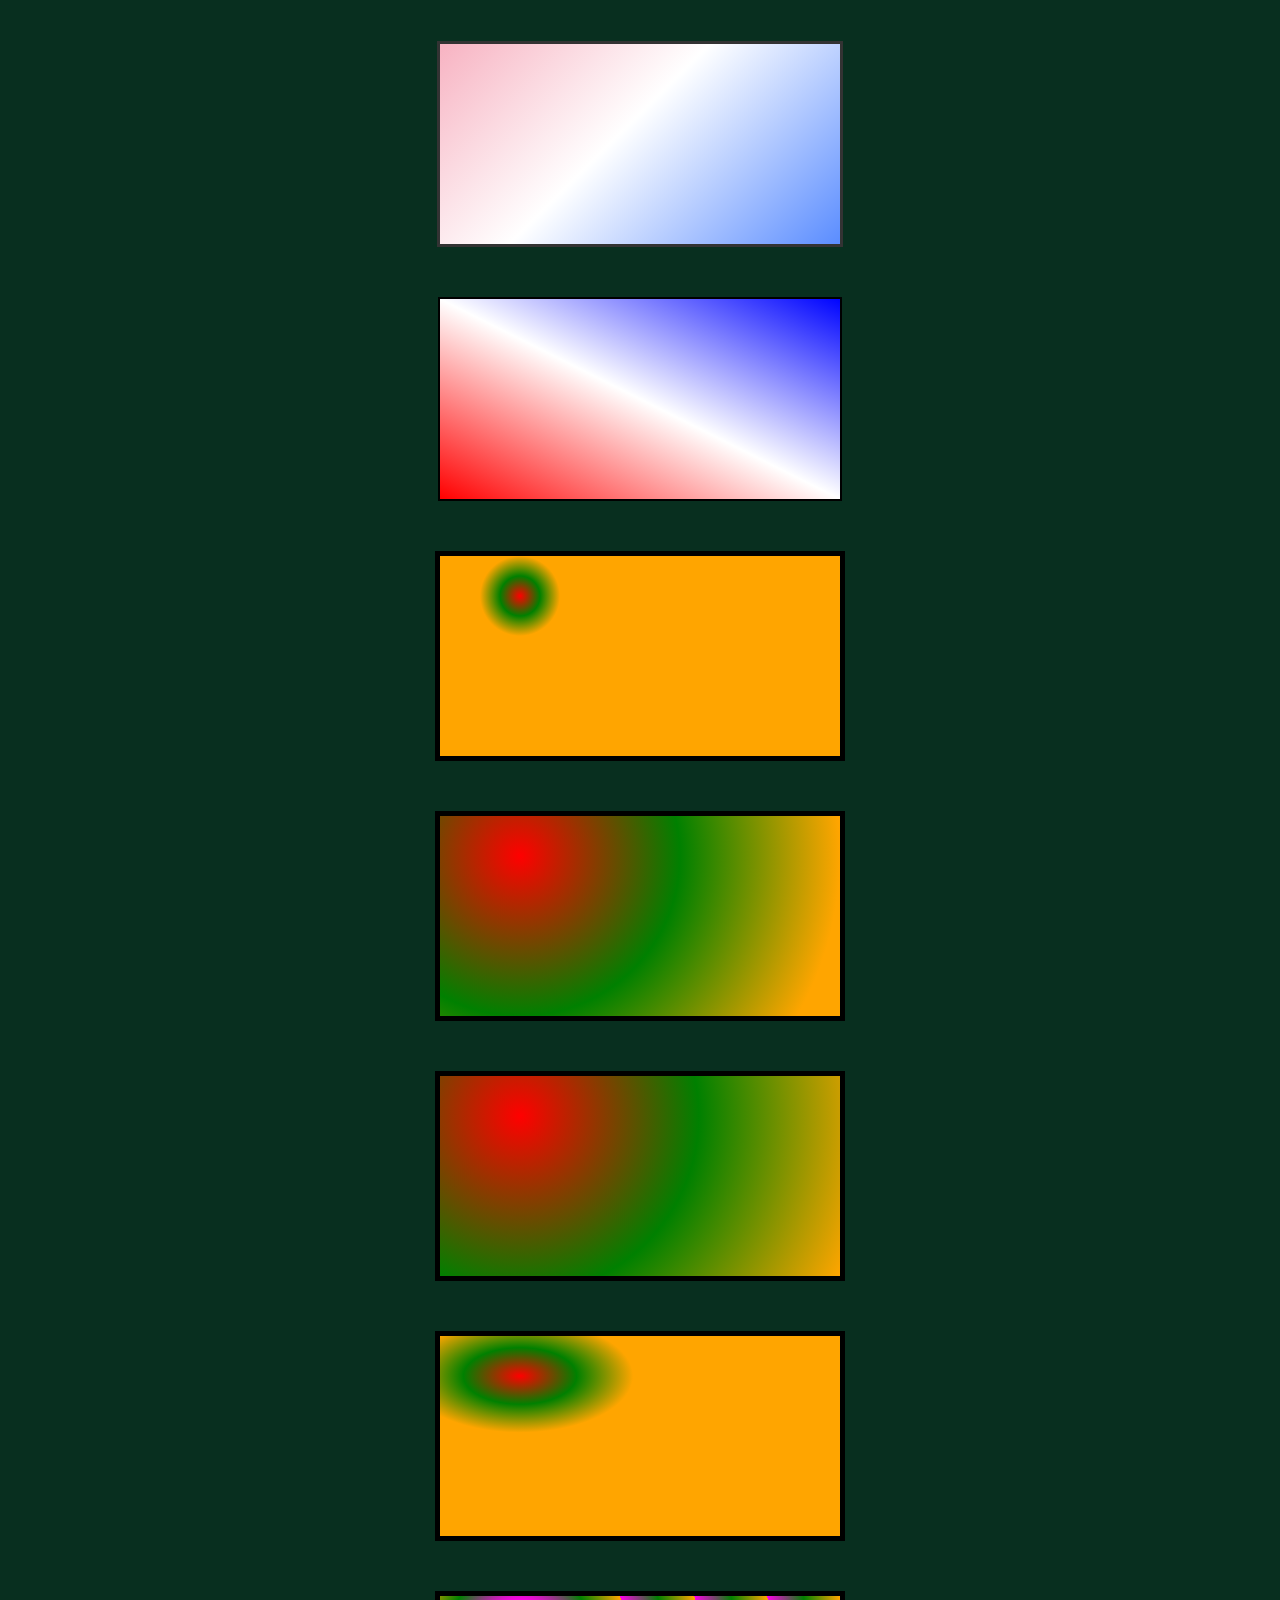
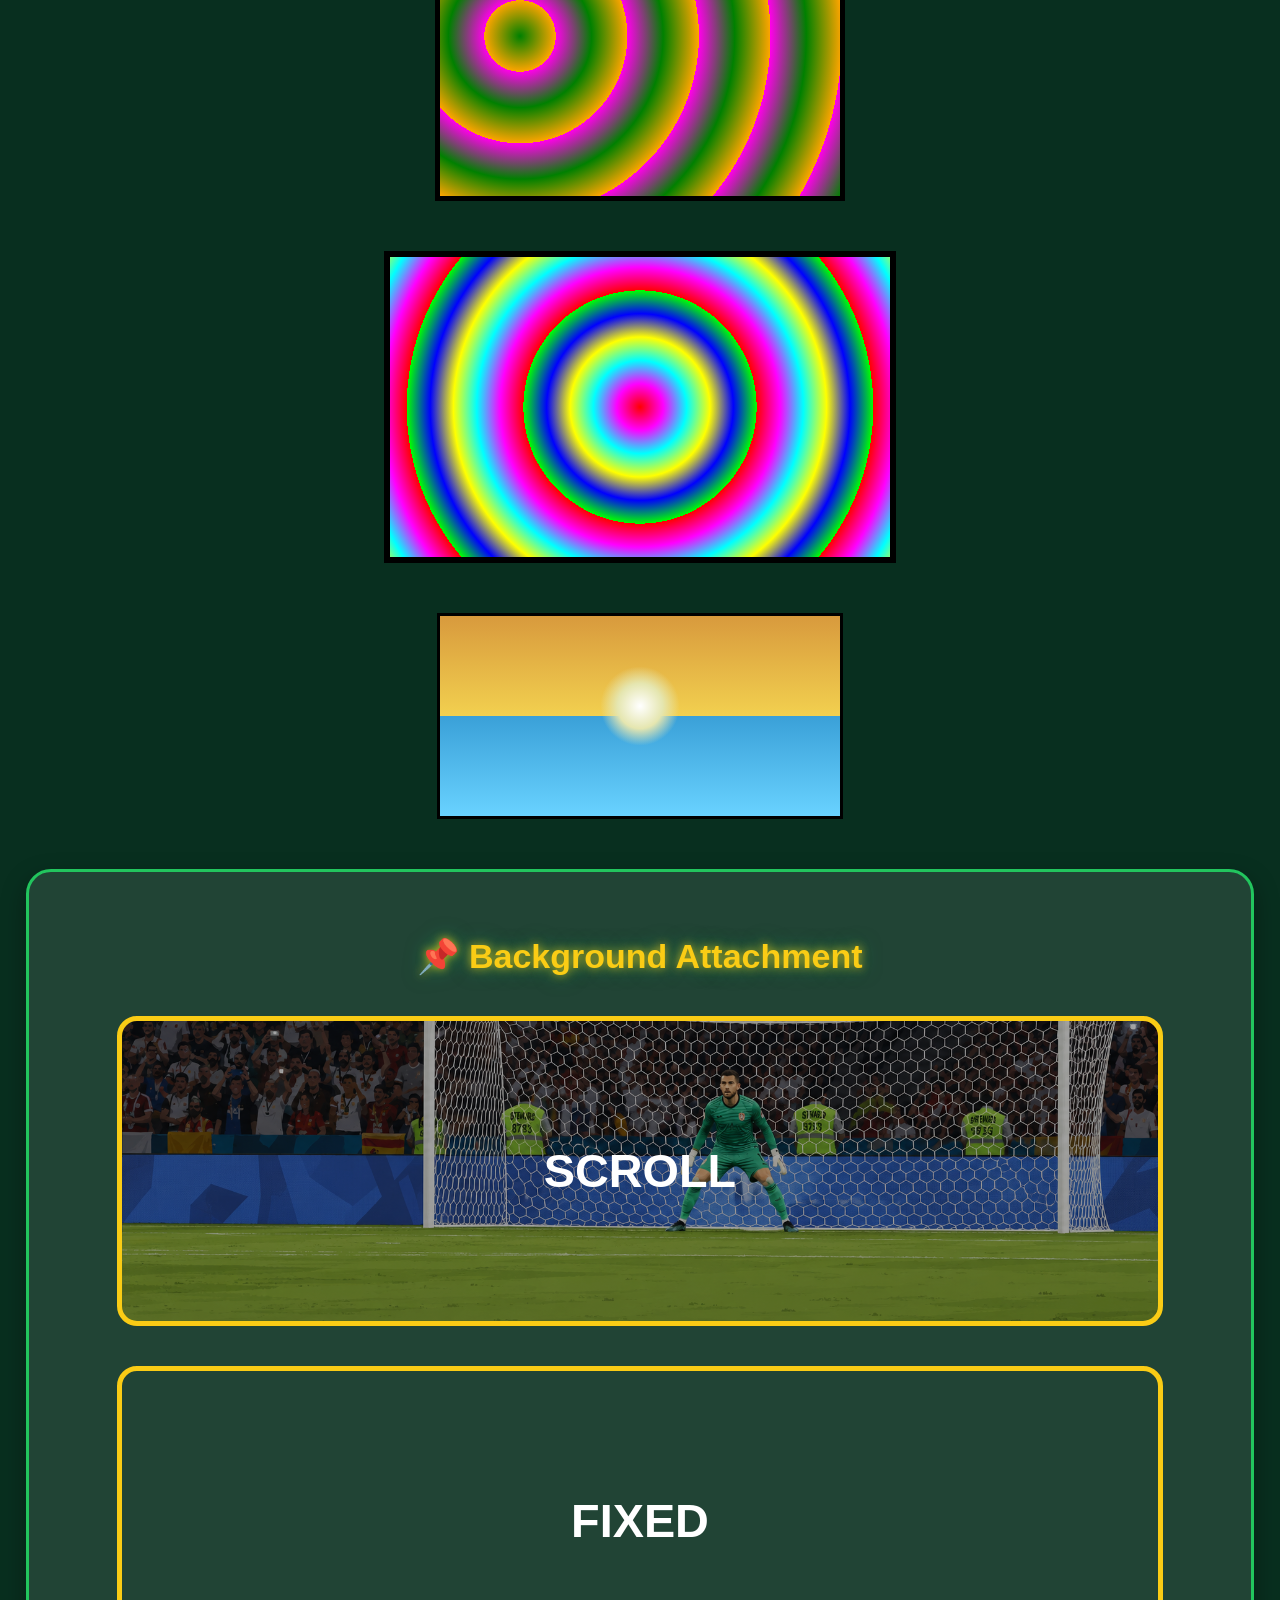
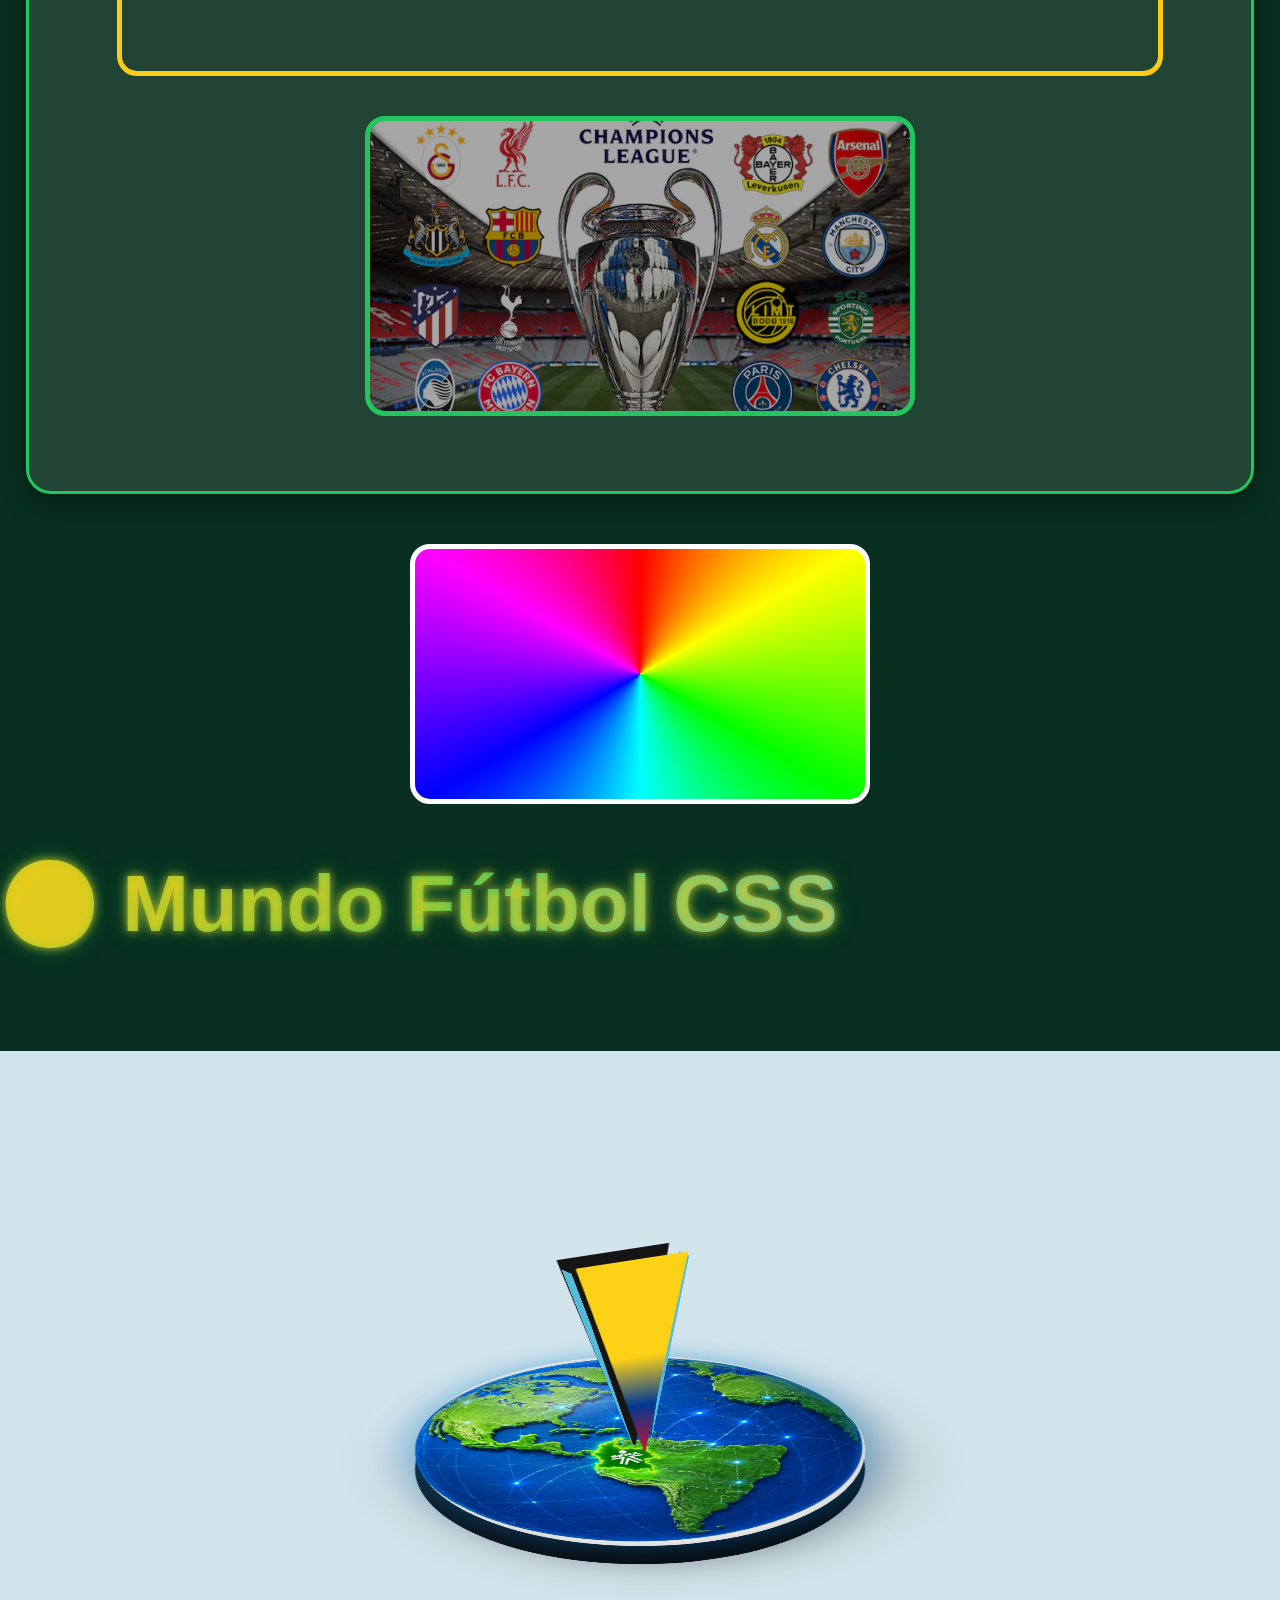
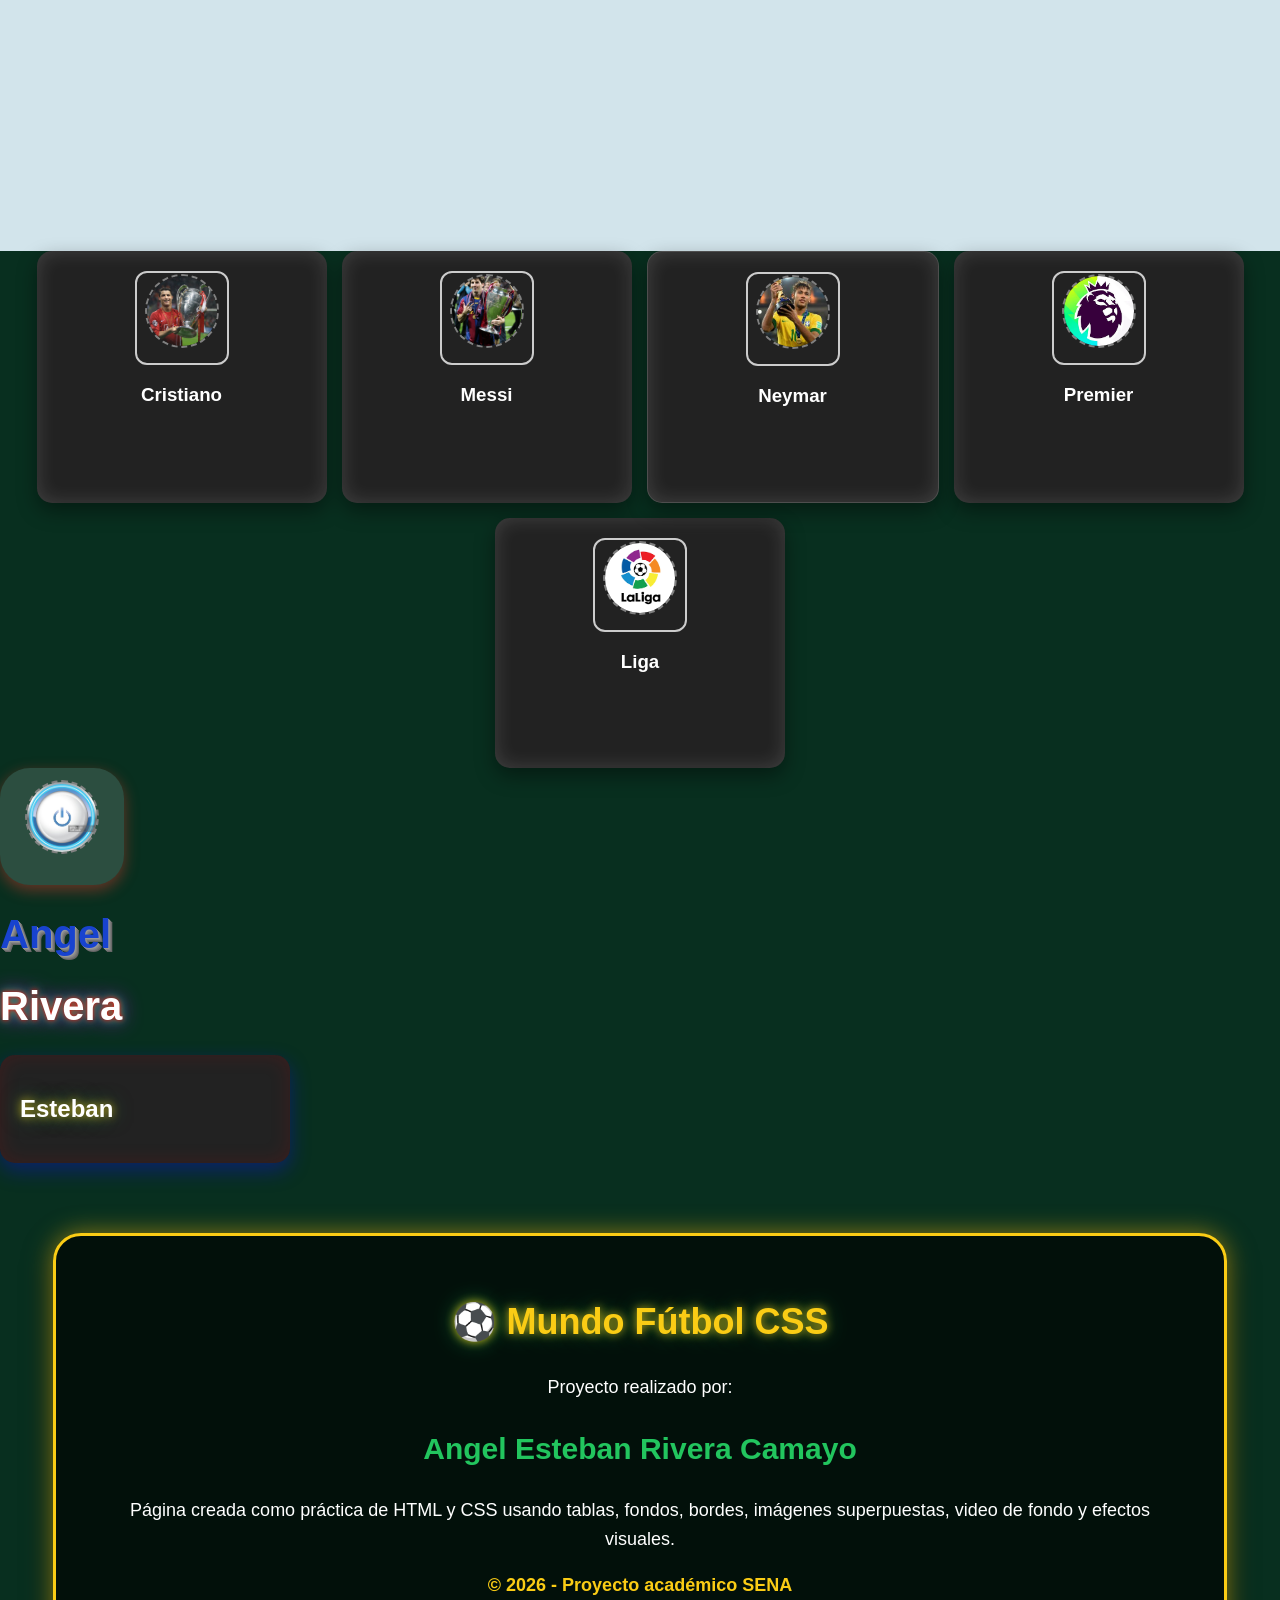
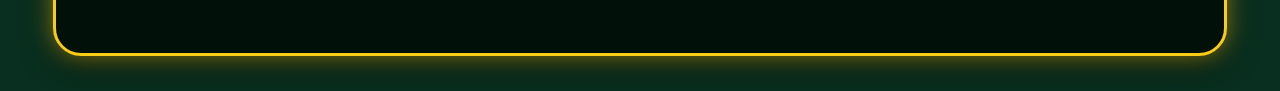
==== commit 9d7b60bc: "Subo nuevos temas de shadow" ====
--- a/index.html
+++ b/index.html
@@ -566,6 +566,99 @@
     ⚽ Mundo Fútbol CSS
 </h1>
 
+<!-- PIN 3D FUTURISTA -->
+
+<div class="contenedor-pin3d">
+
+    
+    <div class="">
+
+        
+   
+
+   
+
+        <div class="scene">
+
+         
+
+            <div class="disk">
+                <div class="disk-top"></div>
+                <div class="disk-side"></div>
+            </div>
+
+            <div class="pin">
+                <div class="face front"></div>
+                <div class="face back"></div>
+                <div class="face left"></div>
+                <div class="face right"></div>
+            </div>
+
+        </div>
+
+    </div>
+
+</div>
+
+<div class="contenedor-cajas">
+
+    <div class="caja caja1">
+        <div class="marco-imagen">
+            <img src="imagenes/cristiano.png" class="imagen">
+        </div>
+        <h3>Cristiano</h3>
+        
+    </div>
+
+    <div class="caja caja2">
+        <div class="marco-imagen">
+            <img src="imagenes/messi.png" class="imagen">
+        </div>
+        <h3>Messi</h3>
+        
+    </div>
+
+    <div class="caja caja3">
+        <div class="marco-imagen">
+            <img src="imagenes/neymar.png" class="imagen">
+        </div>
+        <h3>Neymar</h3>
+        
+    </div>
+
+    <div class="caja caja4">
+        <div class="marco-imagen">
+            <img src="imagenes/premier.png" class="imagen">
+        </div>
+        <h3>Premier</h3>
+        
+    </div>
+
+    <div class="caja caja5">
+        <div class="marco-imagen">
+            <img src="imagenes/liga.png" class="imagen">
+        </div>
+        <h3>Liga</h3>
+        
+    </div>
+
+</div>
+
+<button class="btn-apagar">
+     <img src="imagenes/boton.png" class="imagen">
+    
+</button>
+
+</div>
+
+<h1 class="texto5">Angel</h1>
+<h1 class="texto4">Rivera</h1>
+
+<div class="hcaja">
+    <h2>Esteban</h2>
+</div>
+
+
         <!-- FOOTER -->
 
         <footer class="footer">
--- a/style.css
+++ b/style.css
@@ -1053,4 +1053,489 @@
             black 45%,
             transparent 70%
         );
-}+}
+
+/* CONTENEDOR GENERAL */
+
+.contenedor-pin3d{
+
+    width: 100%;
+
+    height: 800px;
+
+    background: #d2e4eb;
+
+    display: flex;
+
+    justify-content: center;
+
+    align-items: center;
+
+    overflow: hidden;
+
+    margin-top: 100px;
+}
+
+/* CONTENEDOR 3D */
+
+.canvas-3d{
+
+    perspective: 1000px;
+
+    width: 600px;
+
+    height: 600px;
+
+    display: flex;
+
+    justify-content: center;
+
+    align-items: center;
+}
+
+/* ESCENA */
+
+.scene{
+
+    position: relative;
+
+    width: 100%;
+
+    height: 100%;
+
+    transform-style: preserve-3d;
+
+    transform:
+    rotateX(65deg)
+    rotateZ(-20deg);
+}
+
+/* =======================
+   DISCO / BASE
+======================= */
+
+.disk{
+
+    position: absolute;
+
+    width: 450px;
+
+    height: 450px;
+
+    top: 50%;
+
+    left: 50%;
+
+    margin-top: -225px;
+
+    margin-left: -225px;
+
+    transform-style: preserve-3d;
+}
+
+/* SUPERFICIE */
+
+.disk-top{
+
+    position: absolute;
+
+    width: 100%;
+
+    height: 100%;
+
+    border-radius: 50%;
+
+    background-image:
+    url("imagenes/planeta.png");
+
+    background-size: cover;
+
+    background-position: center;
+
+    background-repeat: no-repeat;
+
+    box-shadow:
+
+    inset 0 0 40px rgba(0,0,0,0.25),
+
+    0 0 50px rgba(0,153,255,0.4),
+
+    0 40px 80px rgba(0,0,0,0.4);
+}
+
+/* BRILLO */
+
+.disk-top::before{
+
+    content: "";
+
+    position: absolute;
+
+    width: 220px;
+
+    height: 100px;
+
+    border-radius: 50%;
+
+    top: 40px;
+
+    left: 80px;
+
+    background:
+    radial-gradient(
+        ellipse,
+        rgba(255,255,255,0.45),
+        transparent 70%
+    );
+
+    filter: blur(10px);
+}
+
+/* GROSOR */
+
+.disk-side{
+
+    position: absolute;
+
+    width: 100%;
+
+    height: 100%;
+
+    border-radius: 50%;
+
+    background:
+    linear-gradient(
+        to bottom,
+        #243949,
+        #111822
+    );
+
+    transform:
+    translateZ(-20px);
+
+    filter: brightness(0.6);
+}
+
+/* =======================
+   PIN 3D METÓDICO Y EXACTO
+======================= */
+
+.pin {
+    position: absolute;
+    width: 120px;
+    height: 200px;
+    top: 50%;
+    left: 50%;
+    margin-left: -60px; /* Centrado perfecto */
+    margin-top: -200px; /* El pivote queda exactamente en la punta inferior */
+    transform-style: preserve-3d;
+    
+    /* Control de la escena: Ajusta la rotación global aquí */
+    transform: rotateX(-75deg) rotateY(0deg); 
+    transform-origin: bottom center;
+}
+
+/* Base común para todas las caras: todas nacen en el mismo centro */
+.face {
+    position: absolute;
+    top: 0;
+    left: 0;
+    height: 100%;
+}
+
+/* FRENTE: Triángulo apuntando hacia abajo */
+.front {
+    width: 120px;
+    background: linear-gradient(
+        to bottom,
+        #fcd116 50%,
+        #003893 75%,
+        #ce1126 100%
+    );
+    clip-path: polygon(0% 0%, 100% 0%, 50% 100%);
+    /* Se empuja hacia adelante en el eje Z */
+    transform: translateZ(15px) rotateX(-4deg);
+    transform-origin: bottom center;
+}
+
+/* ATRÁS: Triángulo idéntico, empujado hacia atrás */
+.back {
+    width: 120px;
+    background: #151515;
+    clip-path: polygon(0% 0%, 100% 0%, 50% 100%);
+    /* Se empuja hacia atrás en el eje Z y se voltea */
+    transform: rotateY(180deg) translateZ(15px) rotateX(-4deg);
+    transform-origin: bottom center;
+}
+
+
+
+.left {
+    width: 30px;
+    left: 55px; 
+
+    background: #55bbda;
+    clip-path: polygon(0% 0%, 120% 0%, 50% 100%);
+
+    transform: rotateY(-90deg) translateZ(15px) rotateX(-16deg);
+    transform-origin: bottom center;
+}
+.right {
+    width: 30px;
+    left: 40px;
+
+    background: #55bbda;
+    clip-path: polygon(0% 0%, 100% 0%, 50% 100%);
+
+    transform: rotateY(90deg) translateZ(15px) rotateX(-16deg);
+    transform-origin: bottom center;
+}
+
+/* =======================
+   CONTENEDORES DE IMAGEN
+======================= */
+
+.info-box{
+    position: absolute;
+
+    width: 180px;
+    height: 140px;
+
+    background: white;
+
+    border: 3px solid #e53935;
+    border-radius: 12px;
+
+    overflow: hidden;
+
+    box-shadow:
+        0 8px 20px rgba(0,0,0,.25);
+
+    z-index: 100;
+}
+
+.info-box img{
+    width: 100%;
+    height: 100%;
+    object-fit: cover;
+}
+
+/* IZQUIERDA */
+.info-left{
+    top: 30px;
+    left: -50px;
+}
+
+/* DERECHA */
+.info-right{
+    top: 30px;
+    right: -50px;
+}
+
+/* CONTENEDOR */
+.contenedor-cajas{
+    display: flex;
+    gap: 20px;
+    flex-wrap: wrap;
+    justify-content: center;
+}
+
+/* ESTILO GENERAL */
+.caja{
+    width: 220px;
+    min-height: 280px;
+    padding: 15px;
+    border-radius: 15px;
+    text-align: center;
+}
+
+/* ESPACIO PARA IMAGEN */
+.imagen{
+    width: 100px;
+    height: 100px;
+    margin: 0 auto 15px;
+    border: 2px dashed gray;
+    border-radius: 50%;
+}
+
+/* CAJA 1 → BOX-SHADOW */
+.caja1{
+    background: rgb(201, 11, 11);
+    box-shadow: 0 8px 20px rgba(0,0,0,.25);
+}
+
+/* CAJA 2 → TRANSFORM + TRANSITION */
+.caja2{
+    background: white;
+    transition: .4s;
+}
+
+.caja2:hover{
+    transform: scale(1.08) rotate(3deg);
+}
+
+/* CAJA 3 → BACKDROP-FILTER */
+.caja3{
+    background: rgba(255,255,255,.15);
+    backdrop-filter: blur(12px);
+    -webkit-backdrop-filter: blur(12px);
+    border: 1px solid rgba(255,255,255,.2);
+    color: white;
+}
+
+/* CAJA 4 → LINEAR-GRADIENT */
+.caja4{
+    background: linear-gradient(135deg, #00bfff, #8a2be2);
+    color: white;
+}
+
+/* CAJA 5 → EFECTO NEÓN */
+.caja5{
+    background: #111;
+    color: white;
+    box-shadow:
+        0 0 10px cyan,
+        0 0 20px cyan,
+        0 0 40px cyan;
+}
+
+/* CONTENEDOR */
+.contenedor-cajas{
+    display: flex;
+    gap: 15px;
+    justify-content: center;
+    flex-wrap: wrap;
+}
+
+/* CAJAS */
+.caja{
+    width: 170px;
+    min-height: 210px;
+    padding: 12px;
+    border-radius: 15px;
+    text-align: center;
+}
+
+/* MARCO DE LA IMAGEN */
+.marco-imagen{
+    width: 90px;
+    height: 90px;
+    margin: 0 auto 12px;
+    border: 2px solid #ccc;
+    border-radius: 12px;
+    display: flex;
+    justify-content: center;
+    align-items: center;
+}
+
+/* IMAGEN */
+.imagen{
+    width: 70px;
+    height: 70px;
+    object-fit: cover;
+}
+
+/* CAJA 1 - BOX SHADOW */
+.caja1{
+    background: rgb(219, 15, 15);
+    box-shadow: 0 8px 15px rgba(0,0,0,.2);
+}
+
+/* CAJA 2 - TRANSFORM */
+.caja2{
+    background: rgb(11, 216, 103);
+    transition: .3s;
+}
+
+.caja2:hover{
+    transform: scale(1.08);
+}
+
+/* CAJA 3 - BACKDROP FILTER */
+.caja3{
+    background: rgba(9, 11, 150, 0.15);
+    backdrop-filter: blur(10px);
+    border: 1px solid rgba(255,255,255,.2);
+    color: white;
+}
+
+/* CAJA 4 - GRADIENT */
+.caja4{
+    background: linear-gradient(135deg,#00bfff,#8a2be2);
+    color: white;
+}
+
+/* CAJA 5 - NEÓN */
+.caja5{
+    background: #111;
+    color: white;
+    box-shadow:
+        0 0 10px cyan,
+        0 0 20px cyan;
+}
+
+.btn-apagar{
+    padding: 12px 25px;
+    border: none;
+    border-radius: 30px;
+    background: rgba(255,255,255,.15);
+    color: rgb(10, 199, 189);
+    font-size: 16px;
+    font-weight: bold;
+    cursor: pointer;
+    box-shadow: 0 5px 15px rgba(255,59,48,.4);
+    transition: .3s;
+}
+
+.btn-apagar:hover{
+    background: #5f49be;
+    transform: scale(1.05);
+}
+
+.btn-apagar:active{
+    transform: scale(.95);
+}
+
+.texto5{
+    font-size: 40px;
+    color: rgb(24, 67, 207);
+    text-shadow:
+        1px 1px 0 #999,
+        2px 2px 0 #888,
+        3px 3px 0 #777,
+        4px 4px 0 #666;
+}
+.texto4{
+    font-size: 40px;
+    color: white;
+    text-shadow:
+        0 0 5px red,
+        0 0 10px rgb(20, 216, 125),
+        0 0 20px rgb(171, 18, 209);
+}
+
+
+.hcaja{
+    width: 250px;
+    padding: 20px;
+    background: #222;
+    border-radius: 15px;
+
+    /* Box Shadow con inset y rgba */
+    box-shadow:
+        inset 0 0 20px rgba(216, 6, 6, 0.15),
+        0 8px 20px rgba(17, 14, 214, 0.4);
+}
+
+.caja{
+    width: 250px;
+    padding: 20px;
+    background: #222;
+    border-radius: 15px;
+
+    /* Box Shadow con inset y rgba */
+    box-shadow:
+        inset 0 0 20px rgba(255,255,255,.15),
+        0 8px 20px rgba(0,0,0,.4);
+}
+
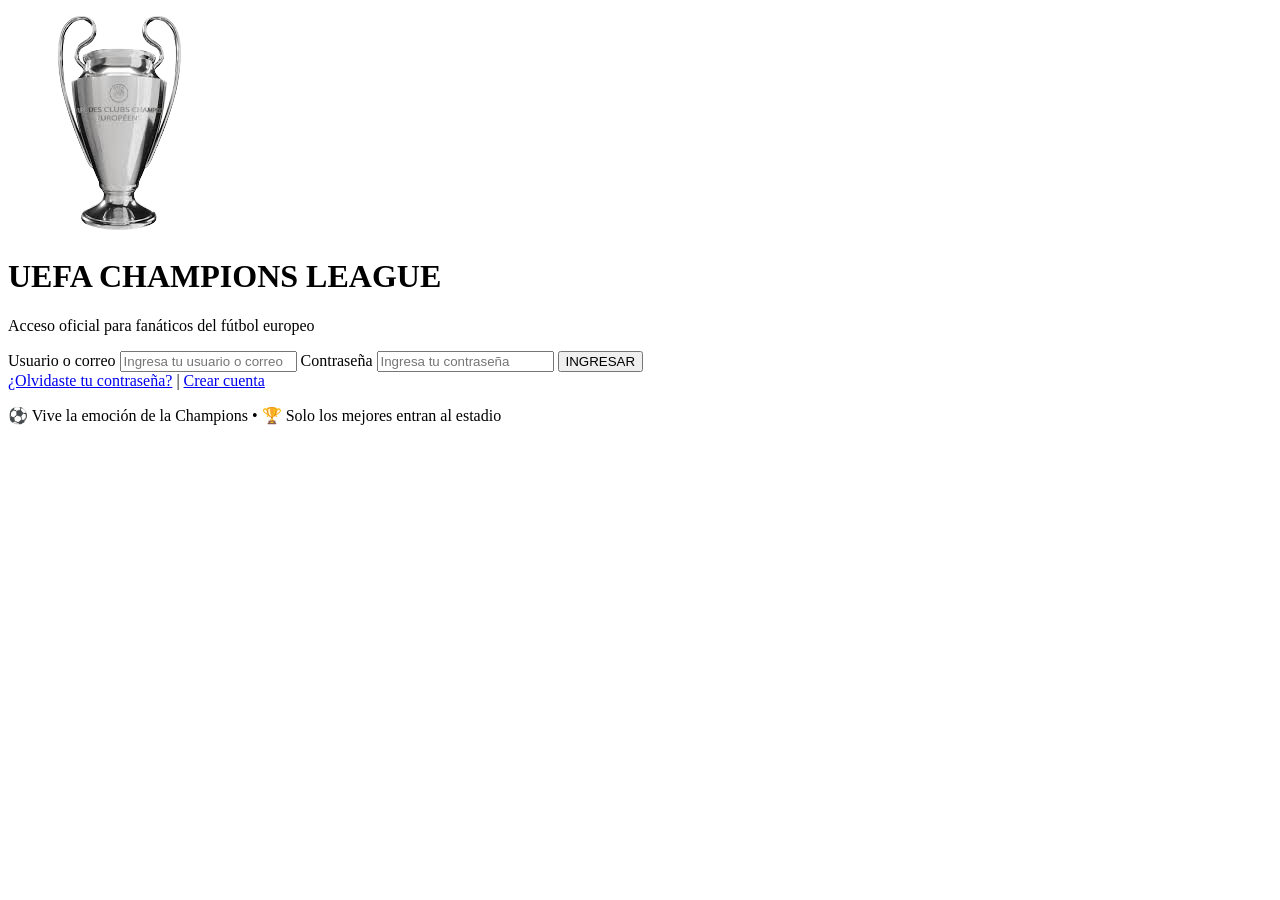
==== commit 96c08c12: "Subo index.html modificado" ====
--- a/index.html
+++ b/index.html
@@ -1,691 +1,52 @@
 <!DOCTYPE html>
 <html lang="es">
-
 <head>
     <meta charset="UTF-8">
     <meta name="viewport" content="width=device-width, initial-scale=1.0">
-    <title>Mundo Fútbol CSS</title>
+    <title>UEFA Champions League Login</title>
 
-    <link rel="stylesheet" href="style.css?v=2">
+    <link rel="stylesheet" href="index.html">
 </head>
-
 <body>
 
-    <!-- VIDEO FONDO -->
+    <div class="fondo"></div>
 
-    <video class="video-fondo" autoplay muted loop>
-        <source src="videos/video-futbol.mp4" type="video/mp4">
-    </video>
+<div class="login">
 
-    <div class="capa-oscura"></div>
+    <img src="imagenes/copa.png" class="copa">
 
-    <!-- CONTENIDO -->
+    <h1>UEFA CHAMPIONS LEAGUE</h1>
 
-    <main class="contenido">
+    <p class="subtitulo">Acceso oficial para fanáticos del fútbol europeo</p>
 
-        <!-- PORTADA -->
+    <!-- USUARIO -->
+    <label>Usuario o correo</label>
+    <input type="text" placeholder="Ingresa tu usuario o correo">
 
-        <header class="portada">
+    <!-- CONTRASEÑA -->
+    <label>Contraseña</label>
+    <input type="password" placeholder="Ingresa tu contraseña">
 
-            <h1>⚽ Mundo Fútbol CSS</h1>
+    <button onclick="ingresar()">INGRESAR</button>
 
-            <p>
-                Presentación de tablas, bordes,
-                formas y fondos
-            </p>
-
-        </header>
-
-        <!-- TABLA PRINCIPAL -->
-
-        <section class="seccion">
-
-            <h2>🏆 Tabla Principal de Jugadores</h2>
-
-            <table class="tabla-principal" cellpadding="12" cellspacing="0">
-
-                <tr>
-                    <th>ID</th>
-                    <th>Jugador</th>
-                    <th>Equipo</th>
-                    <th>País</th>
-                    <th>Posición</th>
-                    <th>Dorsal</th>
-                    <th>Estado</th>
-                </tr>
-
-                <tr class="fila-verde">
-                    <td>1</td>
-                    <td>Lionel Messi</td>
-                    <td>Inter Miami</td>
-                    <td>Argentina</td>
-                    <td>Delantero</td>
-                    <td>10</td>
-                    <td>Activo</td>
-                </tr>
-
-                <tr class="fila-clara">
-                    <td>2</td>
-                    <td>Cristiano Ronaldo</td>
-                    <td>Al Nassr</td>
-                    <td>Portugal</td>
-                    <td>Delantero</td>
-                    <td>7</td>
-                    <td>Activo</td>
-                </tr>
-
-                <tr class="fila-verde">
-                    <td>3</td>
-                    <td>Neymar Jr</td>
-                    <td>Santos</td>
-                    <td>Brasil</td>
-                    <td>Extremo</td>
-                    <td>10</td>
-                    <td>Activo</td>
-                </tr>
-
-            </table>
-
-        </section>
-
-        <!-- CARDS -->
-
-        <section class="seccion jugadores">
-
-            <h2>⭐ Jugadores Legendarios</h2>
-
-            <div class="contenedor-cards">
-
-                <div class="card">
-
-                    <img src="imagenes/messi.png" alt="Messi">
-
-                    <h3>Lionel Messi</h3>
-
-                    <p>Argentina</p>
-
-                    <p>Inter Miami</p>
-
-                </div>
-
-                <div class="card">
-
-                    <img src="imagenes/cristiano.png" alt="Cristiano Ronaldo">
-
-                    <h3>Cristiano Ronaldo</h3>
-
-                    <p>Portugal</p>
-
-                    <p>Al Nassr</p>
-
-                </div>
-
-                <div class="card">
-
-                    <img src="imagenes/neymar.png" alt="Neymar">
-
-                    <h3>Neymar Jr</h3>
-
-                    <p>Brasil</p>
-
-                    <p>Santos</p>
-
-                </div>
-
-            </div>
-
-        </section>
-
-        <!-- TABLAS ALINEADAS -->
-
-        <section class="seccion">
-
-            <h2>📊 Tablas Alineadas</h2>
-
-            <div class="contenedor-tablas">
-
-                <div class="caja-tabla">
-
-                    <h3>Delanteros</h3>
-
-                    <table class="tabla-izquierda" cellpadding="10" cellspacing="0">
-
-                        <tr>
-                            <th>ID</th>
-                            <th>Jugador</th>
-                        </tr>
-
-                        <tr>
-                            <td>1</td>
-                            <td class="texto-izquierda">Messi</td>
-                        </tr>
-
-                        <tr>
-                            <td>2</td>
-                            <td class="texto-izquierda">Cristiano</td>
-                        </tr>
-
-                    </table>
-
-                </div>
-
-                <div class="caja-tabla">
-
-                    <h3>Equipos</h3>
-
-                    <table class="tabla-centro" cellpadding="10" cellspacing="0">
-
-                        <tr>
-                            <th>ID</th>
-                            <th>Equipo</th>
-                        </tr>
-
-                        <tr>
-                            <td>1</td>
-                            <td class="texto-centro">Inter Miami</td>
-                        </tr>
-
-                        <tr>
-                            <td>2</td>
-                            <td class="texto-centro">Al Nassr</td>
-                        </tr>
-
-                    </table>
-
-                </div>
-
-                <div class="caja-tabla">
-
-                    <h3>Países</h3>
-
-                    <table class="tabla-derecha" cellpadding="10" cellspacing="0">
-
-                        <tr>
-                            <th>ID</th>
-                            <th>País</th>
-                        </tr>
-
-                        <tr>
-                            <td>1</td>
-                            <td class="texto-derecha">Argentina</td>
-                        </tr>
-
-                        <tr>
-                            <td>2</td>
-                            <td class="texto-derecha">Portugal</td>
-                        </tr>
-
-                    </table>
-
-                </div>
-
-            </div>
-
-        </section>
-
-        <!-- BORDES -->
-
-        <section class="seccion">
-
-            <h2>🧱 Ejemplos de Border Style</h2>
-
-            <div class="contenedor-bordes">
-
-                <div class="borde solid">solid</div>
-
-                <div class="borde dashed">dashed</div>
-
-                <div class="borde dotted">dotted</div>
-
-                <div class="borde double">double</div>
-
-                <div class="borde groove">groove</div>
-
-                <div class="borde ridge">ridge</div>
-                <div class="borde inset">inset</div>
-
-                <div class="borde outset">outset</div>
-
-                <div class="borde none">none</div>
-
-                <div class="borde hidden">hidden</div>
-                <div class="borde-diferente">
-                Bordes Diferentes
-                </div>
-
-            </div>
-
-        </section>
-
-        <!-- FORMAS -->
-
-        <section class="seccion">
-
-            <h2>🔵 Border Radius y Formas</h2>
-
-            <div class="contenedor-formas">
-
-                <div class="forma balon"></div>
-
-                <div class="forma tarjeta"></div>
-
-                <div class="forma escudo"></div>
-                
-
-            </div>
-
-        </section>
-
-        <!-- FONDOS -->
-
-        <section class="seccion">
-
-            <h2>🖼️ Fondos con Background</h2>
-
-            <div class="fondo-repeat">
-                <h3>Background Repeat</h3>
-            </div>
-
-            <div class="fondo-cover">
-                <h3>Background Cover</h3>
-            </div>
-
-            <div class="fondo-contain">
-                <h3>Background Contain</h3>
-            </div>
-
-            <div class="fondo-position">
-                <h3>Background Position + Size en %</h3>
-            </div>
-
-        </section>
-
-        <!-- IMAGEN SUPERPUESTA -->
-
-        <section class="seccion">
-
-            <h2>🎯 Imagen Sobre Otra</h2>
-
-            <div class="imagen-superpuesta">
-
-                <h3>
-                    Tiro Libre: Fondo + Barrera + Jugador
-                </h3>
-
-                <img class="barrera-tiro"
-                    src="imagenes/barrera.png"
-                    alt="Barrera de jugadores">
-
-                <img class="jugador-tiro"
-                    src="imagenes/tirolibre.png"
-                    alt="Jugador pateando">
-
-            </div>
-
-        </section>
-
-        <!-- CLIP PATH -->
-
-        <section class="seccion">
-
-            <h2>🔺 Formas con Clip Path</h2>
-
-            <div class="contenedor1">
-
-                <div class="card">
-
-                    <div class="triangle"></div>
-
-                    <button class="boton boton1">
-                        Messi
-                    </button>
-
-                </div>
-
-                <div class="card">
-
-                    <div class="octagono"></div>
-
-                    <button class="boton boton2">
-                        Cristiano
-                    </button>
-
-                </div>
-
-                <div class="card">
-
-                    <div class="estrella"></div>
-
-                    <button class="boton boton3">
-                        Neymar
-                    </button>
-
-                </div>
-
-            </div>
-
-        </section>
-
-        <!-- HERO -->
-
-        <section class="hero">
-
-            <div class="hero-contenido">
-
-                <h1>⚽ Hero Football</h1>
-
-                <p>
-                    Hero section con linear-gradient,
-                    rgba y background image
-                </p>
-
-                <button class="hero-btn">
-                    Ver Más
-                </button>
-
-            </div>
-
-        </section>
-
-        <!-- MASK -->
-
-        <section class="seccion">
-
-            <h2>🎭 Masked Image</h2>
-
-            <div class="masked"></div>
-
-        </section>
-
-        <div class="mask-radial"></div>
-
-        <!-- DEGRADADOS -->
-
-        <div class="contenedor"></div>
-
-        <div class="degradado-lineal"></div>
-
-        <div class="degradado-dos-colores"></div>
-
-        <div class="degradado-personalizado"></div>
-
-        <!-- LINEAR GRADIENT INLINE -->
-
-        <div style="
-            width: 400px;
-            height: 200px;
-            margin: 50px auto;
-            border: 2px solid #000;
-            background: linear-gradient(
-                to top right,
-                rgb(255, 0, 0),
-                white,
-                rgb(0, 4, 255)
-            );
-        ">
-        </div>
-
-        <!-- RADIAL 1 -->
-
-        <div style="
-            height: 200px;
-            width: 400px;
-            margin: 50px auto;
-            border: 5px solid black;
-
-            background-image: radial-gradient(
-                circle closest-side at 20% 20%,
-                red,
-                green,
-                orange
-            );
-        ">
-        </div>
-
-        <!-- RADIAL 2 -->
-
-        <div style="
-            height: 200px;
-            width: 400px;
-            margin: 50px auto;
-            border: 5px solid black;
-
-            background-image: radial-gradient(
-                circle farthest-side at 20% 20%,
-                red,
-                green,
-                orange
-            );
-        ">
-        </div>
-
-        <!-- RADIAL 3 -->
-
-        <div style="
-            height: 200px;
-            width: 400px;
-            margin: 50px auto;
-            border: 5px solid black;
-
-            background-image: radial-gradient(
-                circle farthest-corner at 20% 20%,
-                red,
-                green,
-                orange
-            );
-        ">
-        </div>
-
-        <!-- RADIAL 4 -->
-
-        <div style="
-            height: 200px;
-            width: 400px;
-            margin: 50px auto;
-            border: 5px solid black;
-
-            background-image: radial-gradient(
-                ellipse closest-corner at 20% 20%,
-                red,
-                green,
-                orange
-            );
-        ">
-        </div>
-
-        <!-- REPEATING RADIAL -->
-
-        <div style="
-            height: 200px;
-            width: 400px;
-            margin: 50px auto;
-            border: 5px solid black;
-
-            background-image: repeating-radial-gradient(
-                circle at 20% 20%,
-                rgb(255, 0, 234) 10%,
-                green 20%,
-                orange 30%
-            );
-        ">
-        </div>
-
-        <!-- REPEATING RADIAL ANIMADO -->
-
-        <div style="
-            height: 300px;
-            width: 500px;
-            margin: 50px auto;
-            border: 6px solid black;
-
-            background-image: repeating-radial-gradient(
-                circle at center,
-                #ff0000 0%,
-                #ff00ff 8%,
-                #00ffff 16%,
-                #ffff00 24%,
-                #0000ff 32%,
-                #00ff00 40%
-            );
-
-            animation: girar 5s linear infinite;
-        ">
-        </div>
-
-        <!-- PAISAJE -->
-
-        <div class="paisaje">
-
-            <div class="sol"></div>
-
-        </div>
-
-
-<section class="seccion">
-
-    <h2>📌 Background Attachment</h2>
-
-    <div class="scroll-bg">
-        <h3>SCROLL</h3>
+    <div class="opciones">
+        <a href="#">¿Olvidaste tu contraseña?</a>
+        <span>|</span>
+        <a href="#">Crear cuenta</a>
     </div>
-
-    <div class="fixed-bg">
-        <h3>FIXED</h3>
-    </div>
-
-    <div class="local-bg">
-
-        
-    </div>
-
-</section>
-        <div class="conic"></div>
-
-
-        <h1 class="gradient-text">
-    ⚽ Mundo Fútbol CSS
-</h1>
-
-<!-- PIN 3D FUTURISTA -->
-
-<div class="contenedor-pin3d">
-
-    
-    <div class="">
-
-        
-   
 
    
 
-        <div class="scene">
-
-         
-
-            <div class="disk">
-                <div class="disk-top"></div>
-                <div class="disk-side"></div>
-            </div>
-
-            <div class="pin">
-                <div class="face front"></div>
-                <div class="face back"></div>
-                <div class="face left"></div>
-                <div class="face right"></div>
-            </div>
-
-        </div>
-
-    </div>
+    <p class="extra">
+        ⚽ Vive la emoción de la Champions • 🏆 Solo los mejores entran al estadio
+    </p>
 
 </div>
 
-<div class="contenedor-cajas">
-
-    <div class="caja caja1">
-        <div class="marco-imagen">
-            <img src="imagenes/cristiano.png" class="imagen">
-        </div>
-        <h3>Cristiano</h3>
-        
-    </div>
-
-    <div class="caja caja2">
-        <div class="marco-imagen">
-            <img src="imagenes/messi.png" class="imagen">
-        </div>
-        <h3>Messi</h3>
-        
-    </div>
-
-    <div class="caja caja3">
-        <div class="marco-imagen">
-            <img src="imagenes/neymar.png" class="imagen">
-        </div>
-        <h3>Neymar</h3>
-        
-    </div>
-
-    <div class="caja caja4">
-        <div class="marco-imagen">
-            <img src="imagenes/premier.png" class="imagen">
-        </div>
-        <h3>Premier</h3>
-        
-    </div>
-
-    <div class="caja caja5">
-        <div class="marco-imagen">
-            <img src="imagenes/liga.png" class="imagen">
-        </div>
-        <h3>Liga</h3>
-        
-    </div>
-
-</div>
-
-<button class="btn-apagar">
-     <img src="imagenes/boton.png" class="imagen">
-    
-</button>
-
-</div>
-
-<h1 class="texto5">Angel</h1>
-<h1 class="texto4">Rivera</h1>
-
-<div class="hcaja">
-    <h2>Esteban</h2>
-</div>
-
-
-        <!-- FOOTER -->
-
-        <footer class="footer">
-
-            <h2>⚽ Mundo Fútbol CSS</h2>
-
-            <p>Proyecto realizado por:</p>
-
-            <h3>Angel Esteban Rivera Camayo</h3>
-
-            <p class="footer-texto">
-
-                Página creada como práctica de HTML y CSS
-                usando tablas, fondos, bordes,
-                imágenes superpuestas, video de fondo
-                y efectos visuales.
-
-            </p>
-
-            <p class="footer-copy">
-                © 2026 - Proyecto académico SENA
-            </p>
-
-        </footer>
-
-    </main>
-
+<script>
+function ingresar(){
+    window.location.href="principal.html";
+}
+</script>
 </body>
-
 </html>
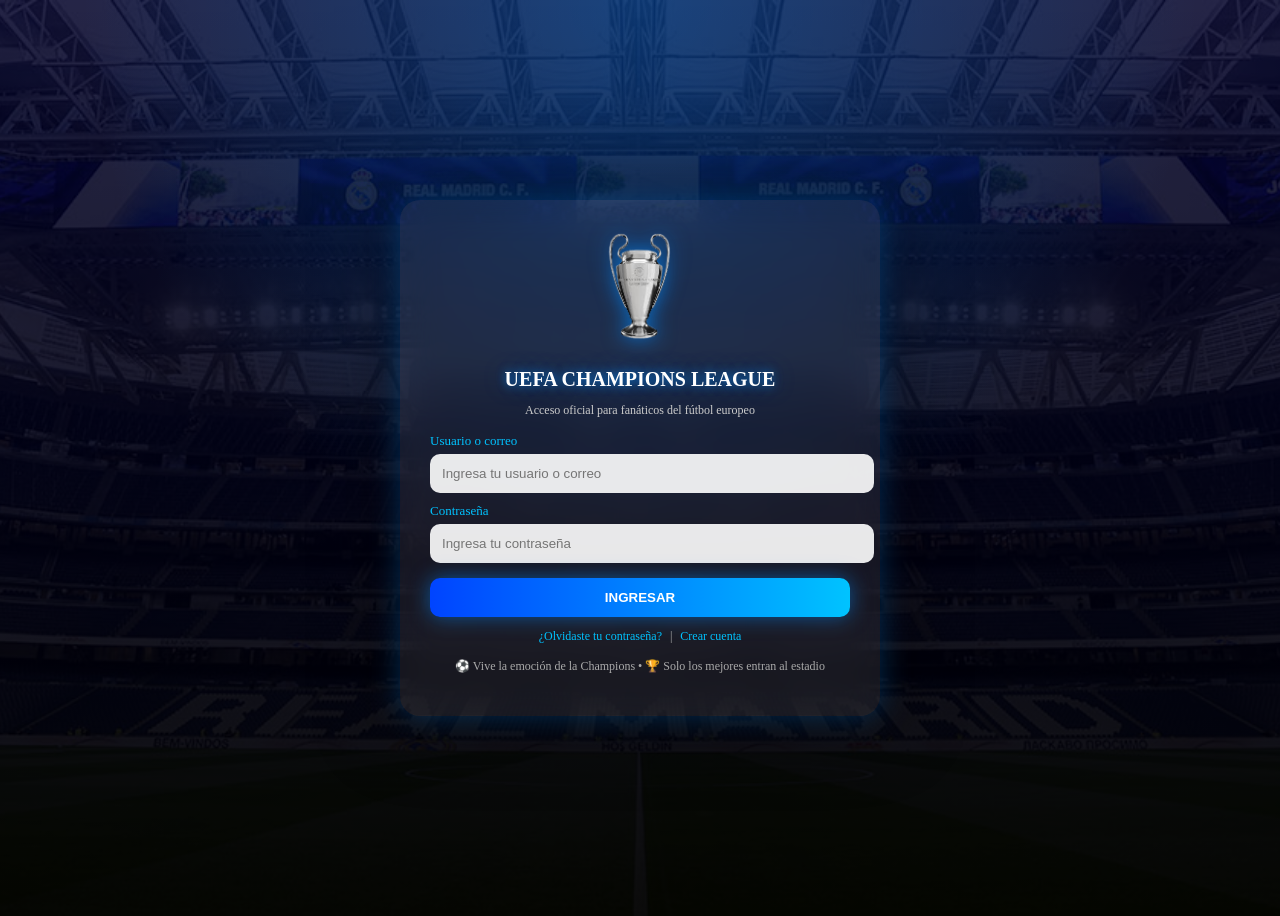
==== commit a948d18d: "Subo cambios en el README y el index" ====
--- a/index.html
+++ b/index.html
@@ -5,7 +5,7 @@
     <meta name="viewport" content="width=device-width, initial-scale=1.0">
     <title>UEFA Champions League Login</title>
 
-    <link rel="stylesheet" href="index.html">
+    <link rel="stylesheet" href="login.css">
 </head>
 <body>
 
--- a/login.css
+++ b/login.css
@@ -0,0 +1,152 @@
+/* FONDO */
+body{
+    min-height:100vh;
+    display:flex;
+    justify-content:center;
+    align-items:center;
+    overflow:hidden;
+
+    background:
+    radial-gradient(circle at top, rgba(0,140,255,.3), transparent 50%),
+    linear-gradient(rgba(0,0,40,.85), rgba(0,0,0,.95)),
+    url("imagenes/real.png");
+
+    background-size:cover;
+    background-position:center;
+}
+
+/* LOGIN */
+.login{
+    width:420px;
+    padding:30px;
+
+    background:rgba(255,255,255,.08);
+    backdrop-filter:blur(18px);
+
+    border-radius:20px;
+
+    text-align:center;
+
+    box-shadow:
+    0 0 30px rgba(0,140,255,.3),
+    0 0 80px rgba(0,0,0,.6);
+}
+
+/* COPA */
+.copa{
+    width:110px;
+    margin-bottom:10px;
+
+    animation:girar 8s linear infinite;
+    filter:drop-shadow(0 0 10px rgba(0,140,255,.7));
+}
+
+@keyframes girar{
+    from{transform:rotate(0deg);}
+    to{transform:rotate(360deg);}
+}
+
+/* TITULO */
+h1{
+    color:white;
+    font-size:20px;
+
+    text-shadow:
+    0 0 10px rgba(0,140,255,.8),
+    0 0 25px rgba(0,140,255,.4);
+
+    margin-bottom:5px;
+}
+
+/* SUBTITULO */
+.subtitulo{
+    color:#ccc;
+    font-size:12px;
+    margin-bottom:15px;
+}
+
+/* LABELS */
+label{
+    display:block;
+    text-align:left;
+    color:#00c3ff;
+    font-size:13px;
+    margin:10px 0 5px;
+}
+
+/* INPUTS */
+input{
+    width:100%;
+    padding:12px;
+
+    border:none;
+    outline:none;
+    border-radius:10px;
+
+    background:rgba(255,255,255,.9);
+
+    transition:.3s;
+}
+
+input:focus{
+    transform:scale(1.03);
+    box-shadow:0 0 15px rgba(0,140,255,.6);
+}
+
+/* BOTÓN PRINCIPAL */
+button{
+    width:100%;
+    padding:12px;
+
+    margin-top:15px;
+
+    border:none;
+    border-radius:10px;
+
+    background:linear-gradient(90deg,#0044ff,#00c3ff,#0044ff);
+    background-size:200%;
+
+    color:white;
+    font-weight:bold;
+
+    cursor:pointer;
+
+    transition:.4s;
+
+    box-shadow:0 0 20px rgba(0,140,255,.5);
+}
+
+button:hover{
+    transform:scale(1.05);
+    background-position:right;
+}
+
+/* OPCIONES */
+.opciones{
+    margin-top:12px;
+    font-size:12px;
+}
+
+.opciones a{
+    color:#00c3ff;
+    text-decoration:none;
+    margin:0 5px;
+}
+
+.opciones span{
+    color:#aaa;
+}
+
+
+/* TEXTO FINAL */
+.extra{
+    margin-top:15px;
+    font-size:12px;
+    color:#aaa;
+    animation:parpadeo 3s infinite;
+}
+
+@keyframes parpadeo{
+    0%,100%{opacity:1;}
+    50%{opacity:.4;}
+}
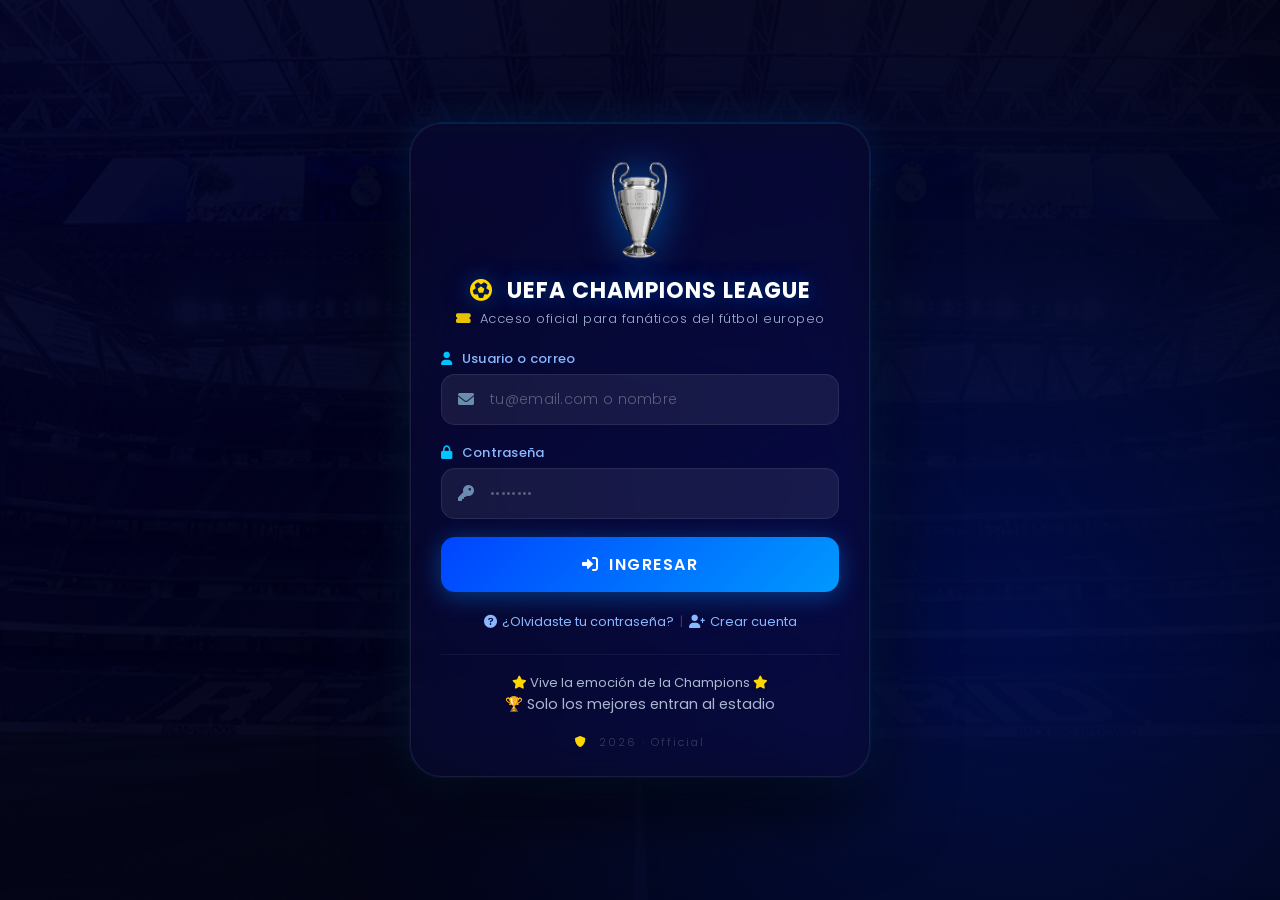
==== commit bbbb9f75: "Subo nuevos cambios" ====
--- a/index.html
+++ b/index.html
@@ -1,52 +1,89 @@
 <!DOCTYPE html>
 <html lang="es">
 <head>
-    <meta charset="UTF-8">
-    <meta name="viewport" content="width=device-width, initial-scale=1.0">
-    <title>UEFA Champions League Login</title>
+    <meta charset="UTF-8" />
+    <meta name="viewport" content="width=device-width, initial-scale=1.0" />
+    <title>UEFA Champions League – Acceso VIP</title>
 
-    <link rel="stylesheet" href="login.css">
+    <!-- Google Fonts -->
+    <link href="https://fonts.googleapis.com/css2?family=Poppins:wght@300;400;600;700&display=swap" rel="stylesheet" />
+    <!-- Font Awesome 6 (iconos) -->
+    <link rel="stylesheet" href="https://cdnjs.cloudflare.com/ajax/libs/font-awesome/6.0.0-beta3/css/all.min.css" />
+    <!-- Tu CSS mejorado -->
+    <link rel="stylesheet" href="login.css" />
 </head>
 <body>
 
-    <div class="fondo"></div>
+    <!-- FONDO DINÁMICO (sin necesidad de div extra) -->
+    <div class="login-wrapper">
+        <div class="login-card">
 
-<div class="login">
+            <!-- COPA CON ANIMACIÓN -->
+            <img src="imagenes/copa.png" alt="Champions Trophy" class="copa" />
 
-    <img src="imagenes/copa.png" class="copa">
+            <h1>
+                <i class="fas fa-futbol" style="margin-right: 8px; color: #ffd700;"></i>
+                UEFA CHAMPIONS LEAGUE
+            </h1>
+            <p class="subtitulo">
+                <i class="fas fa-ticket-alt"></i> Acceso oficial para fanáticos del fútbol europeo
+            </p>
 
-    <h1>UEFA CHAMPIONS LEAGUE</h1>
+            <!-- FORMULARIO -->
+            <form id="loginForm">
+                <div class="input-group">
+                    <label for="usuario">
+                        <i class="fas fa-user"></i> Usuario o correo
+                    </label>
+                    <div class="input-icon">
+                        <i class="fas fa-envelope"></i>
+                        <input type="text" id="usuario" placeholder="tu@email.com o nombre" />
+                    </div>
+                </div>
 
-    <p class="subtitulo">Acceso oficial para fanáticos del fútbol europeo</p>
+                <div class="input-group">
+                    <label for="password">
+                        <i class="fas fa-lock"></i> Contraseña
+                    </label>
+                    <div class="input-icon">
+                        <i class="fas fa-key"></i>
+                        <input type="password" id="password" placeholder="••••••••" />
+                    </div>
+                </div>
 
-    <!-- USUARIO -->
-    <label>Usuario o correo</label>
-    <input type="text" placeholder="Ingresa tu usuario o correo">
+                <button type="submit" class="btn-ingresar">
+                    <i class="fas fa-sign-in-alt"></i> INGRESAR
+                </button>
+            </form>
 
-    <!-- CONTRASEÑA -->
-    <label>Contraseña</label>
-    <input type="password" placeholder="Ingresa tu contraseña">
+            <div class="opciones">
+                <a href="#"><i class="fas fa-question-circle"></i> ¿Olvidaste tu contraseña?</a>
+                <span>|</span>
+                <a href="#"><i class="fas fa-user-plus"></i> Crear cuenta</a>
+            </div>
 
-    <button onclick="ingresar()">INGRESAR</button>
+            <p class="extra">
+                <i class="fas fa-star" style="color: #ffd700;"></i>
+                Vive la emoción de la Champions
+                <i class="fas fa-star" style="color: #ffd700;"></i>
+                <br />
+                <span style="font-size: 0.9rem;">🏆 Solo los mejores entran al estadio</span>
+            </p>
 
-    <div class="opciones">
-        <a href="#">¿Olvidaste tu contraseña?</a>
-        <span>|</span>
-        <a href="#">Crear cuenta</a>
+            <!-- Sello decorativo -->
+            <div class="sello">
+                <i class="fas fa-shield-alt"></i> 2026 · Official
+            </div>
+
+        </div>
     </div>
 
-   
-
-    <p class="extra">
-        ⚽ Vive la emoción de la Champions • 🏆 Solo los mejores entran al estadio
-    </p>
-
-</div>
-
-<script>
-function ingresar(){
-    window.location.href="principal.html";
-}
-</script>
+    <script>
+        // Redirección al enviar el formulario (puedes cambiarlo)
+        document.getElementById('loginForm').addEventListener('submit', function(e) {
+            e.preventDefault();
+            window.location.href = 'principal.html';
+        });
+    </script>
 </body>
 </html>
--- a/login.css
+++ b/login.css
@@ -1,152 +1,306 @@
-/* FONDO */
-body{
-    min-height:100vh;
-    display:flex;
-    justify-content:center;
-    align-items:center;
-    overflow:hidden;
-
+/* ===== RESET Y FUENTE ===== */
+* {
+    margin: 0;
+    padding: 0;
+    box-sizing: border-box;
+    font-family: 'Poppins', sans-serif;
+}
+
+body {
+    min-height: 100vh;
+    display: flex;
+    justify-content: center;
+    align-items: center;
     background:
-    radial-gradient(circle at top, rgba(0,140,255,.3), transparent 50%),
-    linear-gradient(rgba(0,0,40,.85), rgba(0,0,0,.95)),
-    url("imagenes/real.png");
-
-    background-size:cover;
-    background-position:center;
-}
-
-/* LOGIN */
-.login{
-    width:420px;
-    padding:30px;
-
-    background:rgba(255,255,255,.08);
-    backdrop-filter:blur(18px);
-
-    border-radius:20px;
-
-    text-align:center;
-
+        radial-gradient(circle at 20% 30%, rgba(0, 140, 255, 0.35), transparent 60%),
+        radial-gradient(circle at 80% 70%, rgba(0, 40, 200, 0.3), transparent 60%),
+        linear-gradient(135deg, rgba(0, 0, 30, 0.95), rgba(0, 0, 10, 0.98)),
+        url("imagenes/real.png");
+    background-size: cover;
+    background-position: center;
+    background-blend-mode: overlay, normal, normal;
+    overflow: hidden;
+    padding: 20px;
+}
+
+/* ===== WRAPPER ===== */
+.login-wrapper {
+    width: 100%;
+    max-width: 460px;
+    animation: fadeInUp 0.8s ease-out;
+}
+
+/* ===== TARJETA PRINCIPAL ===== */
+.login-card {
+    padding: 35px 30px 25px;
+    background: rgba(10, 10, 40, 0.6);
+    backdrop-filter: blur(20px) saturate(180%);
+    -webkit-backdrop-filter: blur(20px) saturate(180%);
+    border-radius: 32px;
+    border: 1px solid rgba(255, 255, 255, 0.08);
     box-shadow:
-    0 0 30px rgba(0,140,255,.3),
-    0 0 80px rgba(0,0,0,.6);
-}
-
-/* COPA */
-.copa{
-    width:110px;
-    margin-bottom:10px;
-
-    animation:girar 8s linear infinite;
-    filter:drop-shadow(0 0 10px rgba(0,140,255,.7));
-}
-
-@keyframes girar{
-    from{transform:rotate(0deg);}
-    to{transform:rotate(360deg);}
-}
-
-/* TITULO */
-h1{
-    color:white;
-    font-size:20px;
-
+        0 30px 80px rgba(0, 0, 0, 0.7),
+        0 0 0 1px rgba(0, 140, 255, 0.15),
+        0 0 40px rgba(0, 140, 255, 0.2);
+    text-align: center;
+    transition: box-shadow 0.3s;
+}
+
+.login-card:hover {
+    box-shadow:
+        0 40px 90px rgba(0, 0, 0, 0.8),
+        0 0 0 2px rgba(0, 140, 255, 0.25),
+        0 0 60px rgba(0, 140, 255, 0.3);
+}
+
+/* ===== COPA ===== */
+.copa {
+    width: 100px;
+    margin-bottom: 8px;
+    animation: girar 10s linear infinite;
+    filter: drop-shadow(0 0 20px rgba(0, 140, 255, 0.6));
+    transition: transform 0.3s;
+}
+
+.copa:hover {
+    transform: scale(1.05);
+}
+
+@keyframes girar {
+    from { transform: rotate(0deg); }
+    to   { transform: rotate(360deg); }
+}
+
+/* ===== TÍTULOS ===== */
+h1 {
+    color: #fff;
+    font-size: 22px;
+    font-weight: 700;
+    letter-spacing: 1px;
     text-shadow:
-    0 0 10px rgba(0,140,255,.8),
-    0 0 25px rgba(0,140,255,.4);
-
-    margin-bottom:5px;
-}
-
-/* SUBTITULO */
-.subtitulo{
-    color:#ccc;
-    font-size:12px;
-    margin-bottom:15px;
-}
-
-/* LABELS */
-label{
-    display:block;
-    text-align:left;
-    color:#00c3ff;
-    font-size:13px;
-    margin:10px 0 5px;
-}
-
-/* INPUTS */
-input{
-    width:100%;
-    padding:12px;
-
-    border:none;
-    outline:none;
-    border-radius:10px;
-
-    background:rgba(255,255,255,.9);
-
-    transition:.3s;
-}
-
-input:focus{
-    transform:scale(1.03);
-    box-shadow:0 0 15px rgba(0,140,255,.6);
-}
-
-/* BOTÓN PRINCIPAL */
-button{
-    width:100%;
-    padding:12px;
-
-    margin-top:15px;
-
-    border:none;
-    border-radius:10px;
-
-    background:linear-gradient(90deg,#0044ff,#00c3ff,#0044ff);
-    background-size:200%;
-
-    color:white;
-    font-weight:bold;
-
-    cursor:pointer;
-
-    transition:.4s;
-
-    box-shadow:0 0 20px rgba(0,140,255,.5);
-}
-
-button:hover{
-    transform:scale(1.05);
-    background-position:right;
-}
-
-/* OPCIONES */
-.opciones{
-    margin-top:12px;
-    font-size:12px;
-}
-
-.opciones a{
-    color:#00c3ff;
-    text-decoration:none;
-    margin:0 5px;
-}
-
-.opciones span{
-    color:#aaa;
-}
-
-
-/* TEXTO FINAL */
-.extra{
-    margin-top:15px;
-    font-size:12px;
-    color:#aaa;
-    animation:parpadeo 3s infinite;
-}
-
-@keyframes parpadeo{
-    0%,100%{opacity:1;}
-    50%{opacity:.4;}
+        0 0 20px rgba(0, 140, 255, 0.5),
+        0 0 60px rgba(0, 140, 255, 0.2);
+    margin-bottom: 2px;
+}
+
+.subtitulo {
+    color: #b0c4de;
+    font-size: 13px;
+    font-weight: 300;
+    letter-spacing: 0.5px;
+    margin-bottom: 20px;
+    opacity: 0.9;
+}
+
+.subtitulo i {
+    color: #ffd700;
+    margin-right: 4px;
+}
+
+/* ===== GRUPOS DE INPUT ===== */
+.input-group {
+    text-align: left;
+    margin-bottom: 18px;
+}
+
+label {
+    display: block;
+    color: #8ab8ff;
+    font-size: 13px;
+    font-weight: 500;
+    margin-bottom: 5px;
+    letter-spacing: 0.3px;
+}
+
+label i {
+    margin-right: 6px;
+    color: #00c3ff;
+}
+
+.input-icon {
+    position: relative;
+    display: flex;
+    align-items: center;
+    background: rgba(255, 255, 255, 0.07);
+    border-radius: 14px;
+    border: 1px solid rgba(255, 255, 255, 0.08);
+    transition: all 0.3s;
+}
+
+.input-icon:focus-within {
+    border-color: #00c3ff;
+    box-shadow: 0 0 0 4px rgba(0, 195, 255, 0.15), 0 0 20px rgba(0, 195, 255, 0.1);
+}
+
+.input-icon i {
+    position: absolute;
+    left: 16px;
+    color: #6a8caf;
+    font-size: 16px;
+    transition: color 0.3s;
+}
+
+.input-icon:focus-within i {
+    color: #00c3ff;
+}
+
+.input-icon input {
+    width: 100%;
+    padding: 14px 14px 14px 48px;
+    background: transparent;
+    border: none;
+    outline: none;
+    color: #fff;
+    font-size: 14px;
+    font-weight: 400;
+    letter-spacing: 0.3px;
+}
+
+.input-icon input::placeholder {
+    color: rgba(255, 255, 255, 0.3);
+    font-weight: 300;
+}
+
+/* ===== BOTÓN ===== */
+.btn-ingresar {
+    width: 100%;
+    padding: 15px;
+    margin-top: 10px;
+    border: none;
+    border-radius: 14px;
+    background: linear-gradient(135deg, #0044ff, #00c3ff, #0044ff);
+    background-size: 300% 300%;
+    color: #fff;
+    font-size: 16px;
+    font-weight: 600;
+    letter-spacing: 1.5px;
+    cursor: pointer;
+    transition: all 0.4s ease;
+    box-shadow: 0 4px 25px rgba(0, 140, 255, 0.4);
+    display: flex;
+    align-items: center;
+    justify-content: center;
+    gap: 10px;
+    position: relative;
+    overflow: hidden;
+}
+
+.btn-ingresar::before {
+    content: '';
+    position: absolute;
+    top: -50%;
+    left: -50%;
+    width: 200%;
+    height: 200%;
+    background: radial-gradient(circle, rgba(255,255,255,0.1) 0%, transparent 70%);
+    opacity: 0;
+    transition: opacity 0.6s;
+    pointer-events: none;
+}
+
+.btn-ingresar:hover {
+    transform: scale(1.02) translateY(-2px);
+    background-position: 100% 100%;
+    box-shadow: 0 8px 35px rgba(0, 140, 255, 0.6);
+}
+
+.btn-ingresar:hover::before {
+    opacity: 1;
+}
+
+.btn-ingresar:active {
+    transform: scale(0.96);
+}
+
+/* ===== OPCIONES ===== */
+.opciones {
+    margin-top: 20px;
+    font-size: 13px;
+    display: flex;
+    justify-content: center;
+    flex-wrap: wrap;
+    gap: 6px;
+}
+
+.opciones a {
+    color: #8ab8ff;
+    text-decoration: none;
+    transition: color 0.3s, transform 0.2s;
+    display: inline-flex;
+    align-items: center;
+    gap: 5px;
+}
+
+.opciones a:hover {
+    color: #00c3ff;
+    transform: translateY(-1px);
+    text-shadow: 0 0 10px rgba(0, 195, 255, 0.3);
+}
+
+.opciones span {
+    color: rgba(255, 255, 255, 0.2);
+}
+
+/* ===== TEXTO EXTRA ===== */
+.extra {
+    margin-top: 22px;
+    font-size: 13px;
+    color: #aab8d0;
+    line-height: 1.6;
+    border-top: 1px solid rgba(255, 255, 255, 0.05);
+    padding-top: 18px;
+    animation: parpadeo 4s infinite ease-in-out;
+}
+
+@keyframes parpadeo {
+    0%, 100% { opacity: 1; }
+    50%      { opacity: 0.6; }
+}
+
+/* ===== SELLO ===== */
+.sello {
+    margin-top: 18px;
+    font-size: 11px;
+    color: rgba(255, 255, 255, 0.2);
+    letter-spacing: 2px;
+    font-weight: 300;
+}
+
+.sello i {
+    color: #ffd700;
+    margin-right: 6px;
+}
+
+/* ===== ANIMACIÓN DE ENTRADA ===== */
+@keyframes fadeInUp {
+    0% {
+        opacity: 0;
+        transform: translateY(40px) scale(0.95);
+    }
+    100% {
+        opacity: 1;
+        transform: translateY(0) scale(1);
+    }
+}
+
+/* ===== RESPONSIVE ===== */
+@media (max-width: 480px) {
+    .login-card {
+        padding: 25px 20px 20px;
+        border-radius: 24px;
+    }
+    h1 {
+        font-size: 18px;
+    }
+    .copa {
+        width: 80px;
+    }
+    .btn-ingresar {
+        font-size: 14px;
+        padding: 14px;
+    }
+    .input-icon input {
+        padding: 12px 12px 12px 44px;
+        font-size: 13px;
+    }
 }
